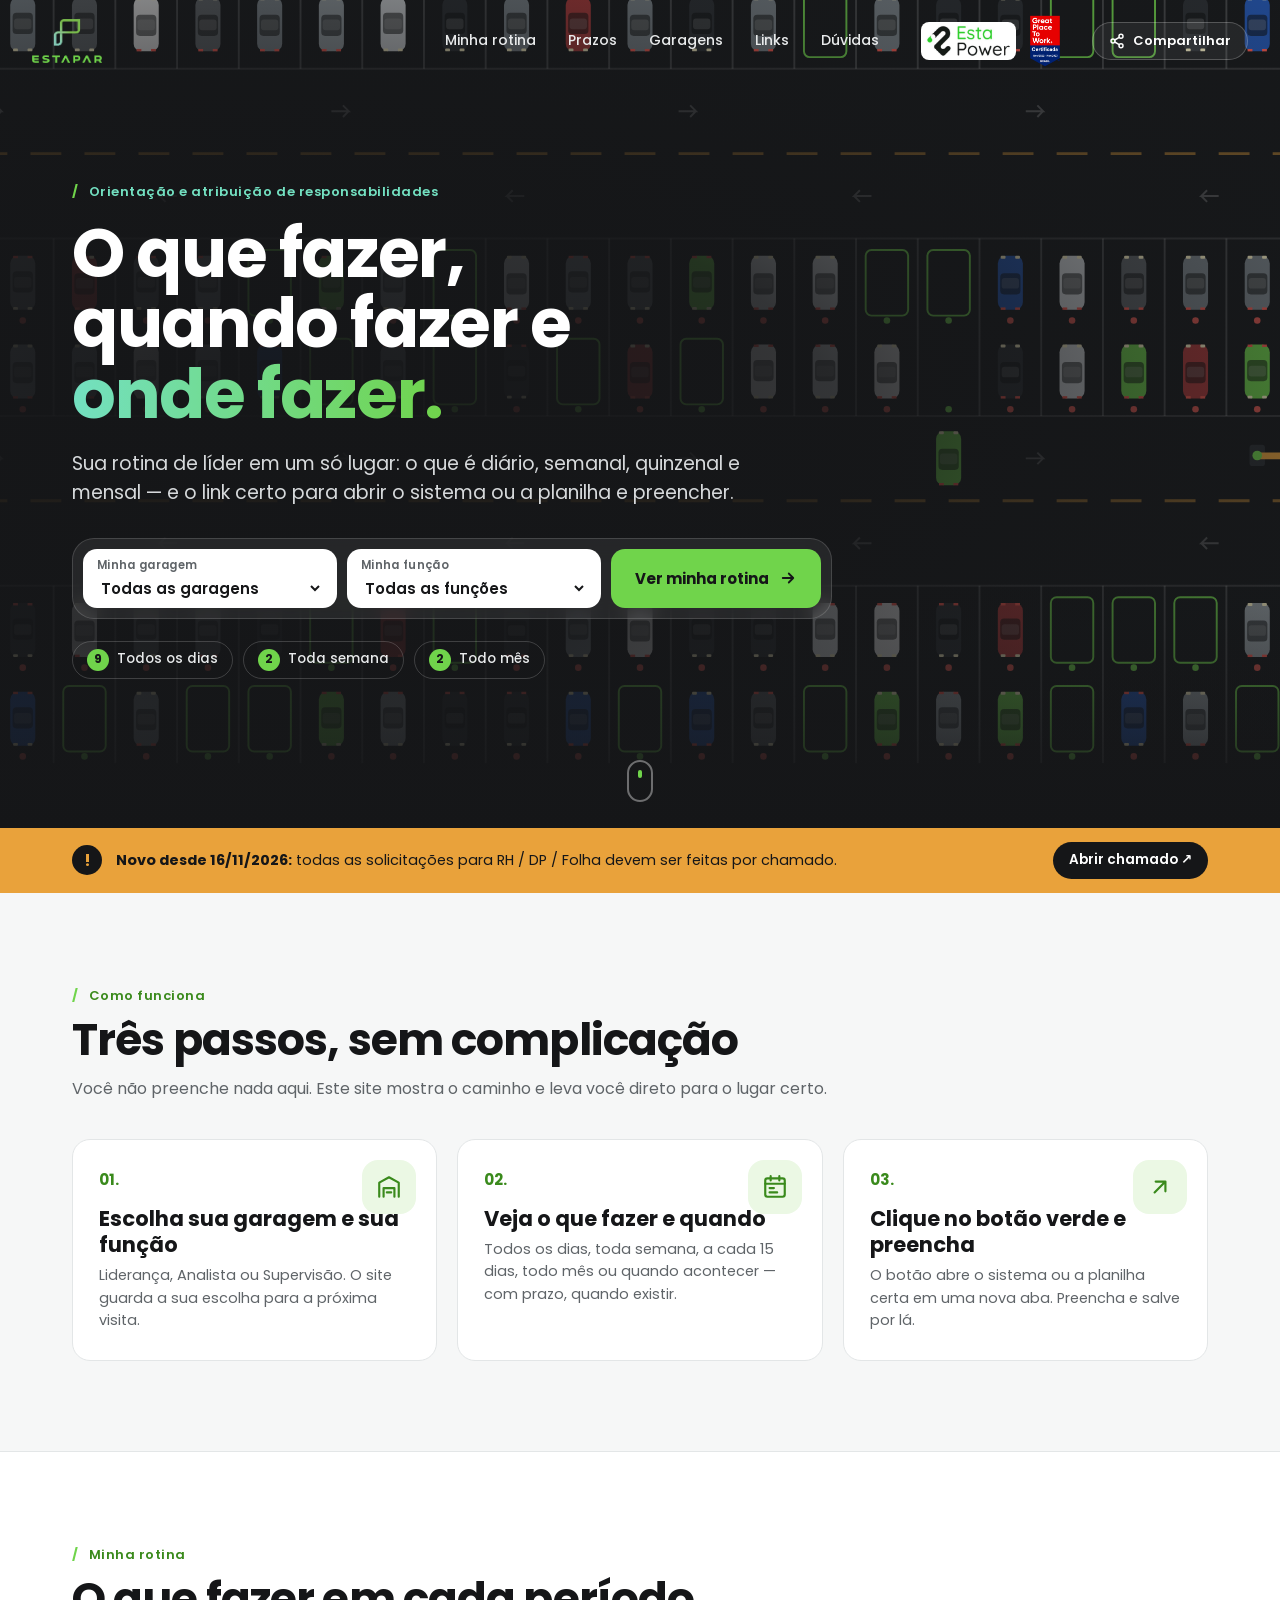
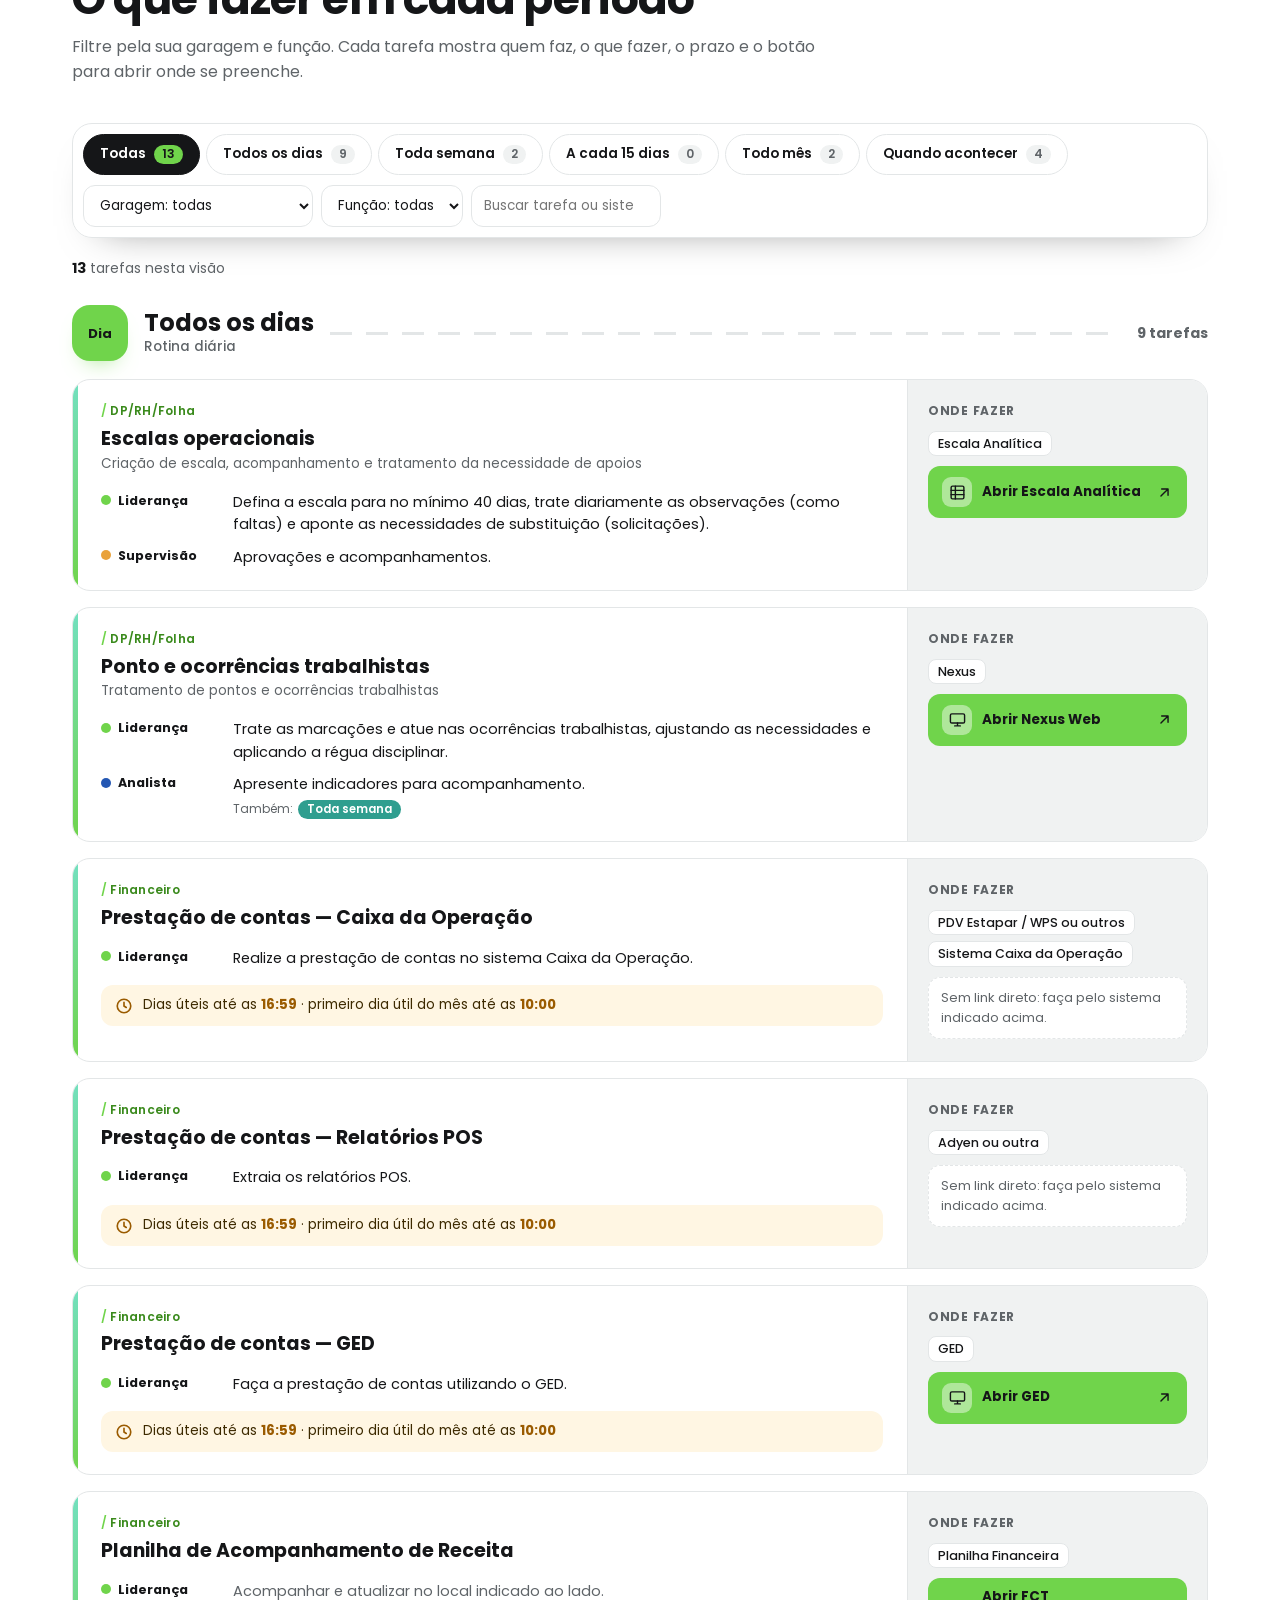
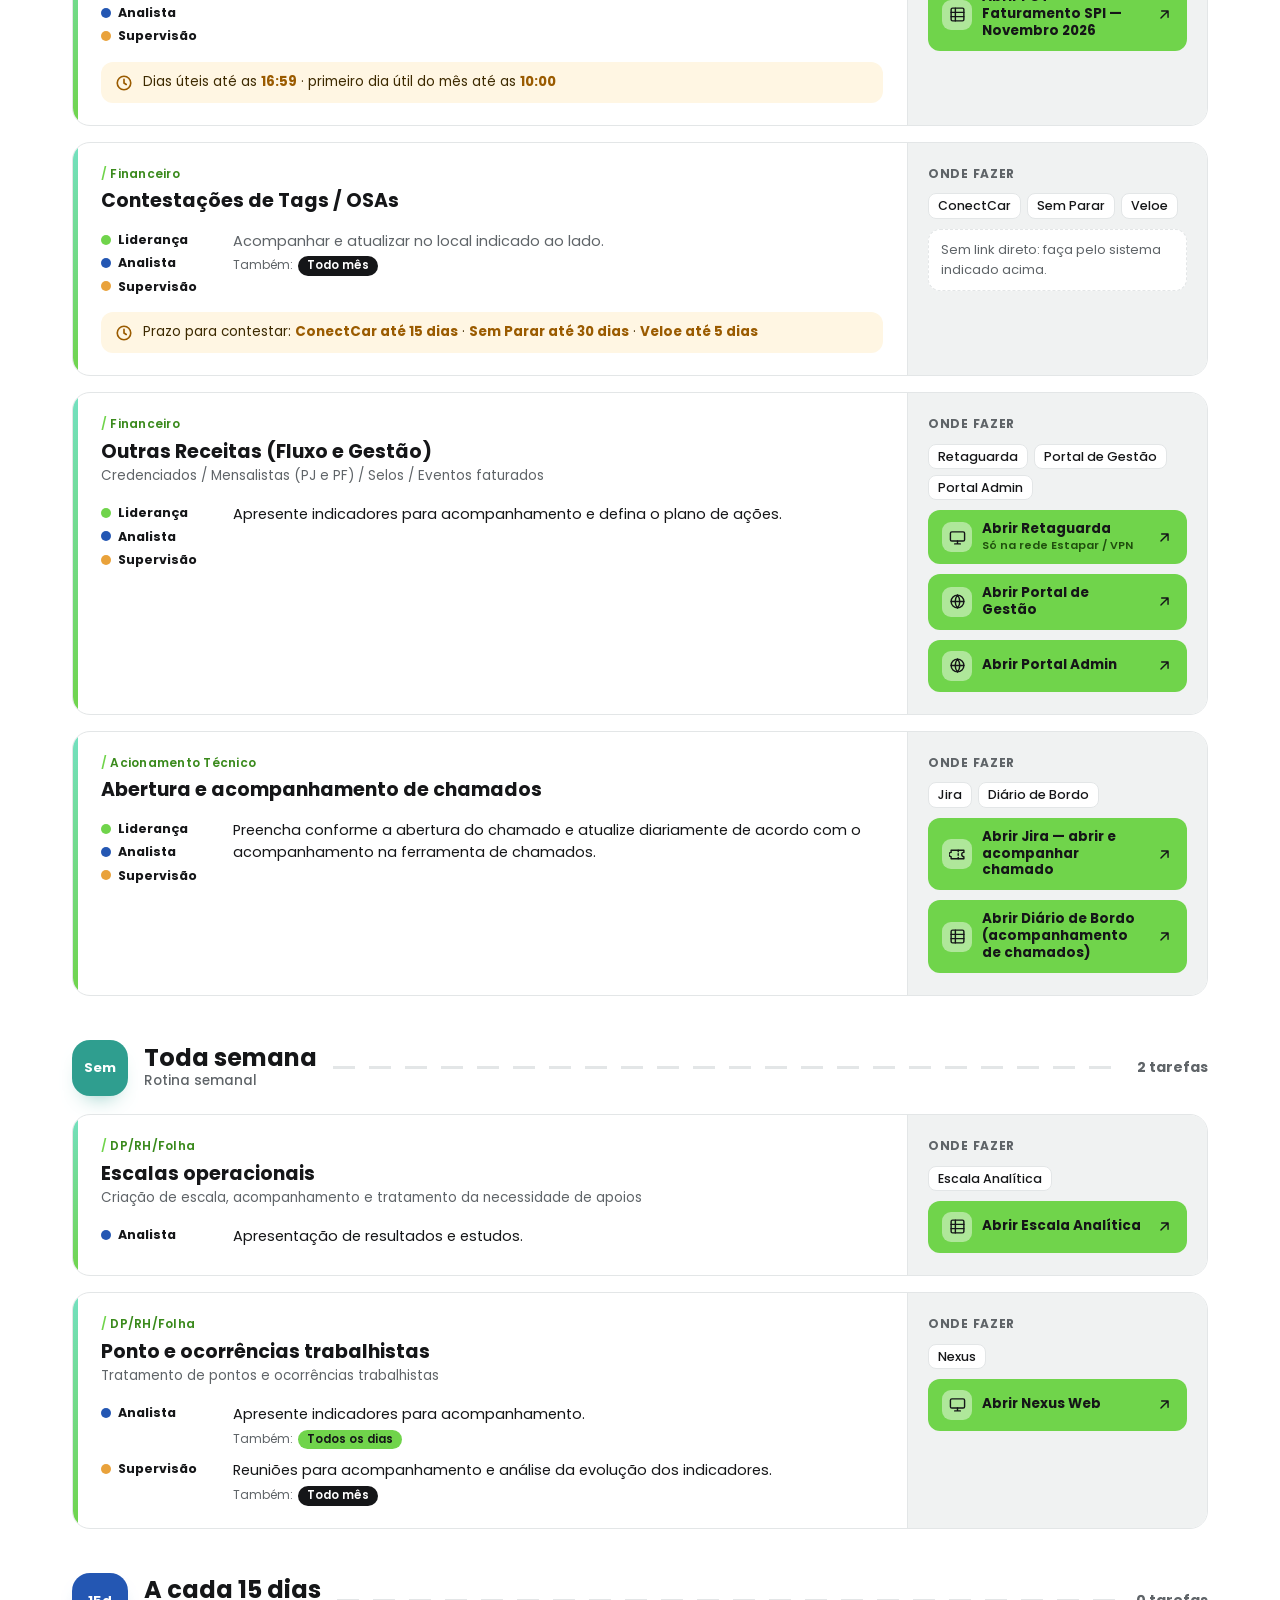
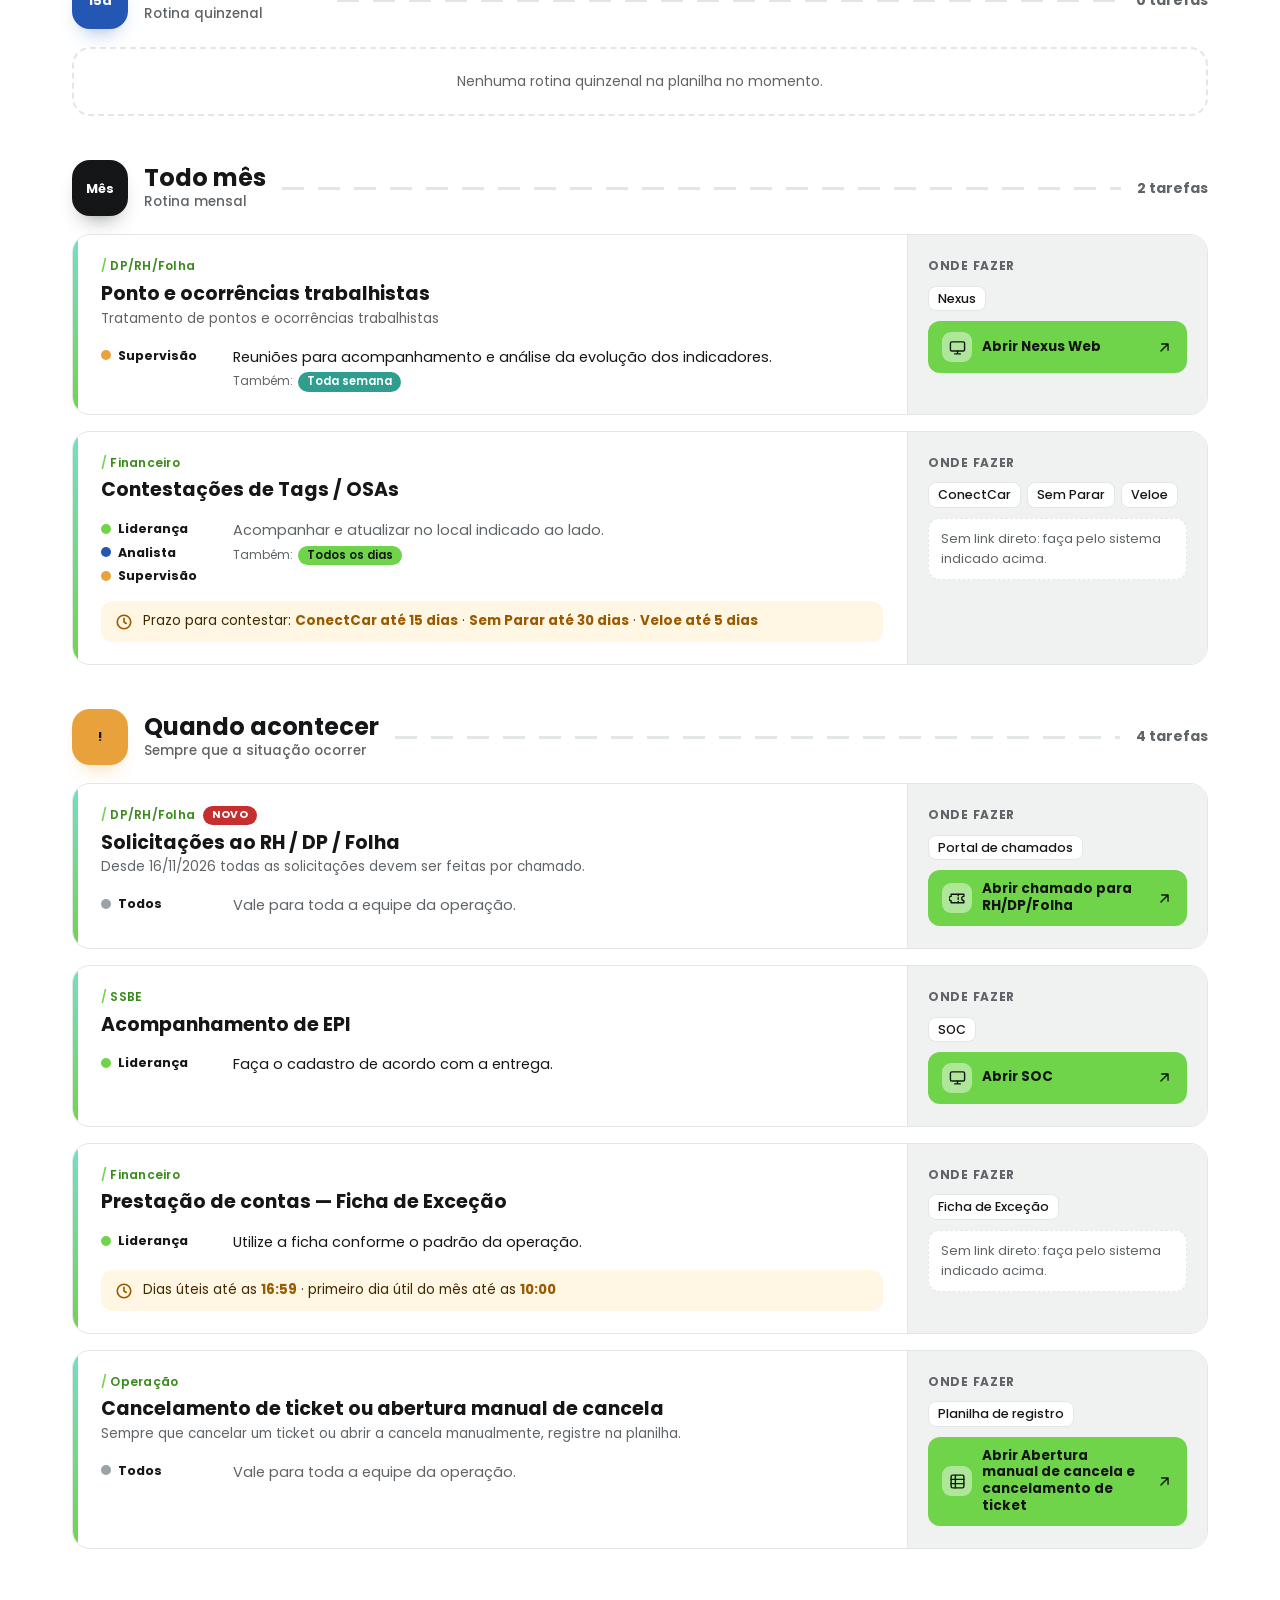
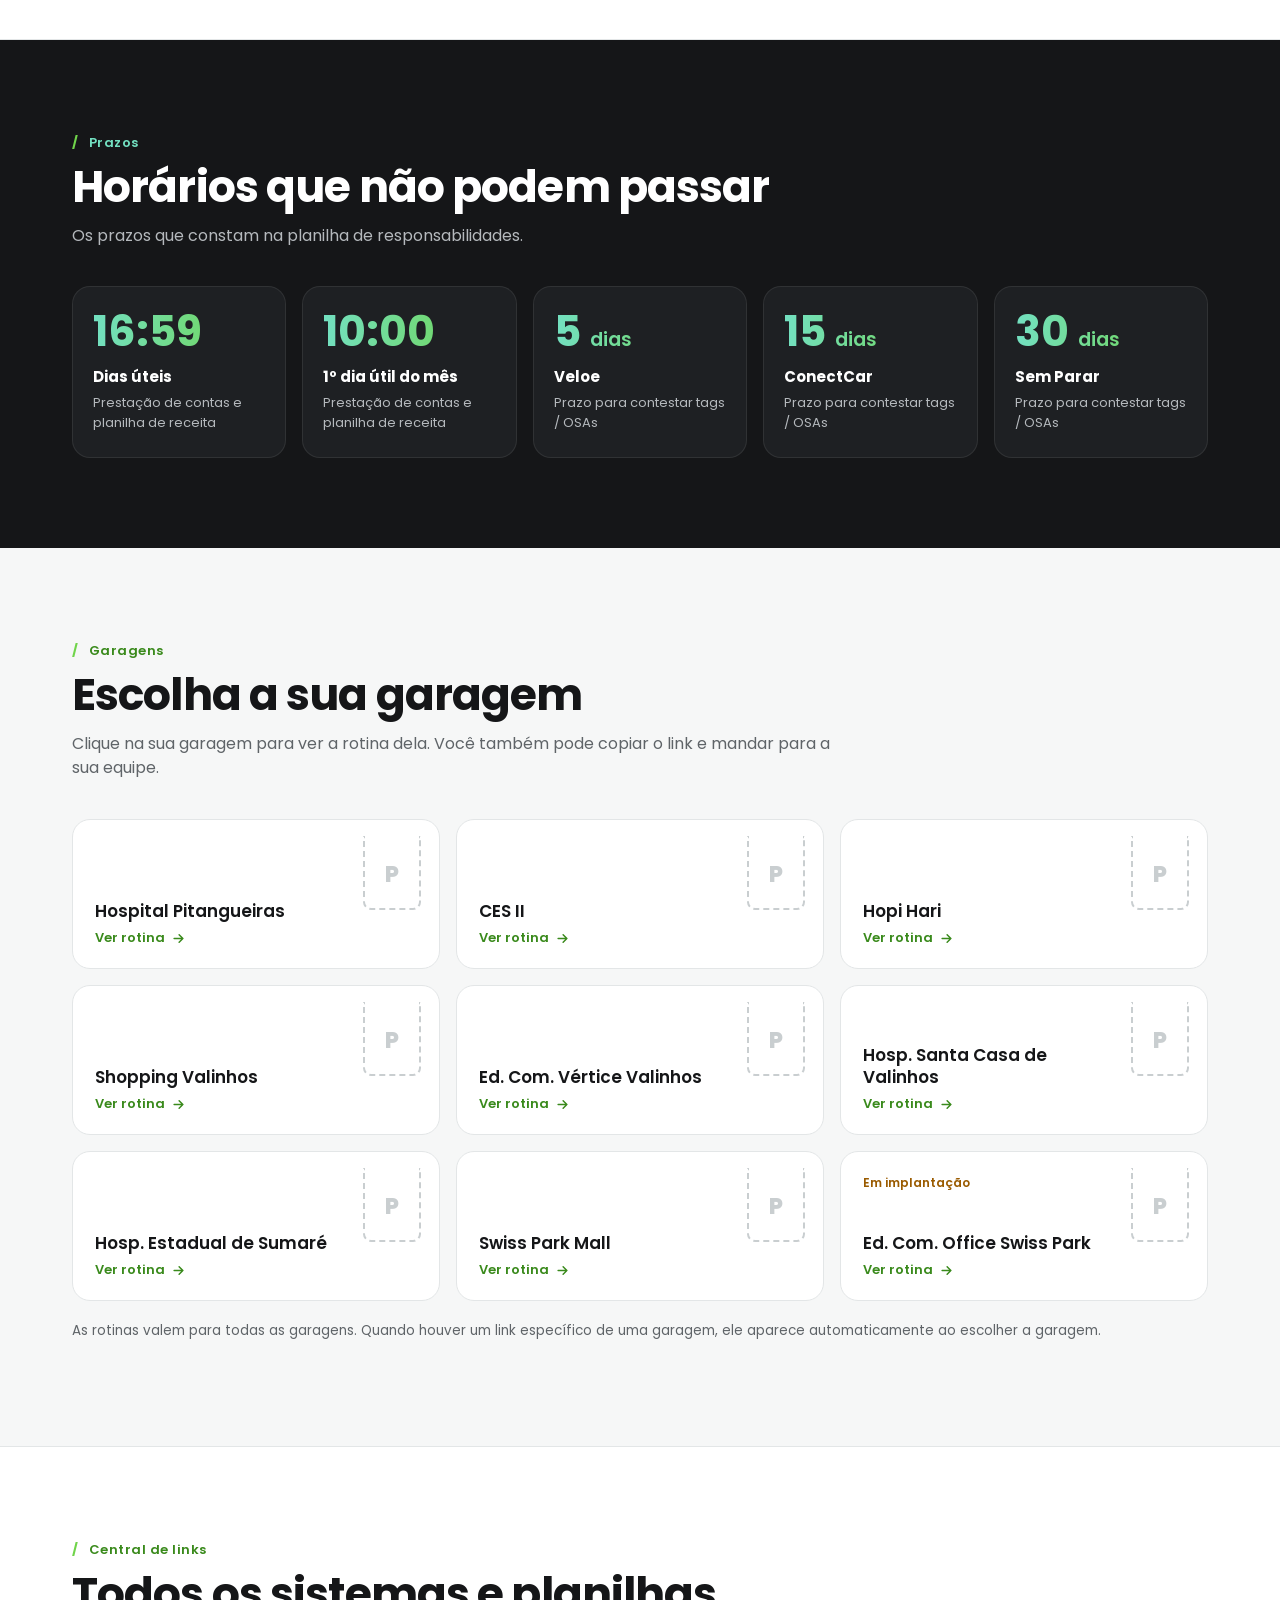
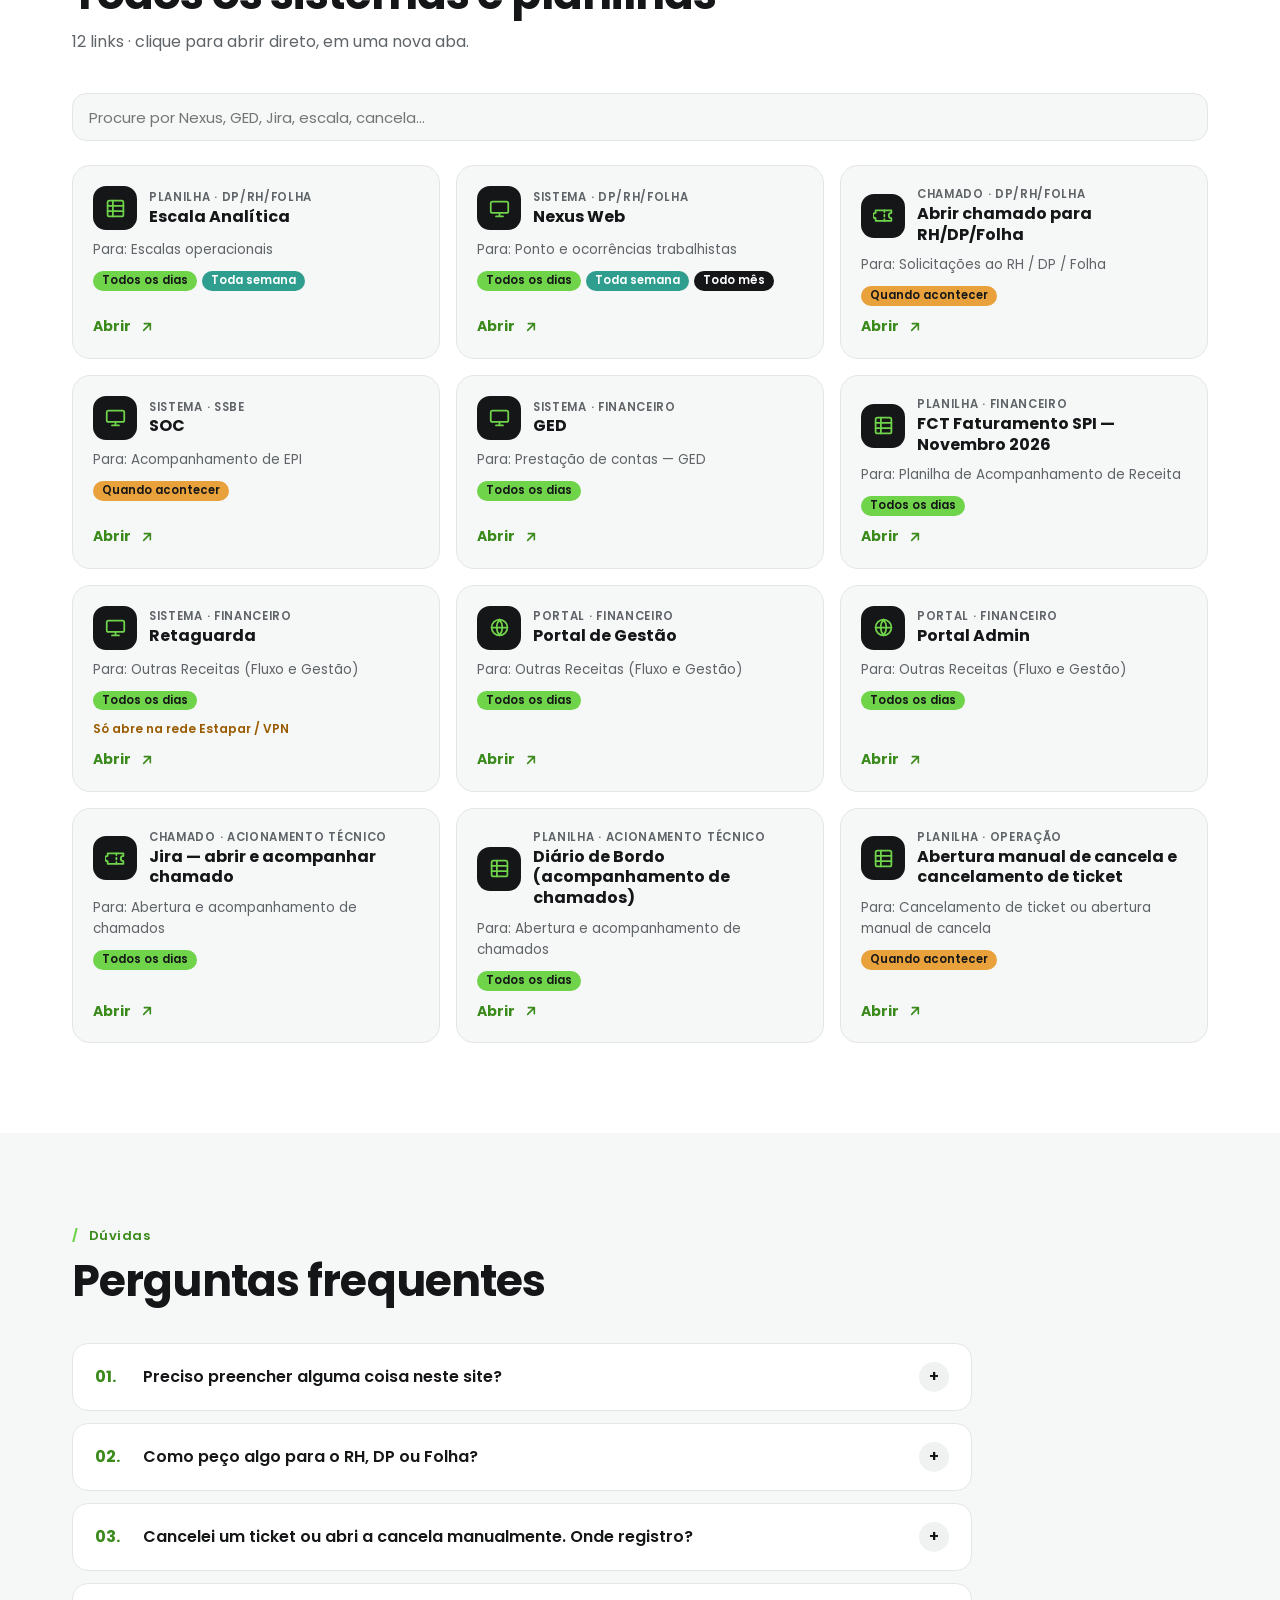
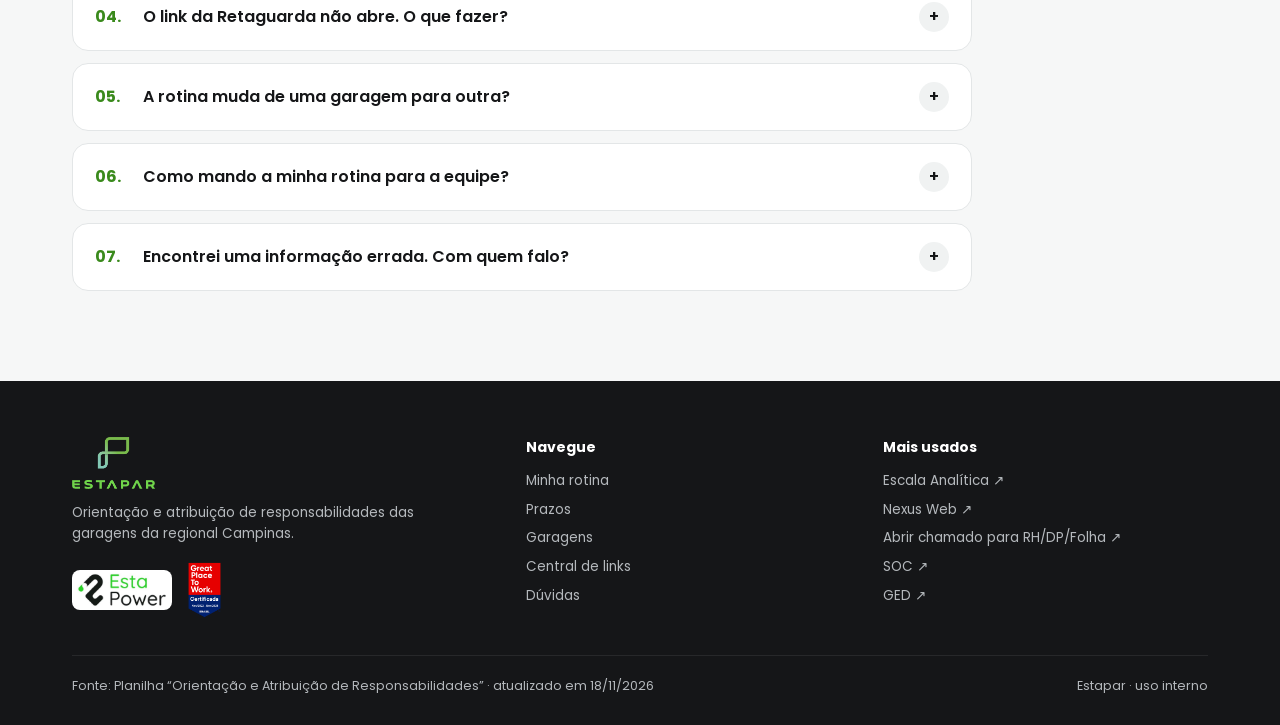
==== index.html @ cb70b8e7 "Site Atribuição de Responsabilidades - Estapar Co-Authored-By: Claude Opus 5.5 <noreply@anthropic.co" ====
<!DOCTYPE html>
<html lang="pt-BR">
<head>
<meta charset="utf-8">
<meta name="viewport" content="width=device-width, initial-scale=1">
<meta name="robots" content="noindex, nofollow">
<title>Atribuição de Responsabilidades | Estapar</title>
<meta name="description" content="O que fazer, quando fazer e onde fazer: rotinas diárias, semanais, quinzenais e mensais dos líderes Estapar, com o link direto para cada sistema e planilha.">
<meta name="theme-color" content="#151618">
<link rel="icon" type="image/png" href="img/estapar.png">
<link rel="preconnect" href="https://fonts.googleapis.com">
<link rel="preconnect" href="https://fonts.gstatic.com" crossorigin>
<link rel="stylesheet" href="https://fonts.googleapis.com/css2?family=Poppins:wght@400;500;600;700;800&display=swap">
<style>
:root{
  --brand:#70D44B; --teal:#73E0C1; --ink:#3A8A1C; --soft:#EBF8E4;
  --dark:#151618; --dark2:#1E2023; --dmute:#B5B9BD;
  --bg:#F6F7F7; --card:#FFFFFF; --fg:#151618; --mute:#5F6468; --line:#E3E6E7; --chip:#F0F2F2;
  --amber:#E9A23B; --warn:#9A5B00; --info:#2457B3; --crit:#C62F2F;
  --f:"Poppins",system-ui,"Segoe UI",Arial,sans-serif;
  --r:18px; --ease:cubic-bezier(.2,.7,.2,1);
}
*{box-sizing:border-box}
[hidden]{display:none!important}
html{scroll-behavior:smooth;scroll-padding-top:150px}
body{margin:0;background:var(--bg);color:var(--fg);font-family:var(--f);font-size:15px;line-height:1.55;overflow-x:hidden;-webkit-font-smoothing:antialiased}
img{max-width:100%}
a{color:inherit;text-decoration:none}
button,input,select{font:inherit;color:inherit}
:focus-visible{outline:3px solid var(--brand);outline-offset:2px;border-radius:6px}
.wrap{max-width:1200px;margin:0 auto;padding:0 32px}

/* ================= CABEÇALHO ================= */
.nav{position:fixed;inset:0 0 auto 0;z-index:50;transition:background .35s,box-shadow .35s,backdrop-filter .35s}
.nav .in{max-width:1280px;margin:0 auto;padding:14px 32px;display:flex;align-items:center;gap:28px}
.nav .logo img{height:44px;width:auto;display:block;transition:height .3s}
.nav.solid{background:#151618ee;backdrop-filter:blur(12px);box-shadow:0 10px 30px -18px #000}
.nav.solid .logo img{height:36px}
.menu{display:flex;gap:4px;margin-left:auto}
.menu a{color:#E8EAEB;font-weight:500;font-size:14px;padding:8px 14px;border-radius:999px;transition:background .2s,color .2s}
.menu a:hover,.menu a.on{background:#ffffff14;color:var(--brand)}
.marcas{display:flex;align-items:center;gap:10px}
.marcas .ep{background:#fff;border-radius:8px;padding:3px 5px;height:38px;display:block}
.marcas .ep img{height:100%;width:auto;display:block}
.marcas .gptw{height:54px;width:auto;display:block}
.bt-share{border:1px solid #ffffff38;background:#ffffff10;color:#fff;border-radius:999px;height:38px;padding:0 16px;cursor:pointer;font-weight:600;font-size:13px;display:inline-flex;align-items:center;gap:8px;transition:.2s}
.bt-share:hover{border-color:var(--brand);background:#70D44B26}
.burger{display:none;border:0;background:#ffffff14;color:#fff;width:42px;height:42px;border-radius:12px;cursor:pointer;margin-left:auto}
/* estrada de progresso: o carrinho anda conforme a rolagem */
.estrada{position:absolute;left:0;right:0;bottom:-6px;height:6px;pointer-events:none;opacity:0;transition:opacity .3s}
.nav.solid .estrada{opacity:1}
.estrada::before{content:"";position:absolute;left:0;right:0;top:2px;height:2px;background:repeating-linear-gradient(90deg,#ffffff30 0 18px,transparent 18px 30px)}
.estrada .feito{position:absolute;left:0;top:1px;height:4px;width:0;background:linear-gradient(90deg,var(--teal),var(--brand));border-radius:0 4px 4px 0}
.estrada .carro{position:absolute;top:-7px;left:0;width:30px;height:18px;transform:translateX(-50%);filter:drop-shadow(0 2px 3px #0008)}

/* ================= CAPA ================= */
.hero{position:relative;min-height:min(92vh,860px);background:var(--dark);color:#fff;overflow:hidden;display:flex;align-items:center;padding:120px 0 90px}
.estac-wrap{position:absolute;inset:-20px;transition:transform .4s ease-out}
.estac{width:100%;height:100%;display:block}
.estac .mov{animation:anda linear infinite}
.estac .mov.volta{animation-name:volta}
@keyframes anda{from{transform:translateX(-160px)}to{transform:translateX(1760px)}}
@keyframes volta{from{transform:translateX(1760px)}to{transform:translateX(-160px)}}
.estac .sens{animation:sens 4s ease-in-out infinite}
@keyframes sens{0%,100%{opacity:.3}50%{opacity:1}}
.estac .faixa{animation:faixa 2.4s linear infinite}
@keyframes faixa{to{stroke-dashoffset:-56}}
.estac .cancela{transform-box:fill-box;transform-origin:0% 50%;animation:cancela 8s ease-in-out infinite}
@keyframes cancela{0%,28%,100%{transform:rotate(0)}38%,66%{transform:rotate(-72deg)}}
.estac .vaga{animation:vaga 6s ease-in-out infinite}
@keyframes vaga{0%,100%{opacity:0}40%,60%{opacity:.9}}
.estac .estaciona{animation:estaciona 14s var(--ease) infinite}
@keyframes estaciona{0%{transform:translate(-200px,0)}35%{transform:translate(0,0)}45%,85%{transform:translate(0,-88px)}95%,100%{transform:translate(0,-88px);opacity:0}}
.hero::after{content:"";position:absolute;inset:0;pointer-events:none;
  background:radial-gradient(ellipse at 20% 50%,#151618f5 0%,#151618d8 40%,#15161870 75%,#15161840 100%),linear-gradient(0deg,#151618 0%,#15161800 30%)}
.hero .wrap{position:relative;z-index:2;width:100%}
.eyebrow{display:inline-flex;align-items:center;gap:10px;font-size:13px;font-weight:600;letter-spacing:.04em;color:var(--teal)}
.eyebrow::before{content:"/";color:var(--brand);font-weight:700}
.hero h1{font-size:clamp(34px,5.6vw,68px);line-height:1.04;font-weight:700;letter-spacing:-.02em;margin:16px 0 18px;max-width:14ch}
.hero h1 .g{background:linear-gradient(90deg,var(--teal),var(--brand));-webkit-background-clip:text;background-clip:text;color:transparent}
.hero .lead{font-size:clamp(15px,1.6vw,19px);color:#D6D9DB;max-width:56ch;margin:0 0 30px}
.anim-in{opacity:0;transform:translateY(24px);animation:sobe .9s var(--ease) forwards}
.d1{animation-delay:.1s}.d2{animation-delay:.25s}.d3{animation-delay:.4s}.d4{animation-delay:.55s}
@keyframes sobe{to{opacity:1;transform:none}}
/* seletor rápido na capa */
.rapido{display:flex;gap:10px;flex-wrap:wrap;align-items:stretch;background:#ffffff12;border:1px solid #ffffff26;backdrop-filter:blur(10px);border-radius:22px;padding:10px;max-width:760px}
.campo{flex:1 1 210px;display:flex;flex-direction:column;gap:2px;background:#fff;color:var(--fg);border-radius:14px;padding:8px 14px}
.campo label{font-size:11.5px;font-weight:600;color:var(--mute);letter-spacing:.03em}
.campo select{border:0;background:none;padding:0;font-weight:600;font-size:15px;cursor:pointer;outline:none;width:100%}
.bt{display:inline-flex;align-items:center;justify-content:center;gap:10px;border:0;cursor:pointer;background:var(--brand);color:var(--dark);font-weight:700;font-size:15px;border-radius:14px;padding:14px 24px;transition:transform .2s var(--ease),background .2s,box-shadow .2s}
.bt:hover{background:#86E063;transform:translateY(-2px);box-shadow:0 14px 26px -14px #70D44B}
.bt svg{width:18px;height:18px;stroke:currentColor;fill:none;stroke-width:2.4;stroke-linecap:round;stroke-linejoin:round;transition:transform .2s}
.bt:hover svg{transform:translateX(3px)}
.atalhos{display:flex;gap:10px;flex-wrap:wrap;margin-top:22px}
.atalhos a{display:inline-flex;align-items:center;gap:8px;font-size:13.5px;font-weight:500;color:#E8EAEB;border:1px solid #ffffff2e;border-radius:999px;padding:7px 14px;transition:.2s}
.atalhos a:hover{border-color:var(--brand);color:var(--brand)}
.atalhos a b{display:grid;place-items:center;min-width:22px;height:22px;padding:0 6px;border-radius:999px;background:var(--brand);color:var(--dark);font-size:12px}
.rolar{position:absolute;left:50%;bottom:26px;z-index:2;transform:translateX(-50%);width:26px;height:42px;border:2px solid #ffffff60;border-radius:14px}
.rolar::after{content:"";position:absolute;left:50%;top:8px;width:4px;height:8px;margin-left:-2px;border-radius:2px;background:var(--brand);animation:rolar 1.8s ease-in-out infinite}
@keyframes rolar{0%{opacity:0;transform:translateY(0)}40%{opacity:1}100%{opacity:0;transform:translateY(14px)}}

/* ================= AVISO ================= */
.aviso-faixa{background:var(--amber);color:var(--dark)}
.aviso-faixa .wrap{display:flex;align-items:center;gap:14px;padding-top:14px;padding-bottom:14px;flex-wrap:wrap}
.aviso-faixa .ic{width:30px;height:30px;border-radius:50%;background:var(--dark);color:var(--amber);display:grid;place-items:center;font-weight:800;flex:none;animation:pulsa 2.2s ease-in-out infinite}
@keyframes pulsa{0%,100%{box-shadow:0 0 0 0 #15161855}50%{box-shadow:0 0 0 8px #15161800}}
.aviso-faixa p{margin:0;flex:1 1 300px;font-size:14.5px}
.aviso-faixa a{background:var(--dark);color:#fff;font-weight:600;font-size:13.5px;border-radius:999px;padding:8px 16px;white-space:nowrap;transition:.2s}
.aviso-faixa a:hover{background:#000;color:var(--brand)}

/* ================= SEÇÕES ================= */
section{padding:90px 0}
.sec-h{margin-bottom:38px;max-width:760px}
.sec-h h2{font-size:clamp(28px,3.6vw,44px);line-height:1.1;letter-spacing:-.02em;margin:10px 0 12px;font-weight:700}
.sec-h p{margin:0;color:var(--mute);font-size:16px}
.eyebrow.esc{color:var(--ink)}
.rv{opacity:0;transform:translateY(28px);transition:opacity .7s var(--ease),transform .7s var(--ease)}
.rv.vis{opacity:1;transform:none}

/* como funciona */
.passos{display:grid;grid-template-columns:repeat(3,minmax(0,1fr));gap:20px;counter-reset:p}
.passo{background:var(--card);border:1px solid var(--line);border-radius:var(--r);padding:28px 26px;position:relative;overflow:hidden;transition:transform .3s var(--ease),box-shadow .3s}
.passo:hover{transform:translateY(-6px);box-shadow:0 24px 40px -28px #0007}
.passo .n{font-size:15px;font-weight:700;color:var(--ink)}
.passo h3{font-size:21px;margin:14px 0 6px;line-height:1.25}
.passo p{margin:0;color:var(--mute);font-size:14.5px}
.passo .ico{position:absolute;right:20px;top:20px;width:54px;height:54px;border-radius:16px;background:var(--soft);display:grid;place-items:center}
.passo .ico svg{width:26px;height:26px;stroke:var(--ink);fill:none;stroke-width:2;stroke-linecap:round;stroke-linejoin:round}

/* ================= MINHA ROTINA ================= */
#rotina{background:var(--card);border-top:1px solid var(--line);border-bottom:1px solid var(--line)}
.filtro{position:sticky;top:64px;z-index:30;background:#ffffffef;backdrop-filter:blur(12px);border:1px solid var(--line);border-radius:20px;padding:10px;display:flex;gap:10px;flex-wrap:wrap;align-items:center;box-shadow:0 18px 40px -30px #0008;margin-bottom:34px}
.pers{display:flex;gap:6px;overflow-x:auto;scrollbar-width:none;flex:1 1 auto;min-width:0}
.pers::-webkit-scrollbar{display:none}
.pers button{flex:none;border:1px solid var(--line);background:var(--card);border-radius:999px;padding:9px 16px;cursor:pointer;font-weight:600;font-size:13.5px;white-space:nowrap;display:inline-flex;align-items:center;gap:8px;transition:.2s}
.pers button i{font-style:normal;font-size:12px;background:var(--chip);border-radius:999px;padding:0 8px;color:var(--mute)}
.pers button:hover{border-color:var(--brand)}
.pers button.on{background:var(--dark);color:#fff;border-color:var(--dark)}
.pers button.on i{background:var(--brand);color:var(--dark)}
.sel{display:flex;gap:8px;flex-wrap:wrap;align-items:center}
.sel select,.sel input{height:42px;border:1px solid var(--line);background:var(--card);border-radius:12px;padding:0 12px;font-size:13.5px;max-width:230px;cursor:pointer}
.sel input{cursor:text;width:190px}
.sel .ativo{border-color:var(--brand);background:var(--soft);font-weight:600}
.limpar{border:0;background:none;color:var(--crit);font-weight:600;cursor:pointer;font-size:13px;padding:6px}
.resumo{display:flex;flex-wrap:wrap;gap:10px;align-items:center;margin:-14px 0 26px;color:var(--mute);font-size:14px}
.resumo b{color:var(--fg)}
.resumo .tag{background:var(--soft);color:var(--ink);font-weight:600;border-radius:999px;padding:3px 12px;font-size:13px}
.resumo .copia{border:1px solid var(--line);background:var(--card);border-radius:999px;padding:4px 12px;font-size:12.5px;font-weight:600;cursor:pointer}
.resumo .copia:hover{border-color:var(--brand);color:var(--ink)}

.faixa-per{margin-top:44px}
.faixa-per:first-child{margin-top:0}
.fp-h{display:flex;align-items:center;gap:16px;margin-bottom:18px}
.fp-h .bolha{width:56px;height:56px;border-radius:18px;display:grid;place-items:center;background:var(--c);color:var(--t);flex:none;font-weight:700;font-size:13px;text-align:center;line-height:1.05;box-shadow:0 12px 24px -16px var(--c)}
.fp-h h3{margin:0;font-size:24px;line-height:1.15}
.fp-h small{display:block;color:var(--mute);font-size:13.5px;font-weight:500}
.fp-h .lane{flex:1;height:3px;min-width:30px;background:repeating-linear-gradient(90deg,var(--line) 0 22px,transparent 22px 36px);background-size:36px 3px;animation:lane 1.6s linear infinite}
@keyframes lane{to{background-position:36px 0}}
.fp-h .q{font-weight:700;color:var(--mute);font-size:14px;white-space:nowrap}
.tarefas{display:grid;gap:16px}
.vaz{border:2px dashed var(--line);border-radius:var(--r);padding:22px;color:var(--mute);font-size:14px;text-align:center}

.tarefa{display:grid;grid-template-columns:minmax(0,1fr) 300px;gap:0;background:var(--card);border:1px solid var(--line);border-radius:var(--r);overflow:hidden;position:relative;transition:border-color .25s,box-shadow .3s,transform .3s var(--ease)}
.tarefa::before{content:"";position:absolute;left:0;top:0;bottom:0;width:5px;background:linear-gradient(180deg,var(--teal),var(--brand))}
.tarefa:hover{border-color:#BFE5AD;box-shadow:0 26px 44px -32px #0009;transform:translateY(-3px)}
.t-corpo{padding:22px 24px 22px 28px;min-width:0}
.t-top{display:flex;gap:8px;align-items:center;flex-wrap:wrap}
.dept{font-size:12px;font-weight:600;color:var(--ink);letter-spacing:.02em}
.dept::before{content:"/ ";color:var(--brand)}
.novo{background:var(--crit);color:#fff;font-size:10.5px;font-weight:700;border-radius:999px;padding:1px 9px;letter-spacing:.05em}
.tarefa h4{margin:6px 0 2px;font-size:19px;line-height:1.3}
.t-sub{margin:0;color:var(--mute);font-size:13.5px}
.quem{display:grid;gap:10px;margin-top:16px}
.papel{display:grid;grid-template-columns:120px minmax(0,1fr);gap:12px;align-items:start}
.papel .rs{display:flex;flex-direction:column;gap:4px}
.resp{display:inline-flex;align-items:center;gap:7px;font-size:12.5px;font-weight:700}
.resp i{width:10px;height:10px;border-radius:50%;background:var(--c);flex:none}
.papel p{margin:0;font-size:14.5px}
.papel .pp{display:flex;gap:5px;flex-wrap:wrap;margin-top:4px}
.pc{font-size:11.5px;font-weight:600;border-radius:999px;padding:1px 9px;background:var(--c);color:var(--t)}
.prazo{display:flex;gap:10px;align-items:flex-start;margin-top:16px;background:#FFF6E3;border-radius:12px;padding:10px 14px;font-size:13.5px;color:#3d2a00}
.prazo b{color:var(--warn)}
.prazo svg{flex:none;width:18px;height:18px;margin-top:2px;stroke:var(--warn);fill:none;stroke-width:2.2;stroke-linecap:round}
.t-onde{background:var(--chip);padding:22px 20px;display:flex;flex-direction:column;gap:10px;border-left:1px solid var(--line)}
.t-onde .tt{font-size:12px;font-weight:700;letter-spacing:.06em;text-transform:uppercase;color:var(--mute)}
.sis{display:flex;gap:6px;flex-wrap:wrap}
.sis span{background:var(--card);border:1px solid var(--line);border-radius:8px;padding:2px 9px;font-size:12.5px;font-weight:500}
.lk{display:flex;align-items:center;gap:10px;background:var(--brand);color:var(--dark);font-weight:700;font-size:13.5px;border-radius:12px;padding:11px 14px;line-height:1.25;transition:transform .2s var(--ease),background .2s,box-shadow .2s}
.lk:hover{background:#86E063;transform:translateY(-2px);box-shadow:0 12px 22px -14px var(--ink)}
.lk .ic{flex:none;width:30px;height:30px;border-radius:9px;background:#ffffff70;display:grid;place-items:center}
.lk .ic svg,.lk .seta{width:17px;height:17px;stroke:currentColor;fill:none;stroke-width:2;stroke-linecap:round;stroke-linejoin:round}
.lk .tx{flex:1;min-width:0}
.lk .seta{flex:none;transition:transform .2s}
.lk:hover .seta{transform:translate(2px,-2px)}
.rede{display:block;font-size:11px;font-weight:600;color:#1f4f0d;margin-top:1px}
.semlink{font-size:13px;color:var(--mute);background:var(--card);border:1px dashed var(--line);border-radius:12px;padding:10px 12px}

/* ================= PRAZOS ================= */
#prazos{background:var(--dark);color:#fff;position:relative;overflow:hidden}
#prazos .sec-h p{color:var(--dmute)}
#prazos .eyebrow{color:var(--teal)}
.prz{display:grid;grid-template-columns:repeat(5,minmax(0,1fr));gap:16px}
.pz{background:var(--dark2);border:1px solid #ffffff14;border-radius:var(--r);padding:24px 20px;transition:transform .3s var(--ease),border-color .3s}
.pz:hover{transform:translateY(-6px);border-color:var(--brand)}
.pz .v{font-size:clamp(30px,3.4vw,42px);font-weight:700;line-height:1;background:linear-gradient(90deg,var(--teal),var(--brand));-webkit-background-clip:text;background-clip:text;color:transparent}
.pz .v small{font-size:.45em;font-weight:600}
.pz h3{font-size:15px;margin:12px 0 4px}
.pz p{margin:0;color:var(--dmute);font-size:13px}

/* ================= GARAGENS ================= */
.gars{display:grid;grid-template-columns:repeat(3,minmax(0,1fr));gap:16px}
.gar{position:relative;background:var(--card);border:1px solid var(--line);border-radius:var(--r);padding:22px 22px 20px;cursor:pointer;text-align:left;overflow:hidden;transition:transform .3s var(--ease),box-shadow .3s,border-color .3s;display:flex;flex-direction:column;gap:6px;min-height:150px}
.gar:hover{transform:translateY(-6px);border-color:var(--brand);box-shadow:0 26px 40px -30px #0009}
.gar.on{border-color:var(--brand);background:var(--soft)}
.gar .vg{position:absolute;right:18px;top:16px;width:58px;height:74px;border:2px dashed #C9CED0;border-top:0;border-radius:0 0 8px 8px}
.gar .vg svg{position:absolute;left:50%;bottom:-120px;width:30px;height:54px;transform:translateX(-50%);transition:bottom .7s var(--ease);opacity:0}
.gar:hover .vg svg,.gar.on .vg svg{opacity:1}
.gar:hover .vg svg,.gar.on .vg svg{bottom:8px}
.gar .vg::after{content:"P";position:absolute;left:50%;top:22px;transform:translateX(-50%);font-weight:800;font-size:22px;color:#C9CED0;transition:opacity .3s}
.gar:hover .vg::after,.gar.on .vg::after{opacity:0}
.gar .nm{font-size:17px;font-weight:600;line-height:1.3;padding-right:70px;margin-top:auto}
.gar .ob{font-size:12px;font-weight:600;color:var(--warn)}
.gar .ac{font-size:13px;color:var(--ink);font-weight:600;display:flex;align-items:center;gap:6px}
.gar .ac svg{width:15px;height:15px;stroke:currentColor;fill:none;stroke-width:2.4;stroke-linecap:round;stroke-linejoin:round;transition:transform .2s}
.gar:hover .ac svg{transform:translateX(4px)}
.nota{margin-top:20px;color:var(--mute);font-size:13.5px}

/* ================= CENTRAL DE LINKS ================= */
#links{background:var(--card);border-top:1px solid var(--line)}
.lk-busca{display:flex;gap:10px;flex-wrap:wrap;margin-bottom:24px}
.lk-busca input{flex:1 1 280px;height:48px;border:1px solid var(--line);border-radius:14px;padding:0 16px;font-size:15px;background:var(--bg)}
.lk-busca input:focus{outline:2px solid var(--brand);border-color:transparent}
.tiles{display:grid;grid-template-columns:repeat(3,minmax(0,1fr));gap:16px}
.tile{display:flex;flex-direction:column;gap:10px;background:var(--bg);border:1px solid var(--line);border-radius:var(--r);padding:20px;transition:transform .3s var(--ease),border-color .3s,box-shadow .3s,background .3s}
.tile:hover{transform:translateY(-5px);border-color:var(--brand);background:#fff;box-shadow:0 22px 36px -28px #0009}
.tile .top{display:flex;align-items:center;gap:12px}
.tile .ic{flex:none;width:44px;height:44px;border-radius:13px;background:var(--dark);display:grid;place-items:center}
.tile .ic svg{width:21px;height:21px;stroke:var(--brand);fill:none;stroke-width:2;stroke-linecap:round;stroke-linejoin:round}
.tile h3{margin:0;font-size:16px;line-height:1.3}
.tile .tp{font-size:11.5px;font-weight:600;color:var(--mute);text-transform:uppercase;letter-spacing:.06em}
.tile .pq{margin:0;font-size:13.5px;color:var(--mute)}
.tile .pps{display:flex;gap:5px;flex-wrap:wrap}
.tile .ir{margin-top:auto;display:inline-flex;align-items:center;gap:8px;font-weight:700;font-size:14px;color:var(--ink)}
.tile .ir svg{width:16px;height:16px;stroke:currentColor;fill:none;stroke-width:2.4;stroke-linecap:round;stroke-linejoin:round;transition:transform .2s}
.tile:hover .ir svg{transform:translate(3px,-3px)}
.tile .rd{font-size:12px;font-weight:600;color:var(--warn)}

/* ================= DÚVIDAS ================= */
.faq{display:grid;gap:12px;max-width:900px}
.faq details{background:var(--card);border:1px solid var(--line);border-radius:16px;padding:0 22px;transition:border-color .25s}
.faq details[open]{border-color:var(--brand)}
.faq summary{list-style:none;cursor:pointer;display:flex;align-items:center;gap:16px;padding:18px 0;font-weight:600;font-size:16px}
.faq summary::-webkit-details-marker{display:none}
.faq summary .n{color:var(--ink);font-weight:700;min-width:32px}
.faq summary .mx{margin-left:auto;width:30px;height:30px;border-radius:50%;background:var(--chip);display:grid;place-items:center;flex:none;transition:transform .3s,background .3s}
.faq details[open] .mx{transform:rotate(45deg);background:var(--brand)}
.faq .rsp{padding:0 0 20px 48px;color:var(--mute);font-size:14.5px}
.faq .rsp a{color:var(--ink);font-weight:600;text-decoration:underline}

/* ================= RODAPÉ ================= */
footer{background:var(--dark);color:var(--dmute);padding:56px 0 30px;font-size:13.5px}
.ft{display:grid;grid-template-columns:1.3fr 1fr 1fr;gap:32px}
.ft img.lg{height:52px;width:auto;display:block;margin-bottom:14px}
.ft h4{color:#fff;font-size:14px;margin:0 0 12px}
.ft ul{list-style:none;margin:0;padding:0;display:grid;gap:8px}
.ft a:hover{color:var(--brand)}
.ft .mc{display:flex;gap:12px;align-items:center;margin-top:16px}
.ft .mc .ep{background:#fff;border-radius:8px;padding:3px 5px;height:40px}
.ft .mc .ep img{height:100%;width:auto;display:block}
.ft .mc .gptw{height:58px;width:auto}
.copy{border-top:1px solid #ffffff14;margin-top:36px;padding-top:20px;display:flex;justify-content:space-between;gap:12px;flex-wrap:wrap;font-size:12.5px}

/* ================= COMPARTILHAR / TOAST ================= */
.share-pop{position:fixed;z-index:80;width:280px;background:#fff;color:var(--fg);border:1px solid var(--line);border-radius:16px;padding:10px;box-shadow:0 30px 60px -20px #000a;animation:sobe .2s ease-out}
.share-pop .h{font-size:12px;font-weight:600;color:var(--mute);padding:4px 8px 8px}
.share-pop button,.share-pop a{display:flex;align-items:center;gap:10px;width:100%;border:0;background:none;text-align:left;padding:10px;border-radius:10px;cursor:pointer;font-size:14px;font-weight:500}
.share-pop button:hover,.share-pop a:hover{background:var(--soft);color:var(--ink)}
.share-pop input{width:100%;margin-top:6px;border:1px solid var(--line);border-radius:8px;padding:7px 9px;font-size:12px;color:var(--mute);background:var(--chip)}
.toast{position:fixed;left:50%;bottom:24px;z-index:90;transform:translate(-50%,20px);opacity:0;background:var(--dark);color:#fff;padding:12px 18px;border-radius:12px;font-size:14px;transition:.25s;pointer-events:none}
.toast.show{opacity:1;transform:translate(-50%,0)}
.toast b{color:var(--brand)}
.topo{position:fixed;right:20px;bottom:20px;z-index:40;width:48px;height:48px;border-radius:50%;border:0;background:var(--brand);color:var(--dark);cursor:pointer;box-shadow:0 14px 28px -12px #3A8A1C;opacity:0;transform:translateY(20px);transition:.3s;pointer-events:none}
.topo.show{opacity:1;transform:none;pointer-events:auto}
.topo svg{width:20px;height:20px;stroke:currentColor;fill:none;stroke-width:2.6;stroke-linecap:round;stroke-linejoin:round}

/* ================= RESPONSIVO ================= */
@media (max-width:1100px){
  .prz{grid-template-columns:repeat(3,minmax(0,1fr))}
  .tiles,.gars{grid-template-columns:repeat(2,minmax(0,1fr))}
  .menu a{padding:8px 10px}
  .marcas .gptw{display:none}
}
@media (max-width:900px){
  .burger{display:grid;place-items:center}
  .menu{display:none;position:absolute;top:100%;left:0;right:0;flex-direction:column;background:#151618f7;backdrop-filter:blur(12px);padding:10px 16px 18px;gap:2px;margin:0}
  .menu.aberto{display:flex}
  .menu a{padding:12px 14px;font-size:15px}
  .nav .marcas{display:none}
  .nav .bt-share span{display:none}
  .nav .bt-share{padding:0 12px}
  .tarefa{grid-template-columns:1fr}
  .t-onde{border-left:0;border-top:1px solid var(--line)}
  .passos{grid-template-columns:1fr}
  .ft{grid-template-columns:1fr 1fr}
  .ft>div:first-child{grid-column:1/-1}
}
@media (max-width:640px){
  .wrap,.nav .in{padding-left:16px;padding-right:16px}
  .nav .in{gap:10px;padding-top:10px;padding-bottom:10px}
  .nav .logo img{height:34px}
  html{scroll-padding-top:200px}
  section{padding:64px 0}
  .hero{padding:100px 0 80px;min-height:0}
  .rapido{border-radius:18px}
  .campo{flex-basis:100%}
  .rapido .bt{width:100%}
  .filtro{top:58px;border-radius:16px;padding:8px}
  .sel{width:100%;display:grid;grid-template-columns:1fr 1fr}
  .sel select,.sel input{max-width:none;width:100%;min-width:0}
  .sel input{grid-column:1/-1}
  .papel{grid-template-columns:1fr;gap:4px}
  .papel .rs{flex-direction:row;flex-wrap:wrap;gap:4px 12px}
  .t-corpo{padding:18px 18px 18px 22px}
  .fp-h h3{font-size:20px}
  .fp-h .bolha{width:48px;height:48px;font-size:12px}
  .prz{grid-template-columns:1fr 1fr}
  .tiles,.gars{grid-template-columns:1fr}
  .ft{grid-template-columns:1fr}
  .faq .rsp{padding-left:0}
}
@media (prefers-reduced-motion:reduce){*,*::before,*::after{animation-duration:.01ms!important;animation-iteration-count:1!important;transition-duration:.01ms!important}.rv,.anim-in{opacity:1;transform:none}}
@media print{.nav,.hero,.filtro,.topo,.aviso-faixa{display:none}.rv{opacity:1;transform:none}.tarefa{break-inside:avoid}}
</style>
</head>
<body>

<!-- ================= CABEÇALHO ================= -->
<header class="nav" id="nav">
  <div class="in">
    <a class="logo" href="#inicio" aria-label="Estapar — início"><img src="img/estapar.png" alt="Estapar" width="330" height="206"></a>
    <nav class="menu" id="menu" aria-label="Menu principal">
      <a href="#rotina">Minha rotina</a>
      <a href="#prazos">Prazos</a>
      <a href="#garagens">Garagens</a>
      <a href="#links">Links</a>
      <a href="#duvidas">Dúvidas</a>
    </nav>
    <div class="marcas">
      <span class="ep"><img src="img/esta-power.jpg" alt="Esta Power"></span>
      <img class="gptw" src="img/gptw.png" alt="Great Place to Work certificada">
    </div>
    <button class="bt-share" id="compartilhar" aria-haspopup="true" aria-expanded="false"><svg width="16" height="16" viewBox="0 0 24 24" fill="none" stroke="currentColor" stroke-width="2.2" stroke-linecap="round" stroke-linejoin="round" aria-hidden="true"><circle cx="18" cy="5" r="3"/><circle cx="6" cy="12" r="3"/><circle cx="18" cy="19" r="3"/><path d="M8.6 13.5l6.8 4M15.4 6.5l-6.8 4"/></svg><span>Compartilhar</span></button>
    <button class="burger" id="burger" aria-label="Abrir menu" aria-expanded="false"><svg width="22" height="22" viewBox="0 0 24 24" fill="none" stroke="currentColor" stroke-width="2.4" stroke-linecap="round"><path d="M4 7h16M4 12h16M4 17h16"/></svg></button>
  </div>
  <div class="estrada" aria-hidden="true"><div class="feito" id="feito"></div>
    <svg class="carro" id="carro" viewBox="0 0 60 36"><rect x="2" y="6" width="56" height="24" rx="8" fill="#70D44B"/><rect x="20" y="9" width="18" height="18" rx="4" fill="#151618" opacity=".55"/><rect x="54" y="9" width="4" height="5" rx="1" fill="#fff6c8"/><rect x="54" y="22" width="4" height="5" rx="1" fill="#fff6c8"/></svg>
  </div>
</header>

<!-- ================= CAPA ================= -->
<section class="hero" id="inicio">
  <div class="estac-wrap" id="estac" aria-hidden="true"></div>
  <div class="wrap">
    <div class="eyebrow anim-in">Orientação e atribuição de responsabilidades</div>
    <h1 class="anim-in d1">O que fazer, quando fazer e <span class="g">onde fazer.</span></h1>
    <p class="lead anim-in d2">Sua rotina de líder em um só lugar: o que é diário, semanal, quinzenal e mensal — e o link certo para abrir o sistema ou a planilha e preencher.</p>
    <form class="rapido anim-in d3" id="rapido">
      <div class="campo"><label for="h-g">Minha garagem</label><select id="h-g"></select></div>
      <div class="campo"><label for="h-r">Minha função</label><select id="h-r"></select></div>
      <button class="bt" type="submit">Ver minha rotina <svg viewBox="0 0 24 24"><path d="M5 12h14M13 6l6 6-6 6"/></svg></button>
    </form>
    <div class="atalhos anim-in d4" id="atalhos"></div>
  </div>
  <div class="rolar" aria-hidden="true"></div>
</section>

<!-- ================= AVISOS ================= -->
<div id="avisos"></div>

<!-- ================= COMO FUNCIONA ================= -->
<section id="como">
  <div class="wrap">
    <div class="sec-h rv"><span class="eyebrow esc">Como funciona</span><h2>Três passos, sem complicação</h2><p>Você não preenche nada aqui. Este site mostra o caminho e leva você direto para o lugar certo.</p></div>
    <div class="passos">
      <div class="passo rv"><div class="ico"><svg viewBox="0 0 24 24"><path d="M3 21V8l9-5 9 5v13"/><path d="M7 21v-8h10v8"/><path d="M10 17h4"/></svg></div><span class="n">01.</span><h3>Escolha sua garagem e sua função</h3><p>Liderança, Analista ou Supervisão. O site guarda a sua escolha para a próxima visita.</p></div>
      <div class="passo rv"><div class="ico"><svg viewBox="0 0 24 24"><rect x="3" y="4" width="18" height="17" rx="2"/><path d="M3 9h18M8 2v4M16 2v4M7 13h4M7 17h7"/></svg></div><span class="n">02.</span><h3>Veja o que fazer e quando</h3><p>Todos os dias, toda semana, a cada 15 dias, todo mês ou quando acontecer — com prazo, quando existir.</p></div>
      <div class="passo rv"><div class="ico"><svg viewBox="0 0 24 24"><path d="M7 17L17 7M8 7h9v9"/></svg></div><span class="n">03.</span><h3>Clique no botão verde e preencha</h3><p>O botão abre o sistema ou a planilha certa em uma nova aba. Preencha e salve por lá.</p></div>
    </div>
  </div>
</section>

<!-- ================= MINHA ROTINA ================= -->
<section id="rotina">
  <div class="wrap">
    <div class="sec-h rv"><span class="eyebrow esc">Minha rotina</span><h2 id="r-tit">O que fazer em cada período</h2><p>Filtre pela sua garagem e função. Cada tarefa mostra quem faz, o que fazer, o prazo e o botão para abrir onde se preenche.</p></div>
    <div class="filtro" id="filtro">
      <div class="pers" id="pers" role="tablist" aria-label="Periodicidade"></div>
      <div class="sel">
        <select id="f-g" aria-label="Garagem"></select>
        <select id="f-r" aria-label="Função"></select>
        <input id="f-q" type="search" placeholder="Buscar tarefa ou sistema…" aria-label="Buscar">
        <button class="limpar" id="limpar" hidden>Limpar</button>
      </div>
    </div>
    <div class="resumo" id="resumo"></div>
    <div id="faixas"></div>
  </div>
</section>

<!-- ================= PRAZOS ================= -->
<section id="prazos">
  <div class="wrap">
    <div class="sec-h rv"><span class="eyebrow">Prazos</span><h2>Horários que não podem passar</h2><p>Os prazos que constam na planilha de responsabilidades.</p></div>
    <div class="prz">
      <div class="pz rv"><div class="v">16:59</div><h3>Dias úteis</h3><p>Prestação de contas e planilha de receita</p></div>
      <div class="pz rv"><div class="v">10:00</div><h3>1º dia útil do mês</h3><p>Prestação de contas e planilha de receita</p></div>
      <div class="pz rv"><div class="v">5 <small>dias</small></div><h3>Veloe</h3><p>Prazo para contestar tags / OSAs</p></div>
      <div class="pz rv"><div class="v">15 <small>dias</small></div><h3>ConectCar</h3><p>Prazo para contestar tags / OSAs</p></div>
      <div class="pz rv"><div class="v">30 <small>dias</small></div><h3>Sem Parar</h3><p>Prazo para contestar tags / OSAs</p></div>
    </div>
  </div>
</section>

<!-- ================= GARAGENS ================= -->
<section id="garagens">
  <div class="wrap">
    <div class="sec-h rv"><span class="eyebrow esc">Garagens</span><h2>Escolha a sua garagem</h2><p>Clique na sua garagem para ver a rotina dela. Você também pode copiar o link e mandar para a sua equipe.</p></div>
    <div class="gars" id="gars"></div>
    <p class="nota rv">As rotinas valem para todas as garagens. Quando houver um link específico de uma garagem, ele aparece automaticamente ao escolher a garagem.</p>
  </div>
</section>

<!-- ================= LINKS ================= -->
<section id="links">
  <div class="wrap">
    <div class="sec-h rv"><span class="eyebrow esc">Central de links</span><h2>Todos os sistemas e planilhas</h2><p id="lk-sub">Clique para abrir direto, em uma nova aba.</p></div>
    <div class="lk-busca rv"><input id="lk-q" type="search" placeholder="Procure por Nexus, GED, Jira, escala, cancela…" aria-label="Buscar link"></div>
    <div class="tiles" id="tiles"></div>
  </div>
</section>

<!-- ================= DÚVIDAS ================= -->
<section id="duvidas">
  <div class="wrap">
    <div class="sec-h rv"><span class="eyebrow esc">Dúvidas</span><h2>Perguntas frequentes</h2></div>
    <div class="faq" id="faq">
      <details class="rv"><summary><span class="n">01.</span>Preciso preencher alguma coisa neste site?<span class="mx">+</span></summary><div class="rsp">Não. Este site só orienta. Você preenche e salva no sistema ou na planilha que abre quando clica no botão verde da tarefa.</div></details>
      <details class="rv"><summary><span class="n">02.</span>Como peço algo para o RH, DP ou Folha?<span class="mx">+</span></summary><div class="rsp">Desde 16/11/2026, todas as solicitações para RH / DP / Folha são feitas por chamado. <a href="https://estaparjsm.atlassian.net/servicedesk/customer/portal/2267" target="_blank" rel="noopener">Abrir chamado ↗</a></div></details>
      <details class="rv"><summary><span class="n">03.</span>Cancelei um ticket ou abri a cancela manualmente. Onde registro?<span class="mx">+</span></summary><div class="rsp">Na planilha de registro de abertura manual de cancela e cancelamento de ticket. <a href="https://docs.google.com/spreadsheets/d/1zHzsCe1V5iOalQpOPDowBXLKXCjtbwOxe8b0RGhw05w/edit?gid=434386130" target="_blank" rel="noopener">Abrir planilha ↗</a></div></details>
      <details class="rv"><summary><span class="n">04.</span>O link da Retaguarda não abre. O que fazer?<span class="mx">+</span></summary><div class="rsp">A Retaguarda é um endereço da rede interna da Estapar: ela só abre em um computador conectado à rede da Estapar (ou pela VPN). Os demais links abrem de qualquer lugar e pedem o seu login de costume.</div></details>
      <details class="rv"><summary><span class="n">05.</span>A rotina muda de uma garagem para outra?<span class="mx">+</span></summary><div class="rsp">Não. As rotinas valem para todas as garagens. Se uma garagem tiver um link próprio, ele aparece no lugar do link geral quando você escolhe a garagem.</div></details>
      <details class="rv"><summary><span class="n">06.</span>Como mando a minha rotina para a equipe?<span class="mx">+</span></summary><div class="rsp">Escolha a garagem e a função e clique em <b>Compartilhar</b> no topo, ou em <b>Copiar link desta visão</b>. Quem abrir o link já cai na mesma garagem e função.</div></details>
      <details class="rv"><summary><span class="n">07.</span>Encontrei uma informação errada. Com quem falo?<span class="mx">+</span></summary><div class="rsp">Fale com a sua supervisão. O conteúdo deste site segue a planilha de Orientação e Atribuição de Responsabilidades e é atualizado pela supervisão.</div></details>
    </div>
  </div>
</section>

<!-- ================= RODAPÉ ================= -->
<footer>
  <div class="wrap">
    <div class="ft">
      <div>
        <img class="lg" src="img/estapar.png" alt="Estapar">
        <p style="margin:0;max-width:40ch">Orientação e atribuição de responsabilidades das garagens da regional Campinas.</p>
        <div class="mc"><span class="ep"><img src="img/esta-power.jpg" alt="Esta Power"></span><img class="gptw" src="img/gptw.png" alt="Great Place to Work certificada"></div>
      </div>
      <div><h4>Navegue</h4><ul><li><a href="#rotina">Minha rotina</a></li><li><a href="#prazos">Prazos</a></li><li><a href="#garagens">Garagens</a></li><li><a href="#links">Central de links</a></li><li><a href="#duvidas">Dúvidas</a></li></ul></div>
      <div><h4>Mais usados</h4><ul id="ft-links"></ul></div>
    </div>
    <div class="copy"><span id="ft-fonte"></span><span>Estapar · uso interno</span></div>
  </div>
</footer>

<button class="topo" id="topo" aria-label="Voltar ao topo"><svg viewBox="0 0 24 24"><path d="M12 19V5M6 11l6-6 6 6"/></svg></button>
<div class="share-pop" id="sharePop" role="menu" hidden>
  <div class="h">Compartilhar esta página</div>
  <button role="menuitem" data-acao="copiar">🔗 Copiar link</button>
  <a role="menuitem" id="sh-wa" target="_blank" rel="noopener">💬 Enviar por WhatsApp</a>
  <a role="menuitem" id="sh-em" target="_blank" rel="noopener">✉️ Enviar por e-mail</a>
  <input id="shareLink" readonly aria-label="Link da página">
</div>
<div class="toast" id="toast" role="status" aria-live="polite"></div>

<script src="dados.js"></script>
<script>
(function () {
'use strict';
var $ = function (id) { return document.getElementById(id); };
var $$ = function (s, r) { return Array.prototype.slice.call((r || document).querySelectorAll(s)); };
function esc(s) { return String(s == null ? '' : s).replace(/[&<>"']/g, function (c) { return {'&':'&amp;','<':'&lt;','>':'&gt;','"':'&quot;',"'":'&#39;'}[c]; }); }
function norm(s) { return String(s || '').normalize('NFD').replace(/[̀-ͯ]/g, '').toLowerCase(); }
var reduce = matchMedia('(prefers-reduced-motion: reduce)').matches;

var RESPS = ['Liderança', 'Analista', 'Supervisão'];
var COR_R = { 'Liderança': '#70D44B', 'Analista': '#2457B3', 'Supervisão': '#E9A23B' };
var PERS = [
  { k: 'Diária',            t: 'Todos os dias',       s: 'Rotina diária',                 b: 'Dia',    c: '#70D44B', tc: '#151618' },
  { k: 'Semanal',           t: 'Toda semana',         s: 'Rotina semanal',                b: 'Sem',    c: '#2F9E8F', tc: '#fff' },
  { k: 'Quinzenal',         t: 'A cada 15 dias',      s: 'Rotina quinzenal',              b: '15d',    c: '#2457B3', tc: '#fff' },
  { k: 'Mensal',            t: 'Todo mês',            s: 'Rotina mensal',                 b: 'Mês',    c: '#151618', tc: '#fff' },
  { k: 'Quando necessário', t: 'Quando acontecer',    s: 'Sempre que a situação ocorrer', b: '!',      c: '#E9A23B', tc: '#151618' }
];
function perDef(k) { return PERS.filter(function (p) { return p.k === k; })[0]; }
var NOMES_GAR = GARAGENS.map(function (g) { return g.nome; });

var ICO = {
  planilha: '<svg viewBox="0 0 24 24"><rect x="3" y="3" width="18" height="18" rx="2"/><path d="M3 9h18M3 15h18M9 3v18"/></svg>',
  sistema:  '<svg viewBox="0 0 24 24"><rect x="2" y="4" width="20" height="13" rx="2"/><path d="M8 21h8M12 17v4"/></svg>',
  chamado:  '<svg viewBox="0 0 24 24"><path d="M3 9a2 2 0 0 0 0 6v3h18v-3a2 2 0 0 1 0-6V6H3z"/><path d="M13 6v12" stroke-dasharray="2 3"/></svg>',
  portal:   '<svg viewBox="0 0 24 24"><circle cx="12" cy="12" r="9"/><path d="M3 12h18M12 3a14 14 0 0 1 0 18M12 3a14 14 0 0 0 0 18"/></svg>'
};
var TIPO = { planilha: 'Planilha', sistema: 'Sistema', chamado: 'Chamado', portal: 'Portal' };
var SETA = '<svg class="seta" viewBox="0 0 24 24"><path d="M7 17L17 7M8 7h9v9"/></svg>';
var RELOGIO = '<svg viewBox="0 0 24 24"><circle cx="12" cy="12" r="9"/><path d="M12 7v5l3 2"/></svg>';

/* ---------- estado (fica no endereço da página, para compartilhar) ---------- */
var F = { g: '', r: '', p: '', q: '' };
var LS = null; try { LS = window.localStorage; } catch (e) {}
function lerUrl() {
  try {
    var q = new URLSearchParams(location.search);
    if (q.get('garagem') && NOMES_GAR.indexOf(q.get('garagem')) >= 0) F.g = q.get('garagem');
    if (q.get('funcao') && RESPS.indexOf(q.get('funcao')) >= 0) F.r = q.get('funcao');
    if (q.get('periodo') && perDef(q.get('periodo'))) F.p = q.get('periodo');
  } catch (e) {}
  if (!F.g && !F.r && LS) {
    try { var g = LS.getItem('est_garagem'), r = LS.getItem('est_funcao');
      if (g && NOMES_GAR.indexOf(g) >= 0) F.g = g; if (r && RESPS.indexOf(r) >= 0) F.r = r; } catch (e) {}
  }
}
function urlVisao(f) {
  f = f || F; var q = new URLSearchParams();
  if (f.g) q.set('garagem', f.g); if (f.r) q.set('funcao', f.r); if (f.p) q.set('periodo', f.p);
  var s = q.toString();
  return location.origin + location.pathname + (s ? '?' + s : '') + (s ? '#rotina' : '');
}
function gravar() {
  try { var u = urlVisao(); history.replaceState(null, '', u.replace(location.origin, '').replace(/#rotina$/, '') + (location.hash || '')); } catch (e) {}
  if (LS) { try { LS.setItem('est_garagem', F.g); LS.setItem('est_funcao', F.r); } catch (e) {} }
}

/* ---------- regras de filtro ---------- */
function persDe(a, resp) {
  if (a.todos || !a.papeis.length) return a.per || [];
  var s = {}; a.papeis.forEach(function (p) { if (!resp || p.r === resp) p.p.forEach(function (x) { s[x] = 1; }); });
  return PERS.map(function (x) { return x.k; }).filter(function (k) { return s[k]; });
}
function textoBusca(a) {
  return norm([a.titulo, a.sub, a.dept, a.grupo, (a.sis || []).join(' '), a.papeis.map(function (p) { return p.r + ' ' + p.o; }).join(' '), a.links.map(function (l) { return l.t; }).join(' ')].join(' '));
}
function atende(a, semPer) {
  if (F.r && !a.todos && !a.papeis.some(function (p) { return p.r === F.r; })) return false;
  if (F.q && textoBusca(a).indexOf(norm(F.q)) < 0) return false;
  if (!semPer && F.p && persDe(a, F.r).indexOf(F.p) < 0) return false;
  return true;
}
function urlDoLink(l) { return (F.g && l.g && l.g[F.g]) ? l.g[F.g] : l.u; }

/* ---------- montagem ---------- */
function opcoes(sel, rot, vals, atual) {
  sel.innerHTML = '<option value="">' + rot + '</option>' + vals.map(function (v) { return '<option' + (v === atual ? ' selected' : '') + '>' + esc(v) + '</option>'; }).join('');
}
function montaAvisos() {
  $('avisos').innerHTML = AVISOS.map(function (a) {
    return '<div class="aviso-faixa"><div class="wrap"><span class="ic">!</span><p>' + a.texto + '</p>' + (a.link ? '<a href="' + esc(a.link.u) + '" target="_blank" rel="noopener">' + esc(a.link.t) + ' ↗</a>' : '') + '</div></div>';
  }).join('');
}
function montaFiltros() {
  opcoes($('f-g'), 'Garagem: todas', NOMES_GAR, F.g);
  opcoes($('f-r'), 'Função: todas', RESPS, F.r);
  opcoes($('h-g'), 'Todas as garagens', NOMES_GAR, F.g);
  opcoes($('h-r'), 'Todas as funções', RESPS, F.r);
  $('f-g').classList.toggle('ativo', !!F.g); $('f-r').classList.toggle('ativo', !!F.r);
  if ($('f-q').value !== F.q) $('f-q').value = F.q;
  $('limpar').hidden = !(F.g || F.r || F.p || F.q);
}
function montaPers() {
  var base = ATIVIDADES.filter(function (a) { return atende(a, true); });
  var h = '<button role="tab" data-p="" class="' + (F.p ? '' : 'on') + '">Todas <i>' + base.length + '</i></button>';
  PERS.forEach(function (p) {
    var n = base.filter(function (a) { return persDe(a, F.r).indexOf(p.k) >= 0; }).length;
    h += '<button role="tab" data-p="' + p.k + '" class="' + (F.p === p.k ? 'on' : '') + '">' + p.t + ' <i>' + n + '</i></button>';
  });
  $('pers').innerHTML = h;
  $$('button', $('pers')).forEach(function (b) { b.onclick = function () { F.p = b.getAttribute('data-p'); atualiza(); }; });
}
function chipPer(k) { var p = perDef(k); return '<span class="pc" style="--c:' + p.c + ';--t:' + p.tc + '">' + esc(p.t) + '</span>'; }
function chipResp(r) { return '<span class="resp" style="--c:' + COR_R[r] + '"><i></i>' + esc(r) + '</span>'; }

/* tarefa dentro de uma faixa de periodicidade */
function tarefa(a, per) {
  var ps = a.papeis.filter(function (p) { return (!F.r || p.r === F.r) && p.p.indexOf(per) >= 0; });
  var grupos = [];
  ps.forEach(function (p) {
    var key = p.p.join('|') + '#' + p.o, g = grupos.filter(function (x) { return x.key === key; })[0];
    if (g) g.rs.push(p.r); else grupos.push({ key: key, rs: [p.r], p: p.p, o: p.o });
  });
  var h = '<article class="tarefa rv"><div class="t-corpo"><div class="t-top"><span class="dept">' + esc(a.dept) + '</span>' + (a.novo ? '<span class="novo">NOVO</span>' : '') + '</div>';
  h += '<h4>' + esc(a.titulo) + '</h4>' + (a.sub ? '<p class="t-sub">' + esc(a.sub) + '</p>' : '');
  h += '<div class="quem">';
  if (a.todos || !a.papeis.length) {
    h += '<div class="papel"><div class="rs"><span class="resp" style="--c:#9AA3A8"><i></i>Todos</span></div><div><p style="color:var(--mute)">Vale para toda a equipe da operação.</p></div></div>';
  } else {
    grupos.forEach(function (g) {
      var outros = g.p.filter(function (x) { return x !== per; });
      h += '<div class="papel"><div class="rs">' + g.rs.map(chipResp).join('') + '</div><div>' +
        (g.o ? '<p>' + esc(g.o) + '</p>' : '<p style="color:var(--mute)">Acompanhar e atualizar no local indicado ao lado.</p>') +
        (outros.length ? '<div class="pp"><span style="font-size:12px;color:var(--mute)">Também:</span>' + outros.map(chipPer).join('') + '</div>' : '') +
        '</div></div>';
    });
  }
  h += '</div>';
  if (a.prazo) h += '<div class="prazo">' + RELOGIO + '<span>' + a.prazo + '</span></div>';
  h += '</div><div class="t-onde"><span class="tt">Onde fazer</span>';
  if (a.sis && a.sis.length) h += '<div class="sis">' + a.sis.map(function (s) { return '<span>' + esc(s) + '</span>'; }).join('') + '</div>';
  if (a.links.length) h += a.links.map(function (l) {
    return '<a class="lk" href="' + esc(urlDoLink(l)) + '" target="_blank" rel="noopener"><span class="ic">' + ICO[l.k] + '</span><span class="tx">' + (/^abrir/i.test(l.t) ? '' : 'Abrir ') + esc(l.t) + (l.rede ? '<span class="rede">Só na rede Estapar / VPN</span>' : '') + '</span>' + SETA + '</a>';
  }).join('');
  else h += '<div class="semlink">Sem link direto: faça pelo sistema indicado acima.</div>';
  return h + '</div></article>';
}
function montaRotina() {
  var lista = ATIVIDADES.filter(function (a) { return atende(a, false); });
  var per = F.p ? PERS.filter(function (p) { return p.k === F.p; }) : PERS;
  var h = '';
  per.forEach(function (p) {
    var itens = lista.filter(function (a) { return persDe(a, F.r).indexOf(p.k) >= 0; });
    if (!itens.length && F.q) return;
    h += '<div class="faixa-per"><div class="fp-h rv"><span class="bolha" style="--c:' + p.c + ';--t:' + p.tc + '">' + p.b + '</span><div><h3>' + p.t + '</h3><small>' + p.s + '</small></div><span class="lane"></span><span class="q">' + itens.length + ' tarefa' + (itens.length === 1 ? '' : 's') + '</span></div><div class="tarefas">';
    h += itens.length ? itens.map(function (a) { return tarefa(a, p.k); }).join('') :
      '<div class="vaz">Nenhuma rotina ' + p.s.replace('Rotina ', '').toLowerCase() + (F.r ? ' para <b>' + esc(F.r) + '</b>' : '') + ' na planilha no momento.</div>';
    h += '</div></div>';
  });
  if (!h) h = '<div class="vaz"><b>Nada encontrado para “' + esc(F.q) + '”.</b><br>Tente outra palavra ou limpe a busca.</div>';
  $('faixas').innerHTML = h;
  var titulo = F.p ? perDef(F.p).t : 'O que fazer em cada período';
  $('r-tit').textContent = titulo;
  var partes = [];
  if (F.g) partes.push('<span class="tag">📍 ' + esc(F.g) + '</span>');
  if (F.r) partes.push('<span class="tag">' + esc(F.r) + '</span>');
  $('resumo').innerHTML = '<span><b>' + lista.length + '</b> tarefa' + (lista.length === 1 ? '' : 's') + ' nesta visão</span>' + partes.join('') +
    ((F.g || F.r || F.p) ? '<button class="copia" id="copiaVisao">🔗 Copiar link desta visão</button>' : '');
  if ($('copiaVisao')) $('copiaVisao').onclick = function () { copiar(urlVisao()); };
  observar();
}
function montaGaragens() {
  var carro = '<svg viewBox="0 0 30 54"><rect x="1" y="1" width="28" height="52" rx="9" fill="#70D44B"/><rect x="5" y="14" width="20" height="16" rx="4" fill="#151618" opacity=".55"/><rect x="4" y="1" width="6" height="4" rx="1" fill="#fff6c8"/><rect x="20" y="1" width="6" height="4" rx="1" fill="#fff6c8"/></svg>';
  $('gars').innerHTML = GARAGENS.map(function (g) {
    return '<button class="gar rv' + (F.g === g.nome ? ' on' : '') + '" data-g="' + esc(g.nome) + '"><span class="vg">' + carro + '</span>' +
      (g.obs ? '<span class="ob">' + esc(g.obs) + '</span>' : '') + '<span class="nm">' + esc(g.nome) + '</span>' +
      '<span class="ac">Ver rotina <svg viewBox="0 0 24 24"><path d="M5 12h14M13 6l6 6-6 6"/></svg></span></button>';
  }).join('');
  $$('.gar', $('gars')).forEach(function (b) {
    b.onclick = function () { F.g = b.getAttribute('data-g'); atualiza(); irPara('rotina'); };
  });
  observar();
}
function montaLinks() {
  var q = norm($('lk-q').value), itens = [];
  ATIVIDADES.forEach(function (a) {
    a.links.forEach(function (l) {
      var txt = norm(l.t + ' ' + a.titulo + ' ' + a.dept + ' ' + (a.sis || []).join(' '));
      if (q && txt.indexOf(q) < 0) return;
      itens.push('<a class="tile rv" href="' + esc(urlDoLink(l)) + '" target="_blank" rel="noopener"><div class="top"><span class="ic">' + ICO[l.k] + '</span><div><div class="tp">' + TIPO[l.k] + ' · ' + esc(a.dept) + '</div><h3>' + esc(l.t) + '</h3></div></div>' +
        '<p class="pq">Para: ' + esc(a.titulo) + '</p><div class="pps">' + persDe(a, '').map(chipPer).join('') + '</div>' +
        (l.rede ? '<span class="rd">Só abre na rede Estapar / VPN</span>' : '') +
        '<span class="ir">Abrir <svg viewBox="0 0 24 24"><path d="M7 17L17 7M8 7h9v9"/></svg></span></a>');
    });
  });
  $('tiles').innerHTML = itens.length ? itens.join('') : '<div class="vaz" style="grid-column:1/-1">Nenhum link encontrado.</div>';
  $('lk-sub').textContent = itens.length + ' link' + (itens.length === 1 ? '' : 's') + ' · clique para abrir direto, em uma nova aba.';
  observar();
}
function montaAtalhos() {
  var h = '';
  ['Diária', 'Semanal', 'Mensal'].forEach(function (k) {
    var n = ATIVIDADES.filter(function (a) { return persDe(a, F.r).indexOf(k) >= 0 && (!F.r || a.todos || a.papeis.some(function (p) { return p.r === F.r; })); }).length;
    h += '<a href="#rotina" data-p="' + k + '"><b>' + n + '</b>' + perDef(k).t + '</a>';
  });
  $('atalhos').innerHTML = h;
  $$('a', $('atalhos')).forEach(function (a) { a.onclick = function (e) { e.preventDefault(); F.p = a.getAttribute('data-p'); atualiza(); irPara('rotina'); }; });
}
function montaRodape() {
  var vistos = {}, li = [];
  ATIVIDADES.forEach(function (a) { a.links.forEach(function (l) { if (li.length < 5 && !vistos[l.t] && !l.rede) { vistos[l.t] = 1; li.push('<li><a href="' + esc(l.u) + '" target="_blank" rel="noopener">' + esc(l.t) + ' ↗</a></li>'); } }); });
  $('ft-links').innerHTML = li.join('');
  $('ft-fonte').textContent = 'Fonte: ' + SITE.fonte + ' · atualizado em ' + SITE.atualizadoEm;
}
function atualiza() { gravar(); montaFiltros(); montaPers(); montaRotina(); montaAtalhos(); $$('.gar').forEach(function (b) { b.classList.toggle('on', b.getAttribute('data-g') === F.g); }); montaLinks(); }
function irPara(id) { var el = $(id); if (el) el.scrollIntoView({ behavior: reduce ? 'auto' : 'smooth' }); }

/* ---------- surgir ao rolar ---------- */
var io = 'IntersectionObserver' in window ? new IntersectionObserver(function (es) {
  es.forEach(function (e) { if (e.isIntersecting) { e.target.classList.add('vis'); io.unobserve(e.target); } });
}, { threshold: .08, rootMargin: '0px 0px -40px 0px' }) : null;
function observar() {
  $$('.rv:not(.vis)').forEach(function (el, i) {
    if (!io) { el.classList.add('vis'); return; }
    if (!el._obs) { el._obs = 1; el.style.transitionDelay = (i % 4) * 70 + 'ms'; io.observe(el); }
  });
  /* conteúdo já visível na tela aparece na hora */
  $$('.rv:not(.vis)').forEach(function (el) { var r = el.getBoundingClientRect(); if (r.top < innerHeight && r.bottom > 0) el.classList.add('vis'); });
}

/* ---------- eventos ---------- */
$('f-g').onchange = function () { F.g = this.value; atualiza(); };
$('f-r').onchange = function () { F.r = this.value; atualiza(); };
$('f-q').oninput = function () { F.q = this.value; montaPers(); montaRotina(); $('limpar').hidden = !(F.g || F.r || F.p || F.q); };
$('limpar').onclick = function () { F.g = F.r = F.p = F.q = ''; atualiza(); };
$('lk-q').oninput = montaLinks;
$('rapido').onsubmit = function (e) { e.preventDefault(); F.g = $('h-g').value; F.r = $('h-r').value; atualiza(); irPara('rotina'); };
$('burger').onclick = function () { var a = $('menu').classList.toggle('aberto'); this.setAttribute('aria-expanded', a); };
$$('#menu a').forEach(function (a) { a.addEventListener('click', function () { $('menu').classList.remove('aberto'); $('burger').setAttribute('aria-expanded', 'false'); }); });
$('topo').onclick = function () { scrollTo({ top: 0, behavior: reduce ? 'auto' : 'smooth' }); };

/* cabeçalho sólido + carrinho na estrada + menu ativo */
var secs = ['rotina', 'prazos', 'garagens', 'links', 'duvidas'];
function aoRolar() {
  var y = scrollY, max = document.documentElement.scrollHeight - innerHeight, pc = max > 0 ? y / max : 0;
  $('nav').classList.toggle('solid', y > 40);
  $('feito').style.width = (pc * 100) + '%';
  $('carro').style.left = (pc * 100) + '%';
  $('topo').classList.toggle('show', y > innerHeight);
  var at = ''; secs.forEach(function (id) { var el = $(id); if (el && el.getBoundingClientRect().top < 200) at = id; });
  $$('#menu a').forEach(function (a) { a.classList.toggle('on', a.getAttribute('href') === '#' + at); });
  if (!$('sharePop').hidden) fecharShare();
}
addEventListener('scroll', aoRolar, { passive: true });

/* ---------- compartilhar ---------- */
function textoPag() {
  var f = []; if (F.g) f.push(F.g); if (F.r) f.push(F.r); if (F.p) f.push(perDef(F.p).t);
  return 'Estapar — o que fazer, quando fazer e onde fazer' + (f.length ? ' (' + f.join(' · ') + ')' : '');
}
function toast(h) { var t = $('toast'); t.innerHTML = h; t.classList.add('show'); clearTimeout(t._h); t._h = setTimeout(function () { t.classList.remove('show'); }, 2600); }
function abrirShare() {
  var pop = $('sharePop'), b = $('compartilhar').getBoundingClientRect(), u = urlVisao(), tx = textoPag();
  $('shareLink').value = u;
  $('sh-wa').href = 'https://wa.me/?text=' + encodeURIComponent(tx + '\n' + u);
  $('sh-em').href = 'mailto:?subject=' + encodeURIComponent(tx) + '&body=' + encodeURIComponent(tx + '\n\n' + u);
  pop.hidden = false;
  var w = pop.offsetWidth; pop.style.top = (b.bottom + 10) + 'px'; pop.style.left = Math.max(8, Math.min(innerWidth - w - 8, b.right - w)) + 'px';
  $('compartilhar').setAttribute('aria-expanded', 'true');
}
function fecharShare() { $('sharePop').hidden = true; $('compartilhar').setAttribute('aria-expanded', 'false'); }
function copiar(t) {
  function via() { var i = $('shareLink'); i.value = t; i.select(); var ok = false; try { ok = document.execCommand('copy'); } catch (e) {} return ok; }
  var ok = function () { toast('<b>✓</b> Link copiado'); fecharShare(); };
  if (navigator.clipboard && navigator.clipboard.writeText) navigator.clipboard.writeText(t).then(ok, function () { via() ? ok() : toast('Selecione o link e copie com Ctrl+C'); });
  else via() ? ok() : toast('Selecione o link e copie com Ctrl+C');
}
$('compartilhar').onclick = function (e) { e.stopPropagation(); $('sharePop').hidden ? abrirShare() : fecharShare(); };
$('sharePop').onclick = function (e) { e.stopPropagation(); if (e.target.closest('[data-acao="copiar"]')) copiar(urlVisao()); else if (e.target.closest('a')) fecharShare(); };
document.addEventListener('click', function () { if (!$('sharePop').hidden) fecharShare(); });
document.addEventListener('keydown', function (e) { if (e.key === 'Escape') fecharShare(); });

/* ---------- estacionamento animado (mesmo do painel de Ocorrências) ---------- */
function estacionamento() {
  var W = 1600, H = 900, cores = ['#5f6468', '#e8e8e8', '#2b2f33', '#7c858b', '#9aa3a8', '#70D44B', '#2457B3', '#b23a3a', '#d9dde0'];
  var rnd = 7; function r() { rnd = (rnd * 9301 + 49297) % 233280; return rnd / 233280; }
  var g = '<svg class="estac" viewBox="0 0 ' + W + ' ' + H + '" preserveAspectRatio="xMidYMid slice"><defs>' +
    '<g id="car"><rect x="-28" y="-13" width="56" height="26" rx="8"/><rect x="-12" y="-10.5" width="22" height="21" rx="4" fill="#0b0c0d" opacity=".55"/><rect x="-6" y="-9" width="11" height="18" rx="3" fill="#fff" opacity=".16"/><rect x="25" y="-10" width="3" height="5" rx="1" fill="#fff6c8"/><rect x="25" y="5" width="3" height="5" rx="1" fill="#fff6c8"/><rect x="-28" y="-10" width="2.5" height="5" fill="#ff5a4f"/><rect x="-28" y="5" width="2.5" height="5" fill="#ff5a4f"/></g>' +
    '<radialGradient id="farol"><stop offset="0" stop-color="#fff6c8" stop-opacity=".5"/><stop offset="1" stop-color="#fff6c8" stop-opacity="0"/></radialGradient></defs><rect width="' + W + '" height="' + H + '" fill="#17191b"/>';
  function fila(y0, y1, cy, sy, rot, livre) {
    for (var x = 0; x <= W + 64; x += 64) {
      g += '<line x1="' + x + '" y1="' + y0 + '" x2="' + x + '" y2="' + y1 + '" stroke="#fff" stroke-opacity=".2" stroke-width="2"/>';
      var cx = x + 32, oc = (livre !== undefined && Math.abs(cx - livre) < 2) ? false : r() < .72;
      if (oc) g += '<use href="#car" fill="' + cores[Math.floor(r() * cores.length)] + '" transform="translate(' + cx + ',' + cy + ') rotate(' + (r() < .5 ? rot : rot + 180) + ')"/>';
      else if (!(livre !== undefined && Math.abs(cx - livre) < 2)) g += '<rect class="vaga" x="' + (cx - 22) + '" y="' + (Math.min(y0, y1) + 12) + '" width="44" height="' + (Math.abs(y1 - y0) - 24) + '" rx="6" fill="none" stroke="#70D44B" stroke-width="2" style="animation-delay:' + (r() * 5).toFixed(1) + 's"/>';
      g += '<circle class="sens" cx="' + cx + '" cy="' + sy + '" r="3.4" fill="' + (oc ? '#e0574f' : '#70D44B') + '" style="animation-delay:' + (r() * 4).toFixed(1) + 's"/>';
    }
  }
  /* 3 corredores de vagas e 2 ruas */
  fila(0, 92, 46, 7, 90);
  fila(268, 360, 314, 353, 90);
  fila(360, 452, 406, 445, 90, 1120);
  fila(628, 720, 674, 713, 90);
  fila(720, 812, 766, 805, 90);
  [92, 268, 452, 628].forEach(function (y) { g += '<line x1="0" y1="' + y + '" x2="' + W + '" y2="' + y + '" stroke="#fff" stroke-opacity=".14" stroke-width="2"/>'; });
  [180, 540].forEach(function (y) { g += '<line class="faixa" x1="0" y1="' + y + '" x2="' + W + '" y2="' + y + '" stroke="#E9A23B" stroke-opacity=".55" stroke-width="3" stroke-dasharray="32 24"/>'; });
  for (var x = 120; x < W; x += 360) [136, 496].forEach(function (yy) {
    g += '<path d="M' + x + ' ' + yy + ' l18 0 l-6 -6 M' + (x + 18) + ' ' + yy + ' l-6 6" stroke="#fff" stroke-opacity=".25" stroke-width="2" fill="none"/><path d="M' + (x + 200) + ' ' + (yy + 88) + ' l-18 0 l6 -6 M' + (x + 182) + ' ' + (yy + 88) + ' l6 6" stroke="#fff" stroke-opacity=".25" stroke-width="2" fill="none"/>';
  });
  [[136, 'anda', 19, 0, '#70D44B'], [136, 'anda', 23, -11, '#e8e8e8'], [224, 'volta', 21, -4, '#9aa3a8'], [224, 'volta', 26, -15, '#2457B3'], [136, 'anda', 31, -22, '#2b2f33'],
   [496, 'anda', 24, -6, '#d9dde0'], [584, 'volta', 20, -9, '#70D44B'], [584, 'volta', 29, -19, '#7c858b']].forEach(function (a) {
    var y = a[0], dir = a[1], d = a[2], dl = a[3], c = a[4], rot = dir === 'anda' ? 0 : 180, fx = dir === 'anda' ? 44 : -44;
    g += '<g class="mov ' + (dir === 'volta' ? 'volta' : '') + '" style="animation-duration:' + d + 's;animation-delay:' + dl + 's"><ellipse cx="' + fx + '" cy="' + y + '" rx="42" ry="16" fill="url(#farol)"/><use href="#car" fill="' + c + '" transform="translate(0,' + y + ') rotate(' + rot + ')"/></g>';
  });
  /* carro verde que entra e estaciona na vaga livre */
  g += '<g class="estaciona"><use href="#car" fill="#70D44B" transform="translate(1120,496) rotate(-90)"/></g>';
  g += '<g transform="translate(1440,540)"><rect x="-8" y="-58" width="16" height="22" rx="3" fill="#2b2f33"/><rect class="cancela" x="0" y="-50" width="120" height="7" rx="3.5" fill="#E9A23B"/><circle cx="0" cy="-47" r="5" fill="#70D44B"/></g>';
  $('estac').innerHTML = g + '</svg>';
}
if (!reduce) document.querySelector('.hero').addEventListener('mousemove', function (e) {
  $('estac').style.transform = 'translate(' + ((e.clientX / innerWidth - .5) * -18) + 'px,' + ((e.clientY / innerHeight - .5) * -10) + 'px)';
});

/* ---------- início ---------- */
estacionamento(); montaAvisos(); lerUrl(); montaGaragens(); montaRodape(); atualiza(); aoRolar(); observar();
if (location.search && location.hash === '#rotina') setTimeout(function () { irPara('rotina'); }, 300);
})();
</script>
</body>
</html>
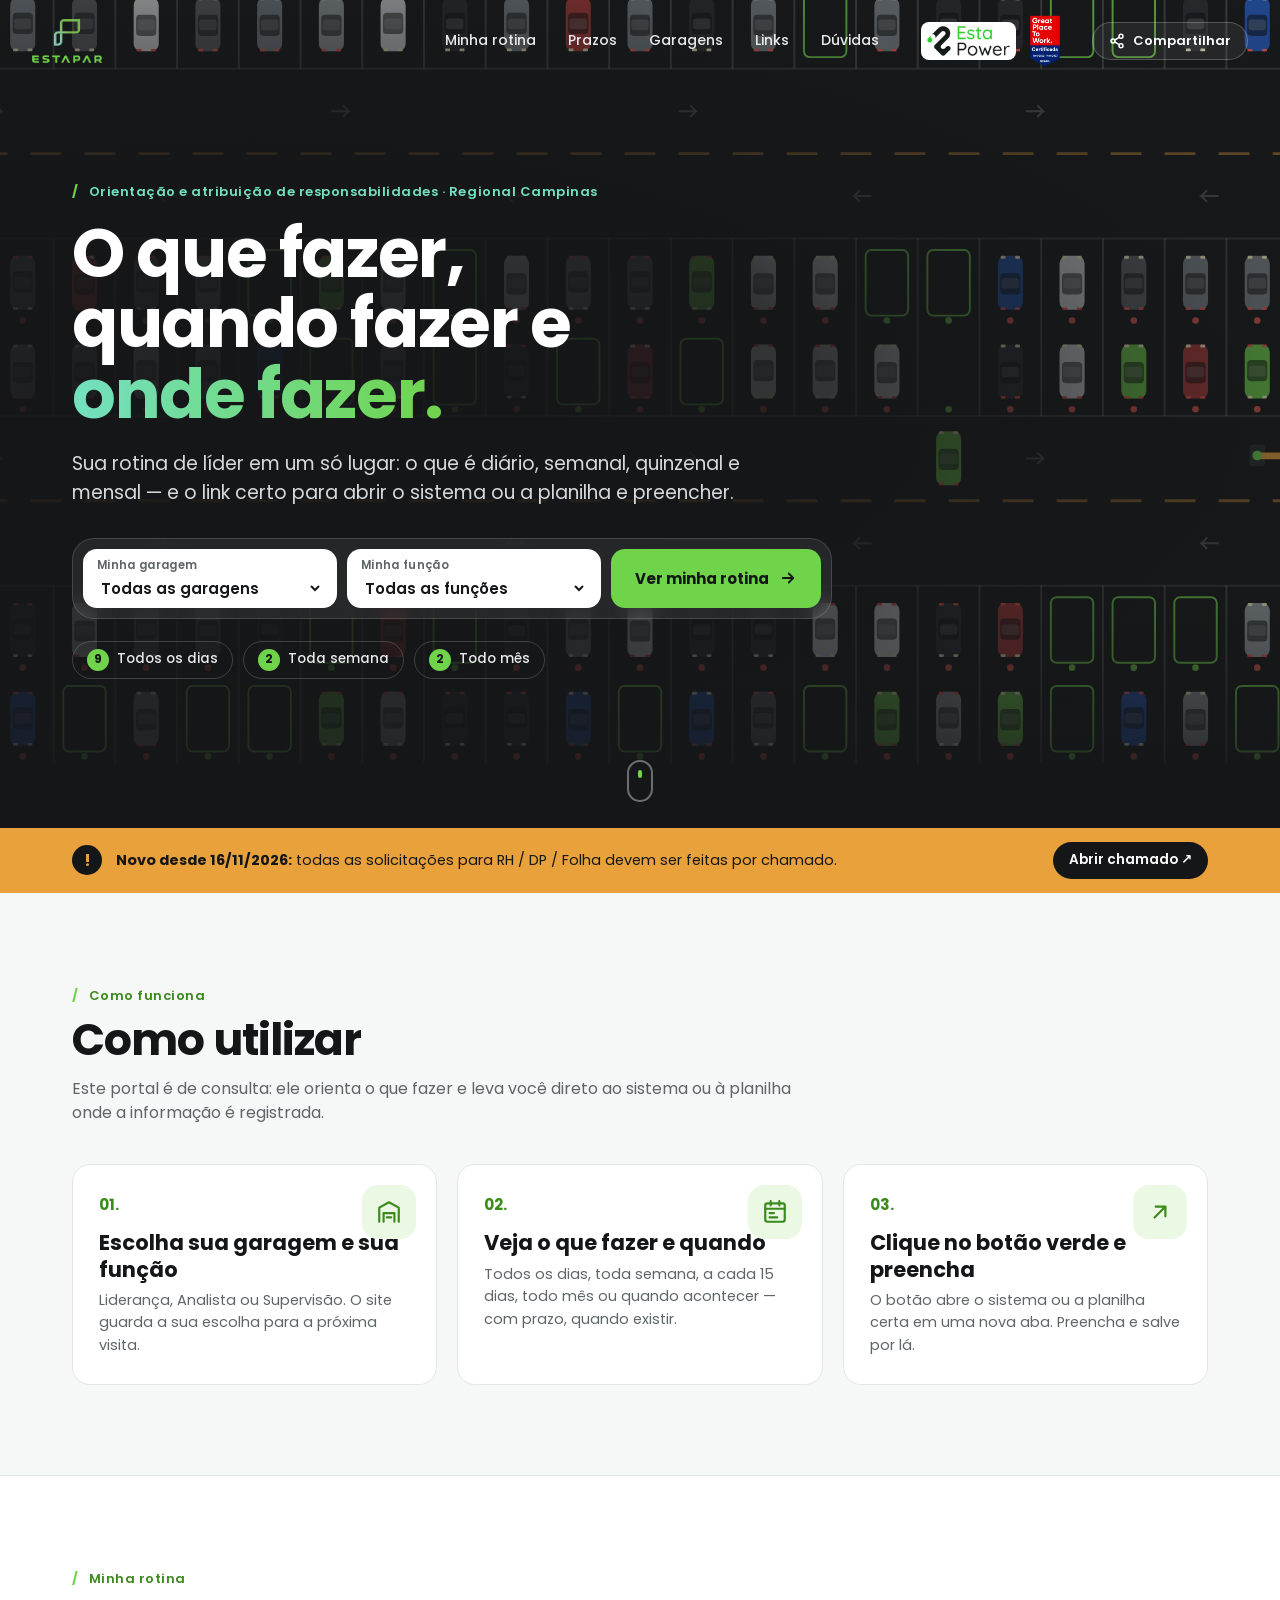
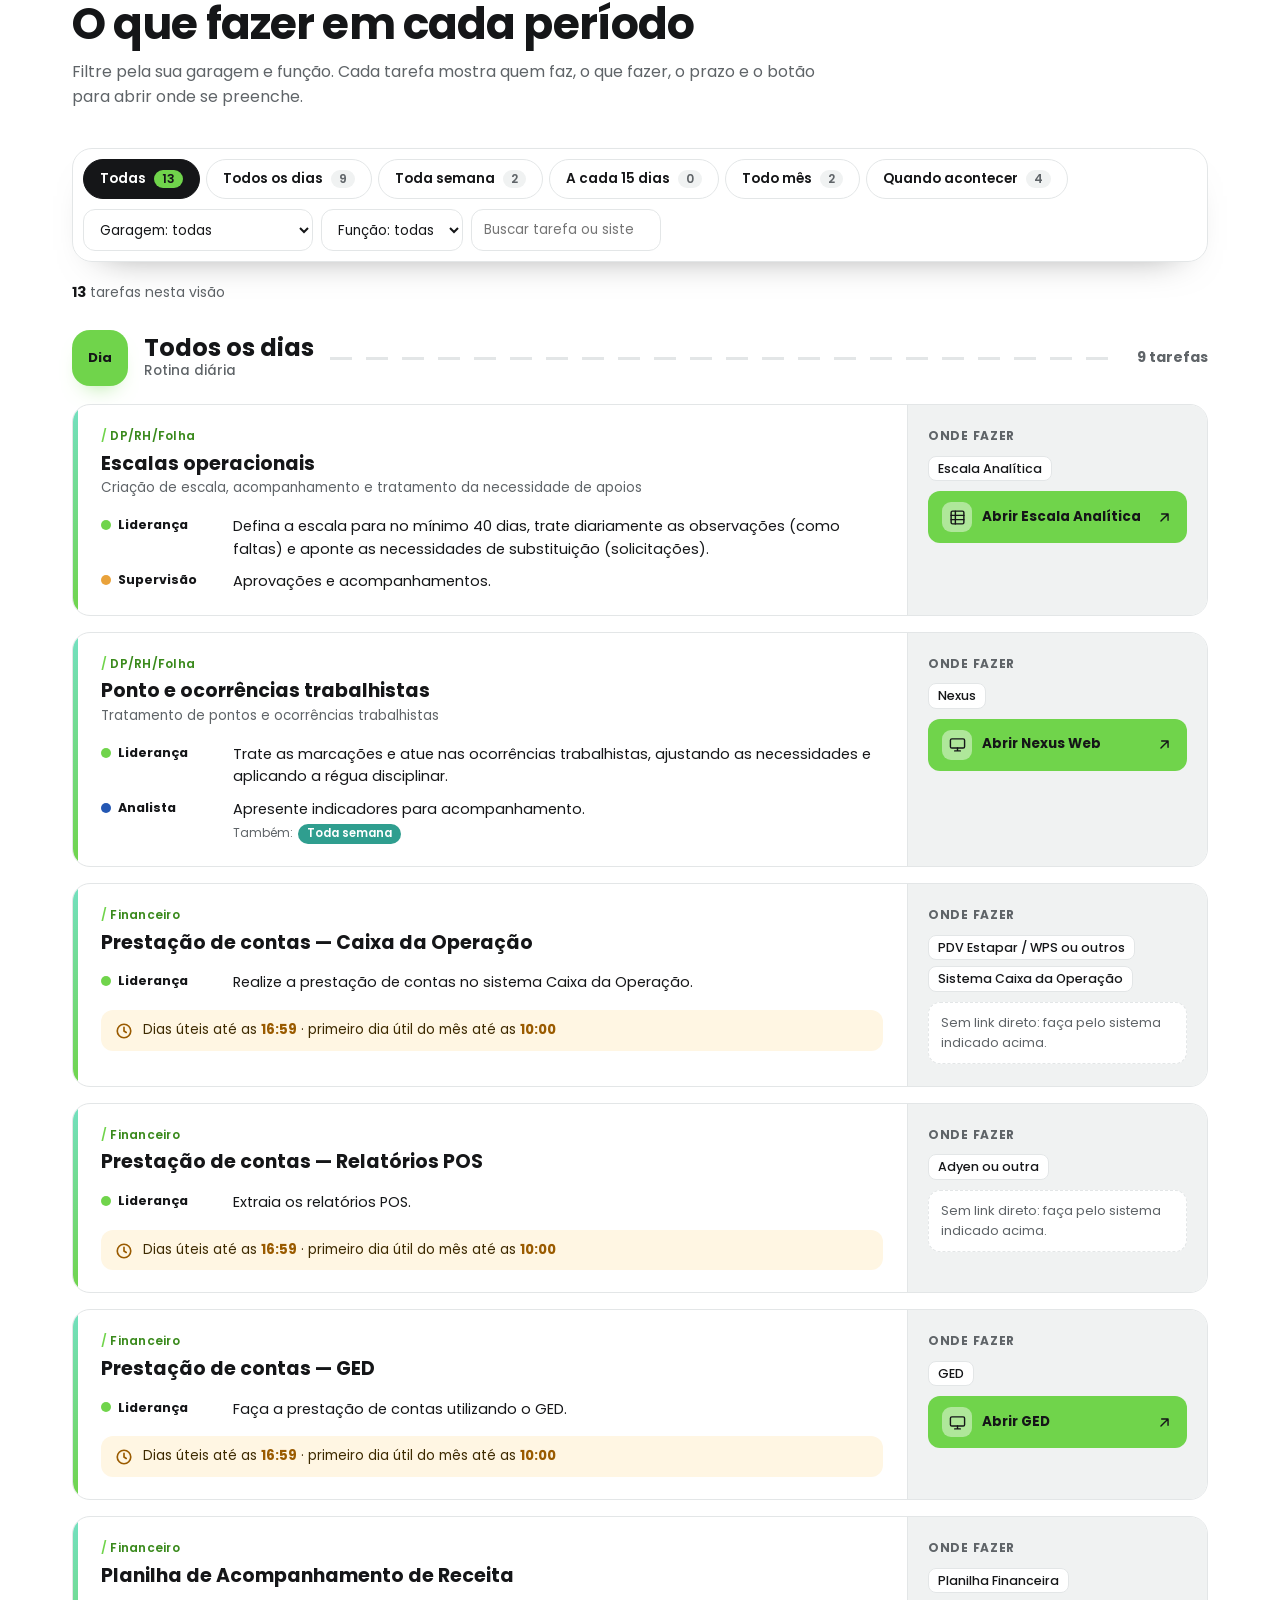
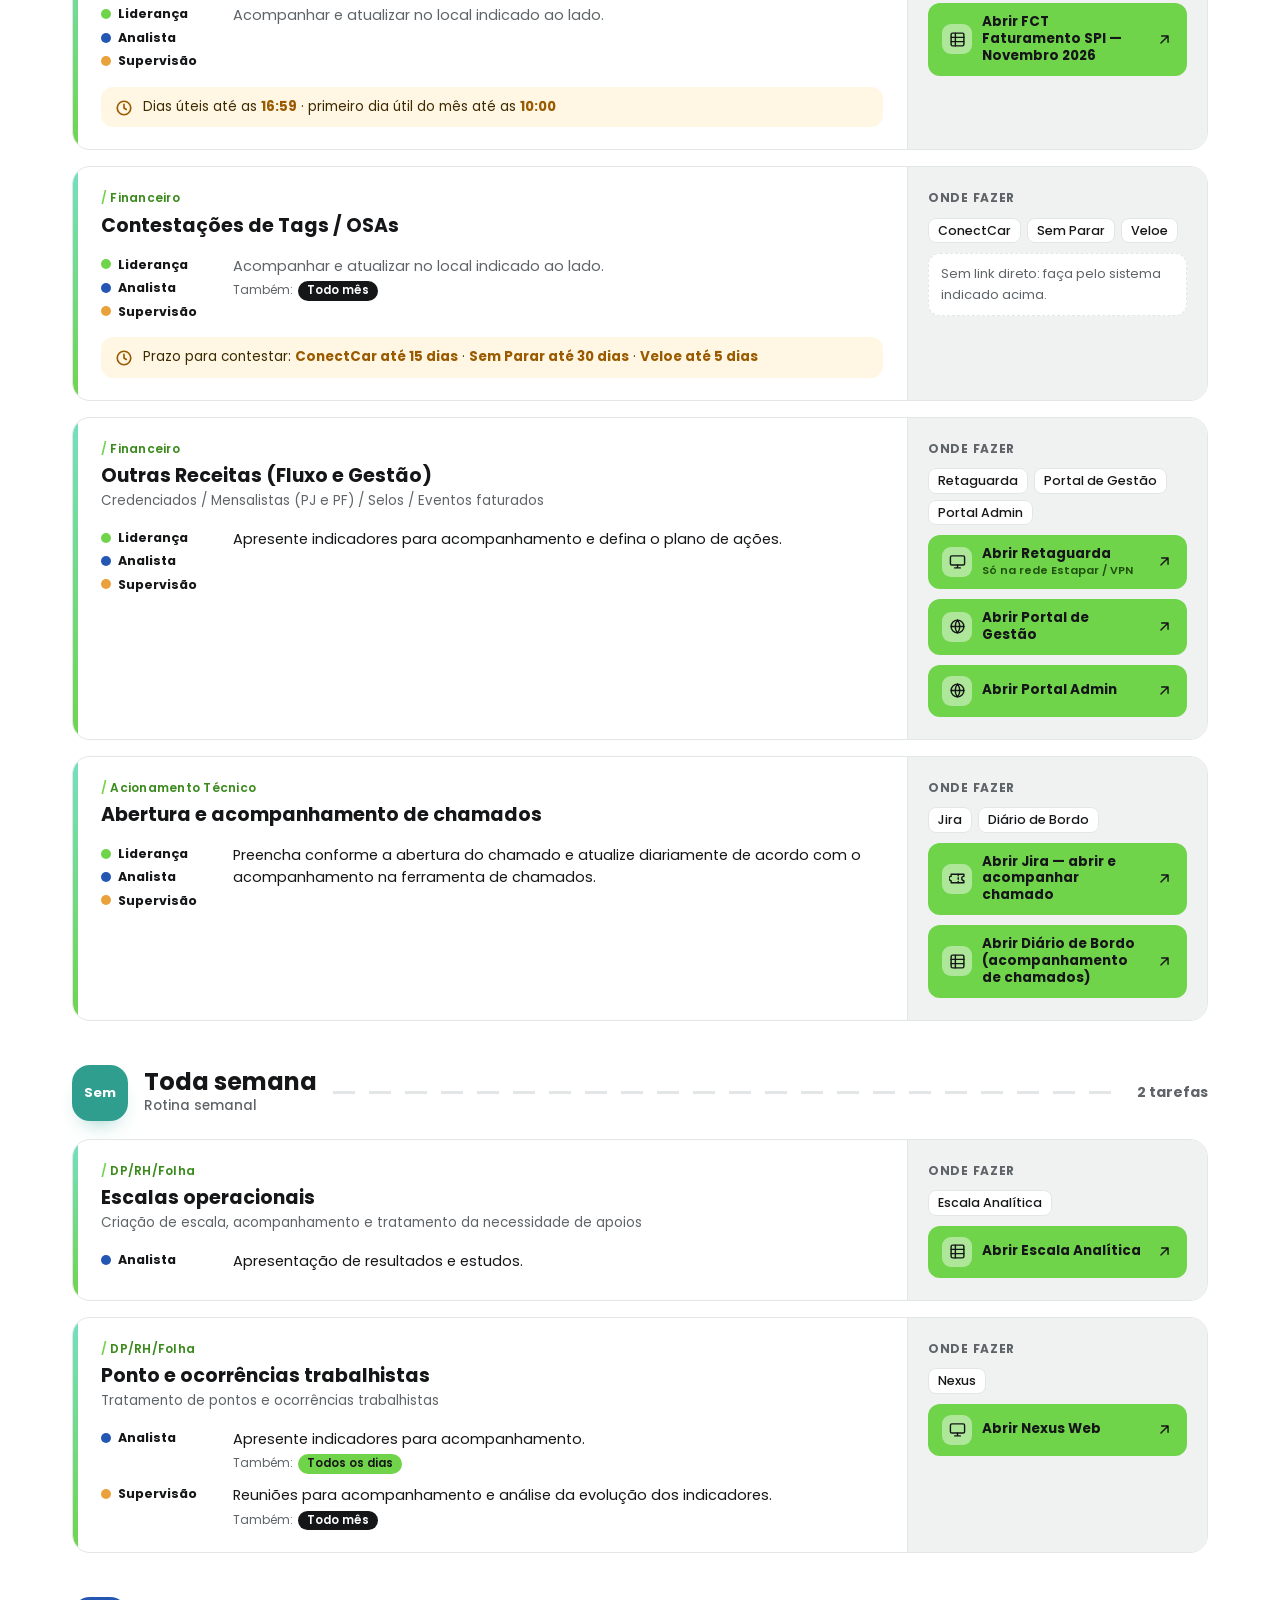
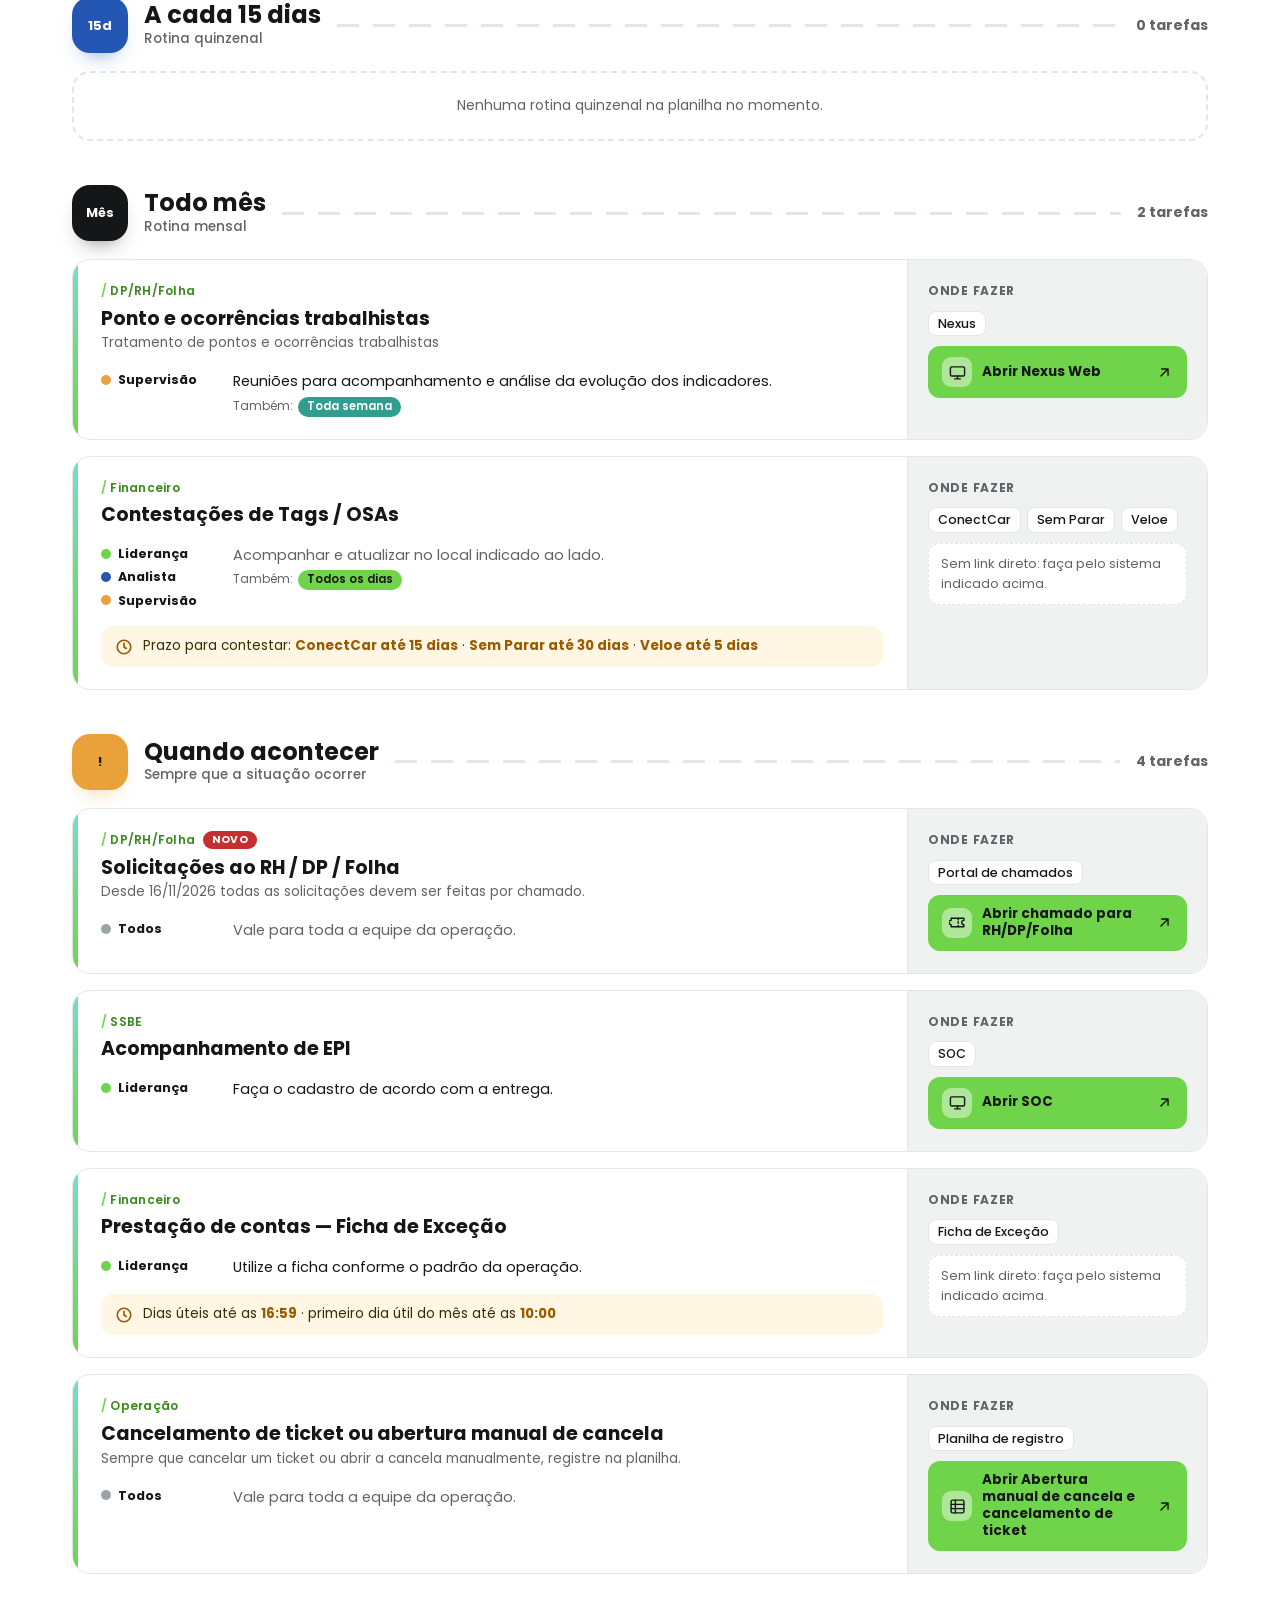
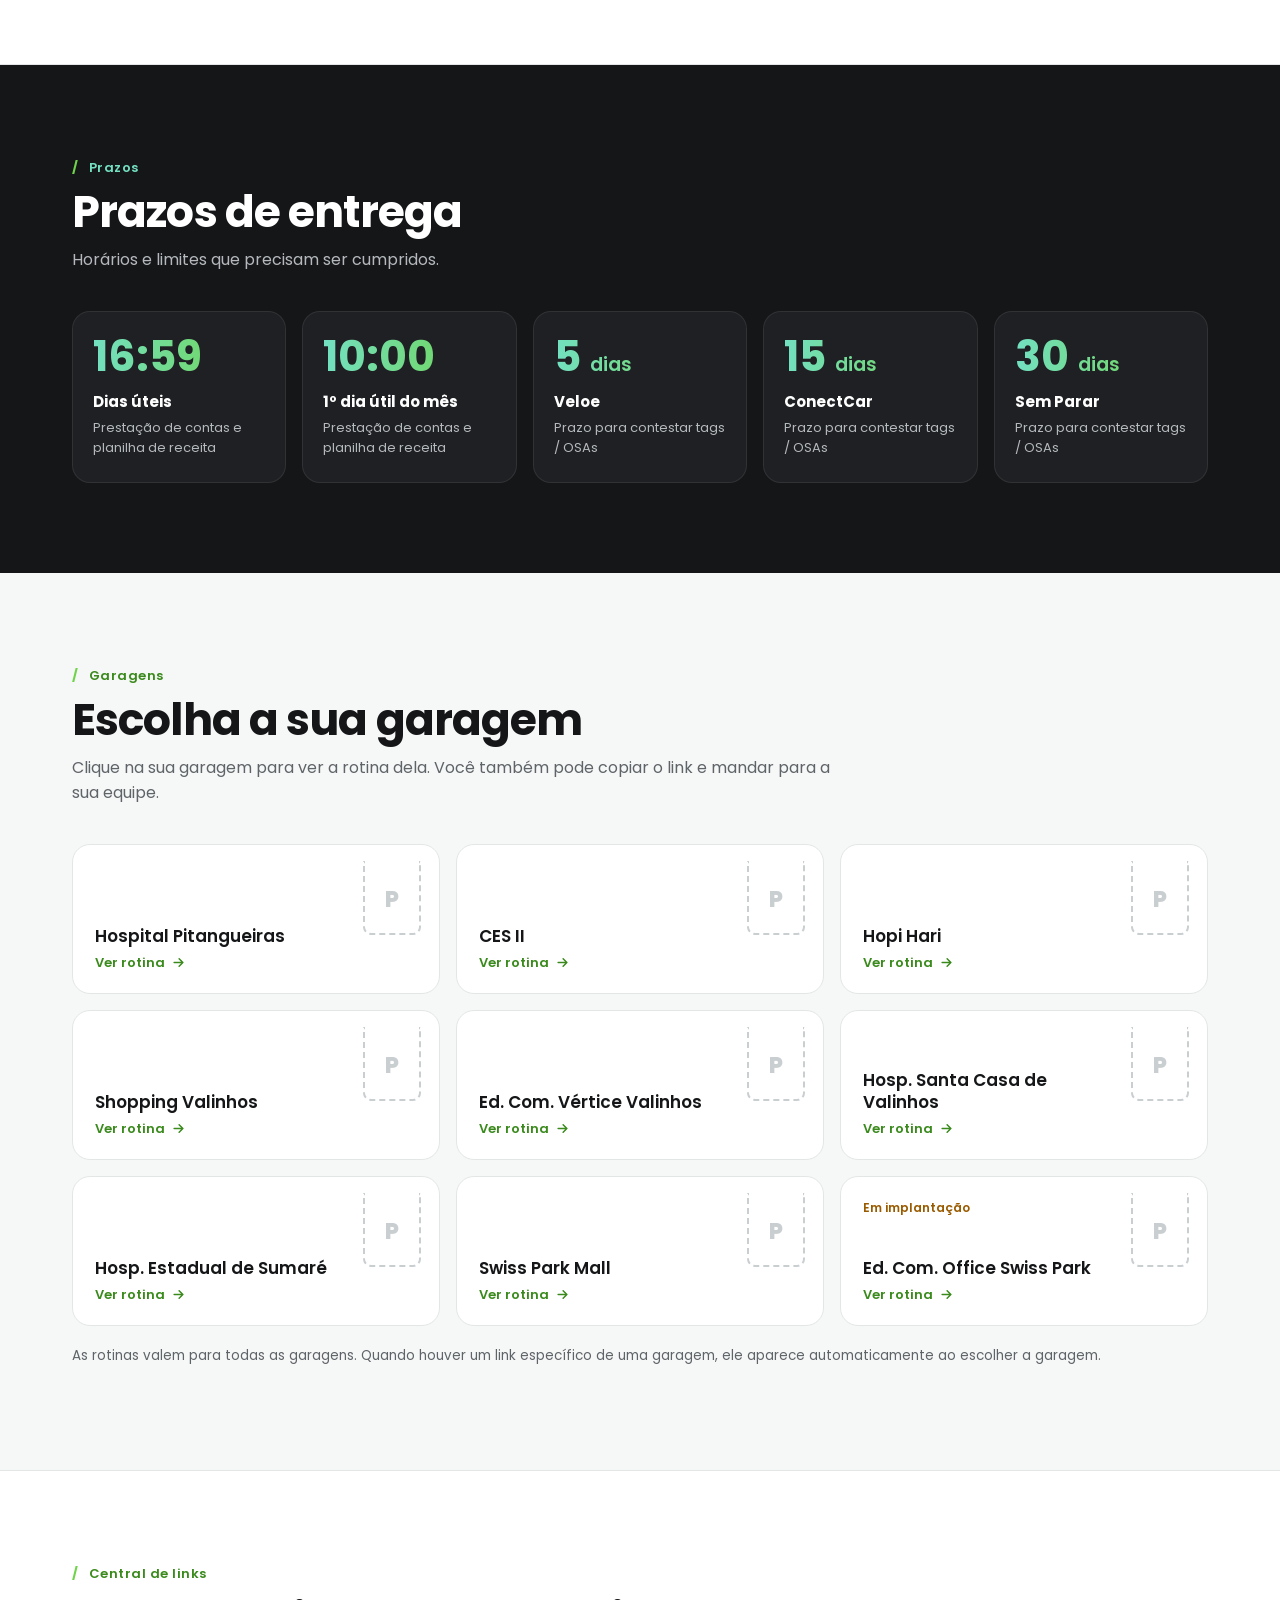
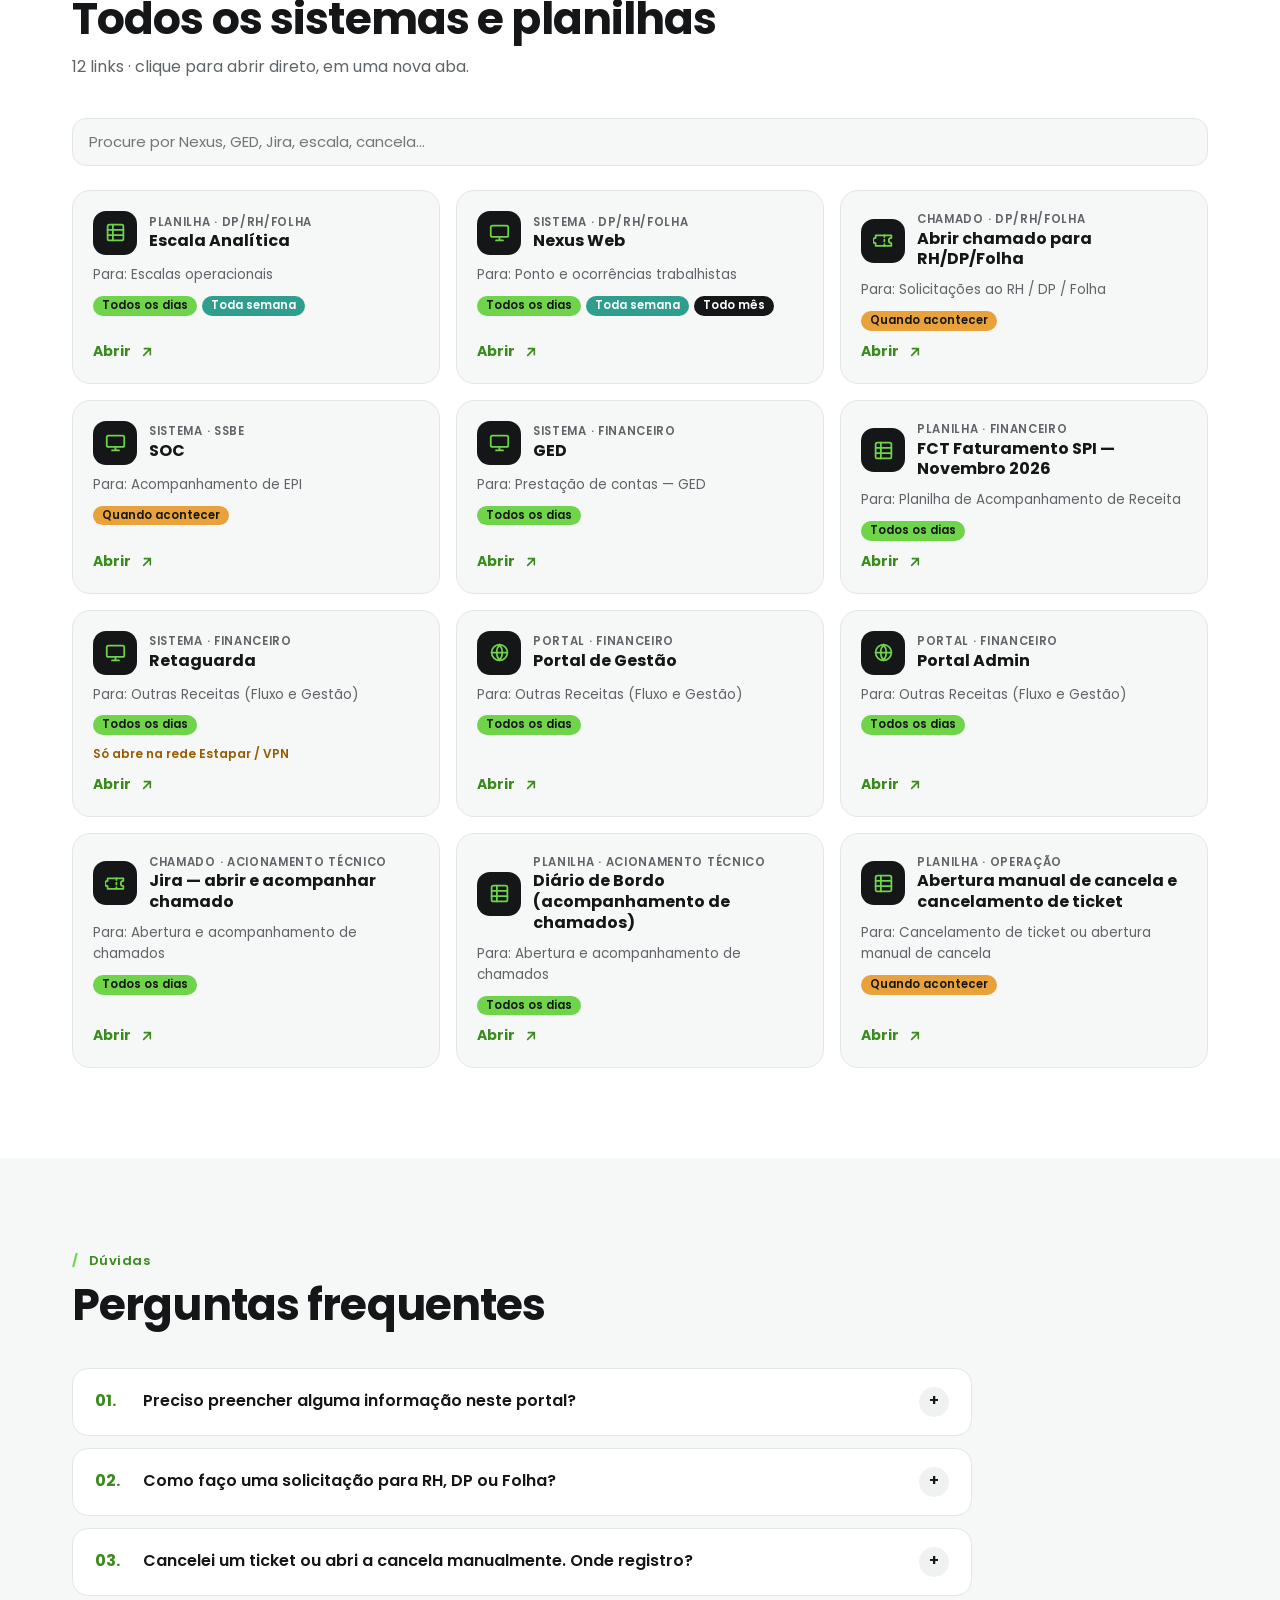
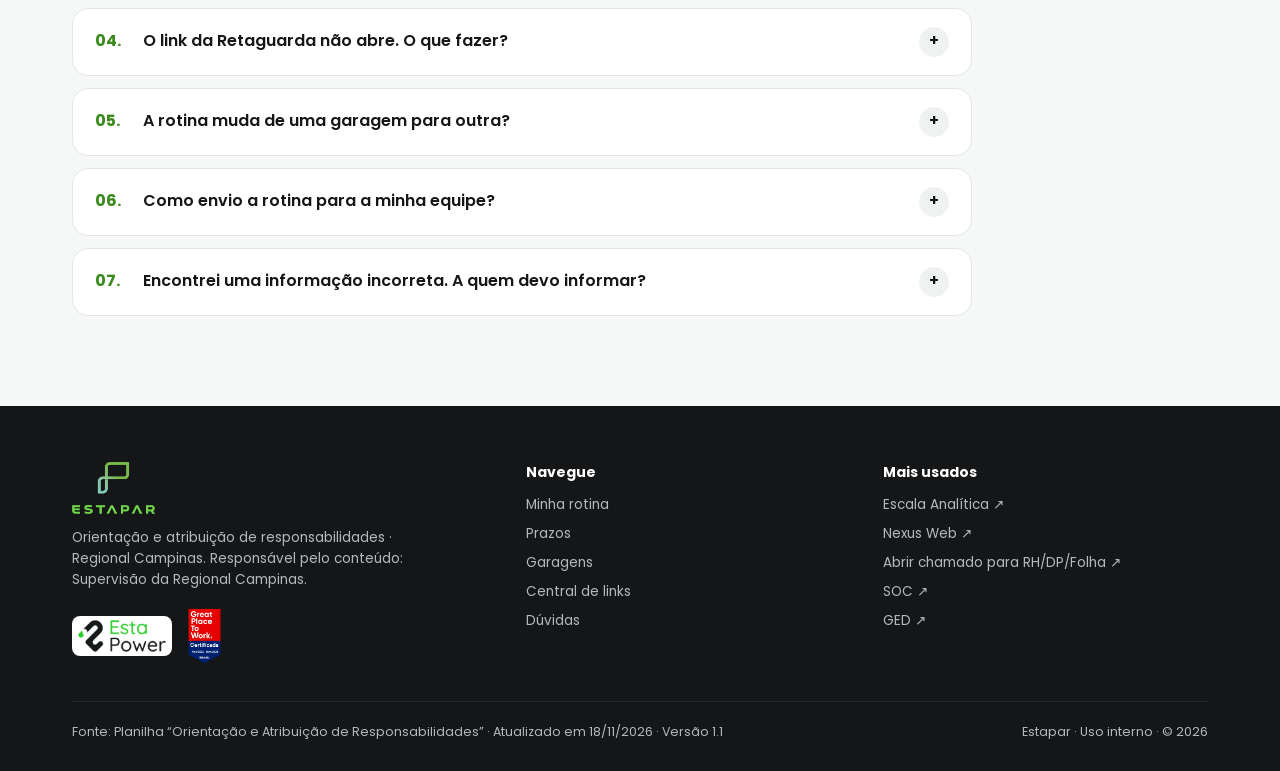
==== commit 064b22b6: "Padrão corporativo: estrutura em assets, conteúdo configurável, README e página 404 - CSS e JS separ" ====
--- a/index.html
+++ b/index.html
@@ -7,337 +7,18 @@
 <title>Atribuição de Responsabilidades | Estapar</title>
 <meta name="description" content="O que fazer, quando fazer e onde fazer: rotinas diárias, semanais, quinzenais e mensais dos líderes Estapar, com o link direto para cada sistema e planilha.">
 <meta name="theme-color" content="#151618">
-<link rel="icon" type="image/png" href="img/estapar.png">
+<link rel="icon" type="image/png" href="assets/img/estapar.png">
 <link rel="preconnect" href="https://fonts.googleapis.com">
 <link rel="preconnect" href="https://fonts.gstatic.com" crossorigin>
 <link rel="stylesheet" href="https://fonts.googleapis.com/css2?family=Poppins:wght@400;500;600;700;800&display=swap">
-<style>
-:root{
-  --brand:#70D44B; --teal:#73E0C1; --ink:#3A8A1C; --soft:#EBF8E4;
-  --dark:#151618; --dark2:#1E2023; --dmute:#B5B9BD;
-  --bg:#F6F7F7; --card:#FFFFFF; --fg:#151618; --mute:#5F6468; --line:#E3E6E7; --chip:#F0F2F2;
-  --amber:#E9A23B; --warn:#9A5B00; --info:#2457B3; --crit:#C62F2F;
-  --f:"Poppins",system-ui,"Segoe UI",Arial,sans-serif;
-  --r:18px; --ease:cubic-bezier(.2,.7,.2,1);
-}
-*{box-sizing:border-box}
-[hidden]{display:none!important}
-html{scroll-behavior:smooth;scroll-padding-top:150px}
-body{margin:0;background:var(--bg);color:var(--fg);font-family:var(--f);font-size:15px;line-height:1.55;overflow-x:hidden;-webkit-font-smoothing:antialiased}
-img{max-width:100%}
-a{color:inherit;text-decoration:none}
-button,input,select{font:inherit;color:inherit}
-:focus-visible{outline:3px solid var(--brand);outline-offset:2px;border-radius:6px}
-.wrap{max-width:1200px;margin:0 auto;padding:0 32px}
-
-/* ================= CABEÇALHO ================= */
-.nav{position:fixed;inset:0 0 auto 0;z-index:50;transition:background .35s,box-shadow .35s,backdrop-filter .35s}
-.nav .in{max-width:1280px;margin:0 auto;padding:14px 32px;display:flex;align-items:center;gap:28px}
-.nav .logo img{height:44px;width:auto;display:block;transition:height .3s}
-.nav.solid{background:#151618ee;backdrop-filter:blur(12px);box-shadow:0 10px 30px -18px #000}
-.nav.solid .logo img{height:36px}
-.menu{display:flex;gap:4px;margin-left:auto}
-.menu a{color:#E8EAEB;font-weight:500;font-size:14px;padding:8px 14px;border-radius:999px;transition:background .2s,color .2s}
-.menu a:hover,.menu a.on{background:#ffffff14;color:var(--brand)}
-.marcas{display:flex;align-items:center;gap:10px}
-.marcas .ep{background:#fff;border-radius:8px;padding:3px 5px;height:38px;display:block}
-.marcas .ep img{height:100%;width:auto;display:block}
-.marcas .gptw{height:54px;width:auto;display:block}
-.bt-share{border:1px solid #ffffff38;background:#ffffff10;color:#fff;border-radius:999px;height:38px;padding:0 16px;cursor:pointer;font-weight:600;font-size:13px;display:inline-flex;align-items:center;gap:8px;transition:.2s}
-.bt-share:hover{border-color:var(--brand);background:#70D44B26}
-.burger{display:none;border:0;background:#ffffff14;color:#fff;width:42px;height:42px;border-radius:12px;cursor:pointer;margin-left:auto}
-/* estrada de progresso: o carrinho anda conforme a rolagem */
-.estrada{position:absolute;left:0;right:0;bottom:-6px;height:6px;pointer-events:none;opacity:0;transition:opacity .3s}
-.nav.solid .estrada{opacity:1}
-.estrada::before{content:"";position:absolute;left:0;right:0;top:2px;height:2px;background:repeating-linear-gradient(90deg,#ffffff30 0 18px,transparent 18px 30px)}
-.estrada .feito{position:absolute;left:0;top:1px;height:4px;width:0;background:linear-gradient(90deg,var(--teal),var(--brand));border-radius:0 4px 4px 0}
-.estrada .carro{position:absolute;top:-7px;left:0;width:30px;height:18px;transform:translateX(-50%);filter:drop-shadow(0 2px 3px #0008)}
-
-/* ================= CAPA ================= */
-.hero{position:relative;min-height:min(92vh,860px);background:var(--dark);color:#fff;overflow:hidden;display:flex;align-items:center;padding:120px 0 90px}
-.estac-wrap{position:absolute;inset:-20px;transition:transform .4s ease-out}
-.estac{width:100%;height:100%;display:block}
-.estac .mov{animation:anda linear infinite}
-.estac .mov.volta{animation-name:volta}
-@keyframes anda{from{transform:translateX(-160px)}to{transform:translateX(1760px)}}
-@keyframes volta{from{transform:translateX(1760px)}to{transform:translateX(-160px)}}
-.estac .sens{animation:sens 4s ease-in-out infinite}
-@keyframes sens{0%,100%{opacity:.3}50%{opacity:1}}
-.estac .faixa{animation:faixa 2.4s linear infinite}
-@keyframes faixa{to{stroke-dashoffset:-56}}
-.estac .cancela{transform-box:fill-box;transform-origin:0% 50%;animation:cancela 8s ease-in-out infinite}
-@keyframes cancela{0%,28%,100%{transform:rotate(0)}38%,66%{transform:rotate(-72deg)}}
-.estac .vaga{animation:vaga 6s ease-in-out infinite}
-@keyframes vaga{0%,100%{opacity:0}40%,60%{opacity:.9}}
-.estac .estaciona{animation:estaciona 14s var(--ease) infinite}
-@keyframes estaciona{0%{transform:translate(-200px,0)}35%{transform:translate(0,0)}45%,85%{transform:translate(0,-88px)}95%,100%{transform:translate(0,-88px);opacity:0}}
-.hero::after{content:"";position:absolute;inset:0;pointer-events:none;
-  background:radial-gradient(ellipse at 20% 50%,#151618f5 0%,#151618d8 40%,#15161870 75%,#15161840 100%),linear-gradient(0deg,#151618 0%,#15161800 30%)}
-.hero .wrap{position:relative;z-index:2;width:100%}
-.eyebrow{display:inline-flex;align-items:center;gap:10px;font-size:13px;font-weight:600;letter-spacing:.04em;color:var(--teal)}
-.eyebrow::before{content:"/";color:var(--brand);font-weight:700}
-.hero h1{font-size:clamp(34px,5.6vw,68px);line-height:1.04;font-weight:700;letter-spacing:-.02em;margin:16px 0 18px;max-width:14ch}
-.hero h1 .g{background:linear-gradient(90deg,var(--teal),var(--brand));-webkit-background-clip:text;background-clip:text;color:transparent}
-.hero .lead{font-size:clamp(15px,1.6vw,19px);color:#D6D9DB;max-width:56ch;margin:0 0 30px}
-.anim-in{opacity:0;transform:translateY(24px);animation:sobe .9s var(--ease) forwards}
-.d1{animation-delay:.1s}.d2{animation-delay:.25s}.d3{animation-delay:.4s}.d4{animation-delay:.55s}
-@keyframes sobe{to{opacity:1;transform:none}}
-/* seletor rápido na capa */
-.rapido{display:flex;gap:10px;flex-wrap:wrap;align-items:stretch;background:#ffffff12;border:1px solid #ffffff26;backdrop-filter:blur(10px);border-radius:22px;padding:10px;max-width:760px}
-.campo{flex:1 1 210px;display:flex;flex-direction:column;gap:2px;background:#fff;color:var(--fg);border-radius:14px;padding:8px 14px}
-.campo label{font-size:11.5px;font-weight:600;color:var(--mute);letter-spacing:.03em}
-.campo select{border:0;background:none;padding:0;font-weight:600;font-size:15px;cursor:pointer;outline:none;width:100%}
-.bt{display:inline-flex;align-items:center;justify-content:center;gap:10px;border:0;cursor:pointer;background:var(--brand);color:var(--dark);font-weight:700;font-size:15px;border-radius:14px;padding:14px 24px;transition:transform .2s var(--ease),background .2s,box-shadow .2s}
-.bt:hover{background:#86E063;transform:translateY(-2px);box-shadow:0 14px 26px -14px #70D44B}
-.bt svg{width:18px;height:18px;stroke:currentColor;fill:none;stroke-width:2.4;stroke-linecap:round;stroke-linejoin:round;transition:transform .2s}
-.bt:hover svg{transform:translateX(3px)}
-.atalhos{display:flex;gap:10px;flex-wrap:wrap;margin-top:22px}
-.atalhos a{display:inline-flex;align-items:center;gap:8px;font-size:13.5px;font-weight:500;color:#E8EAEB;border:1px solid #ffffff2e;border-radius:999px;padding:7px 14px;transition:.2s}
-.atalhos a:hover{border-color:var(--brand);color:var(--brand)}
-.atalhos a b{display:grid;place-items:center;min-width:22px;height:22px;padding:0 6px;border-radius:999px;background:var(--brand);color:var(--dark);font-size:12px}
-.rolar{position:absolute;left:50%;bottom:26px;z-index:2;transform:translateX(-50%);width:26px;height:42px;border:2px solid #ffffff60;border-radius:14px}
-.rolar::after{content:"";position:absolute;left:50%;top:8px;width:4px;height:8px;margin-left:-2px;border-radius:2px;background:var(--brand);animation:rolar 1.8s ease-in-out infinite}
-@keyframes rolar{0%{opacity:0;transform:translateY(0)}40%{opacity:1}100%{opacity:0;transform:translateY(14px)}}
-
-/* ================= AVISO ================= */
-.aviso-faixa{background:var(--amber);color:var(--dark)}
-.aviso-faixa .wrap{display:flex;align-items:center;gap:14px;padding-top:14px;padding-bottom:14px;flex-wrap:wrap}
-.aviso-faixa .ic{width:30px;height:30px;border-radius:50%;background:var(--dark);color:var(--amber);display:grid;place-items:center;font-weight:800;flex:none;animation:pulsa 2.2s ease-in-out infinite}
-@keyframes pulsa{0%,100%{box-shadow:0 0 0 0 #15161855}50%{box-shadow:0 0 0 8px #15161800}}
-.aviso-faixa p{margin:0;flex:1 1 300px;font-size:14.5px}
-.aviso-faixa a{background:var(--dark);color:#fff;font-weight:600;font-size:13.5px;border-radius:999px;padding:8px 16px;white-space:nowrap;transition:.2s}
-.aviso-faixa a:hover{background:#000;color:var(--brand)}
-
-/* ================= SEÇÕES ================= */
-section{padding:90px 0}
-.sec-h{margin-bottom:38px;max-width:760px}
-.sec-h h2{font-size:clamp(28px,3.6vw,44px);line-height:1.1;letter-spacing:-.02em;margin:10px 0 12px;font-weight:700}
-.sec-h p{margin:0;color:var(--mute);font-size:16px}
-.eyebrow.esc{color:var(--ink)}
-.rv{opacity:0;transform:translateY(28px);transition:opacity .7s var(--ease),transform .7s var(--ease)}
-.rv.vis{opacity:1;transform:none}
-
-/* como funciona */
-.passos{display:grid;grid-template-columns:repeat(3,minmax(0,1fr));gap:20px;counter-reset:p}
-.passo{background:var(--card);border:1px solid var(--line);border-radius:var(--r);padding:28px 26px;position:relative;overflow:hidden;transition:transform .3s var(--ease),box-shadow .3s}
-.passo:hover{transform:translateY(-6px);box-shadow:0 24px 40px -28px #0007}
-.passo .n{font-size:15px;font-weight:700;color:var(--ink)}
-.passo h3{font-size:21px;margin:14px 0 6px;line-height:1.25}
-.passo p{margin:0;color:var(--mute);font-size:14.5px}
-.passo .ico{position:absolute;right:20px;top:20px;width:54px;height:54px;border-radius:16px;background:var(--soft);display:grid;place-items:center}
-.passo .ico svg{width:26px;height:26px;stroke:var(--ink);fill:none;stroke-width:2;stroke-linecap:round;stroke-linejoin:round}
-
-/* ================= MINHA ROTINA ================= */
-#rotina{background:var(--card);border-top:1px solid var(--line);border-bottom:1px solid var(--line)}
-.filtro{position:sticky;top:64px;z-index:30;background:#ffffffef;backdrop-filter:blur(12px);border:1px solid var(--line);border-radius:20px;padding:10px;display:flex;gap:10px;flex-wrap:wrap;align-items:center;box-shadow:0 18px 40px -30px #0008;margin-bottom:34px}
-.pers{display:flex;gap:6px;overflow-x:auto;scrollbar-width:none;flex:1 1 auto;min-width:0}
-.pers::-webkit-scrollbar{display:none}
-.pers button{flex:none;border:1px solid var(--line);background:var(--card);border-radius:999px;padding:9px 16px;cursor:pointer;font-weight:600;font-size:13.5px;white-space:nowrap;display:inline-flex;align-items:center;gap:8px;transition:.2s}
-.pers button i{font-style:normal;font-size:12px;background:var(--chip);border-radius:999px;padding:0 8px;color:var(--mute)}
-.pers button:hover{border-color:var(--brand)}
-.pers button.on{background:var(--dark);color:#fff;border-color:var(--dark)}
-.pers button.on i{background:var(--brand);color:var(--dark)}
-.sel{display:flex;gap:8px;flex-wrap:wrap;align-items:center}
-.sel select,.sel input{height:42px;border:1px solid var(--line);background:var(--card);border-radius:12px;padding:0 12px;font-size:13.5px;max-width:230px;cursor:pointer}
-.sel input{cursor:text;width:190px}
-.sel .ativo{border-color:var(--brand);background:var(--soft);font-weight:600}
-.limpar{border:0;background:none;color:var(--crit);font-weight:600;cursor:pointer;font-size:13px;padding:6px}
-.resumo{display:flex;flex-wrap:wrap;gap:10px;align-items:center;margin:-14px 0 26px;color:var(--mute);font-size:14px}
-.resumo b{color:var(--fg)}
-.resumo .tag{background:var(--soft);color:var(--ink);font-weight:600;border-radius:999px;padding:3px 12px;font-size:13px}
-.resumo .copia{border:1px solid var(--line);background:var(--card);border-radius:999px;padding:4px 12px;font-size:12.5px;font-weight:600;cursor:pointer}
-.resumo .copia:hover{border-color:var(--brand);color:var(--ink)}
-
-.faixa-per{margin-top:44px}
-.faixa-per:first-child{margin-top:0}
-.fp-h{display:flex;align-items:center;gap:16px;margin-bottom:18px}
-.fp-h .bolha{width:56px;height:56px;border-radius:18px;display:grid;place-items:center;background:var(--c);color:var(--t);flex:none;font-weight:700;font-size:13px;text-align:center;line-height:1.05;box-shadow:0 12px 24px -16px var(--c)}
-.fp-h h3{margin:0;font-size:24px;line-height:1.15}
-.fp-h small{display:block;color:var(--mute);font-size:13.5px;font-weight:500}
-.fp-h .lane{flex:1;height:3px;min-width:30px;background:repeating-linear-gradient(90deg,var(--line) 0 22px,transparent 22px 36px);background-size:36px 3px;animation:lane 1.6s linear infinite}
-@keyframes lane{to{background-position:36px 0}}
-.fp-h .q{font-weight:700;color:var(--mute);font-size:14px;white-space:nowrap}
-.tarefas{display:grid;gap:16px}
-.vaz{border:2px dashed var(--line);border-radius:var(--r);padding:22px;color:var(--mute);font-size:14px;text-align:center}
-
-.tarefa{display:grid;grid-template-columns:minmax(0,1fr) 300px;gap:0;background:var(--card);border:1px solid var(--line);border-radius:var(--r);overflow:hidden;position:relative;transition:border-color .25s,box-shadow .3s,transform .3s var(--ease)}
-.tarefa::before{content:"";position:absolute;left:0;top:0;bottom:0;width:5px;background:linear-gradient(180deg,var(--teal),var(--brand))}
-.tarefa:hover{border-color:#BFE5AD;box-shadow:0 26px 44px -32px #0009;transform:translateY(-3px)}
-.t-corpo{padding:22px 24px 22px 28px;min-width:0}
-.t-top{display:flex;gap:8px;align-items:center;flex-wrap:wrap}
-.dept{font-size:12px;font-weight:600;color:var(--ink);letter-spacing:.02em}
-.dept::before{content:"/ ";color:var(--brand)}
-.novo{background:var(--crit);color:#fff;font-size:10.5px;font-weight:700;border-radius:999px;padding:1px 9px;letter-spacing:.05em}
-.tarefa h4{margin:6px 0 2px;font-size:19px;line-height:1.3}
-.t-sub{margin:0;color:var(--mute);font-size:13.5px}
-.quem{display:grid;gap:10px;margin-top:16px}
-.papel{display:grid;grid-template-columns:120px minmax(0,1fr);gap:12px;align-items:start}
-.papel .rs{display:flex;flex-direction:column;gap:4px}
-.resp{display:inline-flex;align-items:center;gap:7px;font-size:12.5px;font-weight:700}
-.resp i{width:10px;height:10px;border-radius:50%;background:var(--c);flex:none}
-.papel p{margin:0;font-size:14.5px}
-.papel .pp{display:flex;gap:5px;flex-wrap:wrap;margin-top:4px}
-.pc{font-size:11.5px;font-weight:600;border-radius:999px;padding:1px 9px;background:var(--c);color:var(--t)}
-.prazo{display:flex;gap:10px;align-items:flex-start;margin-top:16px;background:#FFF6E3;border-radius:12px;padding:10px 14px;font-size:13.5px;color:#3d2a00}
-.prazo b{color:var(--warn)}
-.prazo svg{flex:none;width:18px;height:18px;margin-top:2px;stroke:var(--warn);fill:none;stroke-width:2.2;stroke-linecap:round}
-.t-onde{background:var(--chip);padding:22px 20px;display:flex;flex-direction:column;gap:10px;border-left:1px solid var(--line)}
-.t-onde .tt{font-size:12px;font-weight:700;letter-spacing:.06em;text-transform:uppercase;color:var(--mute)}
-.sis{display:flex;gap:6px;flex-wrap:wrap}
-.sis span{background:var(--card);border:1px solid var(--line);border-radius:8px;padding:2px 9px;font-size:12.5px;font-weight:500}
-.lk{display:flex;align-items:center;gap:10px;background:var(--brand);color:var(--dark);font-weight:700;font-size:13.5px;border-radius:12px;padding:11px 14px;line-height:1.25;transition:transform .2s var(--ease),background .2s,box-shadow .2s}
-.lk:hover{background:#86E063;transform:translateY(-2px);box-shadow:0 12px 22px -14px var(--ink)}
-.lk .ic{flex:none;width:30px;height:30px;border-radius:9px;background:#ffffff70;display:grid;place-items:center}
-.lk .ic svg,.lk .seta{width:17px;height:17px;stroke:currentColor;fill:none;stroke-width:2;stroke-linecap:round;stroke-linejoin:round}
-.lk .tx{flex:1;min-width:0}
-.lk .seta{flex:none;transition:transform .2s}
-.lk:hover .seta{transform:translate(2px,-2px)}
-.rede{display:block;font-size:11px;font-weight:600;color:#1f4f0d;margin-top:1px}
-.semlink{font-size:13px;color:var(--mute);background:var(--card);border:1px dashed var(--line);border-radius:12px;padding:10px 12px}
-
-/* ================= PRAZOS ================= */
-#prazos{background:var(--dark);color:#fff;position:relative;overflow:hidden}
-#prazos .sec-h p{color:var(--dmute)}
-#prazos .eyebrow{color:var(--teal)}
-.prz{display:grid;grid-template-columns:repeat(5,minmax(0,1fr));gap:16px}
-.pz{background:var(--dark2);border:1px solid #ffffff14;border-radius:var(--r);padding:24px 20px;transition:transform .3s var(--ease),border-color .3s}
-.pz:hover{transform:translateY(-6px);border-color:var(--brand)}
-.pz .v{font-size:clamp(30px,3.4vw,42px);font-weight:700;line-height:1;background:linear-gradient(90deg,var(--teal),var(--brand));-webkit-background-clip:text;background-clip:text;color:transparent}
-.pz .v small{font-size:.45em;font-weight:600}
-.pz h3{font-size:15px;margin:12px 0 4px}
-.pz p{margin:0;color:var(--dmute);font-size:13px}
-
-/* ================= GARAGENS ================= */
-.gars{display:grid;grid-template-columns:repeat(3,minmax(0,1fr));gap:16px}
-.gar{position:relative;background:var(--card);border:1px solid var(--line);border-radius:var(--r);padding:22px 22px 20px;cursor:pointer;text-align:left;overflow:hidden;transition:transform .3s var(--ease),box-shadow .3s,border-color .3s;display:flex;flex-direction:column;gap:6px;min-height:150px}
-.gar:hover{transform:translateY(-6px);border-color:var(--brand);box-shadow:0 26px 40px -30px #0009}
-.gar.on{border-color:var(--brand);background:var(--soft)}
-.gar .vg{position:absolute;right:18px;top:16px;width:58px;height:74px;border:2px dashed #C9CED0;border-top:0;border-radius:0 0 8px 8px}
-.gar .vg svg{position:absolute;left:50%;bottom:-120px;width:30px;height:54px;transform:translateX(-50%);transition:bottom .7s var(--ease);opacity:0}
-.gar:hover .vg svg,.gar.on .vg svg{opacity:1}
-.gar:hover .vg svg,.gar.on .vg svg{bottom:8px}
-.gar .vg::after{content:"P";position:absolute;left:50%;top:22px;transform:translateX(-50%);font-weight:800;font-size:22px;color:#C9CED0;transition:opacity .3s}
-.gar:hover .vg::after,.gar.on .vg::after{opacity:0}
-.gar .nm{font-size:17px;font-weight:600;line-height:1.3;padding-right:70px;margin-top:auto}
-.gar .ob{font-size:12px;font-weight:600;color:var(--warn)}
-.gar .ac{font-size:13px;color:var(--ink);font-weight:600;display:flex;align-items:center;gap:6px}
-.gar .ac svg{width:15px;height:15px;stroke:currentColor;fill:none;stroke-width:2.4;stroke-linecap:round;stroke-linejoin:round;transition:transform .2s}
-.gar:hover .ac svg{transform:translateX(4px)}
-.nota{margin-top:20px;color:var(--mute);font-size:13.5px}
-
-/* ================= CENTRAL DE LINKS ================= */
-#links{background:var(--card);border-top:1px solid var(--line)}
-.lk-busca{display:flex;gap:10px;flex-wrap:wrap;margin-bottom:24px}
-.lk-busca input{flex:1 1 280px;height:48px;border:1px solid var(--line);border-radius:14px;padding:0 16px;font-size:15px;background:var(--bg)}
-.lk-busca input:focus{outline:2px solid var(--brand);border-color:transparent}
-.tiles{display:grid;grid-template-columns:repeat(3,minmax(0,1fr));gap:16px}
-.tile{display:flex;flex-direction:column;gap:10px;background:var(--bg);border:1px solid var(--line);border-radius:var(--r);padding:20px;transition:transform .3s var(--ease),border-color .3s,box-shadow .3s,background .3s}
-.tile:hover{transform:translateY(-5px);border-color:var(--brand);background:#fff;box-shadow:0 22px 36px -28px #0009}
-.tile .top{display:flex;align-items:center;gap:12px}
-.tile .ic{flex:none;width:44px;height:44px;border-radius:13px;background:var(--dark);display:grid;place-items:center}
-.tile .ic svg{width:21px;height:21px;stroke:var(--brand);fill:none;stroke-width:2;stroke-linecap:round;stroke-linejoin:round}
-.tile h3{margin:0;font-size:16px;line-height:1.3}
-.tile .tp{font-size:11.5px;font-weight:600;color:var(--mute);text-transform:uppercase;letter-spacing:.06em}
-.tile .pq{margin:0;font-size:13.5px;color:var(--mute)}
-.tile .pps{display:flex;gap:5px;flex-wrap:wrap}
-.tile .ir{margin-top:auto;display:inline-flex;align-items:center;gap:8px;font-weight:700;font-size:14px;color:var(--ink)}
-.tile .ir svg{width:16px;height:16px;stroke:currentColor;fill:none;stroke-width:2.4;stroke-linecap:round;stroke-linejoin:round;transition:transform .2s}
-.tile:hover .ir svg{transform:translate(3px,-3px)}
-.tile .rd{font-size:12px;font-weight:600;color:var(--warn)}
-
-/* ================= DÚVIDAS ================= */
-.faq{display:grid;gap:12px;max-width:900px}
-.faq details{background:var(--card);border:1px solid var(--line);border-radius:16px;padding:0 22px;transition:border-color .25s}
-.faq details[open]{border-color:var(--brand)}
-.faq summary{list-style:none;cursor:pointer;display:flex;align-items:center;gap:16px;padding:18px 0;font-weight:600;font-size:16px}
-.faq summary::-webkit-details-marker{display:none}
-.faq summary .n{color:var(--ink);font-weight:700;min-width:32px}
-.faq summary .mx{margin-left:auto;width:30px;height:30px;border-radius:50%;background:var(--chip);display:grid;place-items:center;flex:none;transition:transform .3s,background .3s}
-.faq details[open] .mx{transform:rotate(45deg);background:var(--brand)}
-.faq .rsp{padding:0 0 20px 48px;color:var(--mute);font-size:14.5px}
-.faq .rsp a{color:var(--ink);font-weight:600;text-decoration:underline}
-
-/* ================= RODAPÉ ================= */
-footer{background:var(--dark);color:var(--dmute);padding:56px 0 30px;font-size:13.5px}
-.ft{display:grid;grid-template-columns:1.3fr 1fr 1fr;gap:32px}
-.ft img.lg{height:52px;width:auto;display:block;margin-bottom:14px}
-.ft h4{color:#fff;font-size:14px;margin:0 0 12px}
-.ft ul{list-style:none;margin:0;padding:0;display:grid;gap:8px}
-.ft a:hover{color:var(--brand)}
-.ft .mc{display:flex;gap:12px;align-items:center;margin-top:16px}
-.ft .mc .ep{background:#fff;border-radius:8px;padding:3px 5px;height:40px}
-.ft .mc .ep img{height:100%;width:auto;display:block}
-.ft .mc .gptw{height:58px;width:auto}
-.copy{border-top:1px solid #ffffff14;margin-top:36px;padding-top:20px;display:flex;justify-content:space-between;gap:12px;flex-wrap:wrap;font-size:12.5px}
-
-/* ================= COMPARTILHAR / TOAST ================= */
-.share-pop{position:fixed;z-index:80;width:280px;background:#fff;color:var(--fg);border:1px solid var(--line);border-radius:16px;padding:10px;box-shadow:0 30px 60px -20px #000a;animation:sobe .2s ease-out}
-.share-pop .h{font-size:12px;font-weight:600;color:var(--mute);padding:4px 8px 8px}
-.share-pop button,.share-pop a{display:flex;align-items:center;gap:10px;width:100%;border:0;background:none;text-align:left;padding:10px;border-radius:10px;cursor:pointer;font-size:14px;font-weight:500}
-.share-pop button:hover,.share-pop a:hover{background:var(--soft);color:var(--ink)}
-.share-pop input{width:100%;margin-top:6px;border:1px solid var(--line);border-radius:8px;padding:7px 9px;font-size:12px;color:var(--mute);background:var(--chip)}
-.toast{position:fixed;left:50%;bottom:24px;z-index:90;transform:translate(-50%,20px);opacity:0;background:var(--dark);color:#fff;padding:12px 18px;border-radius:12px;font-size:14px;transition:.25s;pointer-events:none}
-.toast.show{opacity:1;transform:translate(-50%,0)}
-.toast b{color:var(--brand)}
-.topo{position:fixed;right:20px;bottom:20px;z-index:40;width:48px;height:48px;border-radius:50%;border:0;background:var(--brand);color:var(--dark);cursor:pointer;box-shadow:0 14px 28px -12px #3A8A1C;opacity:0;transform:translateY(20px);transition:.3s;pointer-events:none}
-.topo.show{opacity:1;transform:none;pointer-events:auto}
-.topo svg{width:20px;height:20px;stroke:currentColor;fill:none;stroke-width:2.6;stroke-linecap:round;stroke-linejoin:round}
-
-/* ================= RESPONSIVO ================= */
-@media (max-width:1100px){
-  .prz{grid-template-columns:repeat(3,minmax(0,1fr))}
-  .tiles,.gars{grid-template-columns:repeat(2,minmax(0,1fr))}
-  .menu a{padding:8px 10px}
-  .marcas .gptw{display:none}
-}
-@media (max-width:900px){
-  .burger{display:grid;place-items:center}
-  .menu{display:none;position:absolute;top:100%;left:0;right:0;flex-direction:column;background:#151618f7;backdrop-filter:blur(12px);padding:10px 16px 18px;gap:2px;margin:0}
-  .menu.aberto{display:flex}
-  .menu a{padding:12px 14px;font-size:15px}
-  .nav .marcas{display:none}
-  .nav .bt-share span{display:none}
-  .nav .bt-share{padding:0 12px}
-  .tarefa{grid-template-columns:1fr}
-  .t-onde{border-left:0;border-top:1px solid var(--line)}
-  .passos{grid-template-columns:1fr}
-  .ft{grid-template-columns:1fr 1fr}
-  .ft>div:first-child{grid-column:1/-1}
-}
-@media (max-width:640px){
-  .wrap,.nav .in{padding-left:16px;padding-right:16px}
-  .nav .in{gap:10px;padding-top:10px;padding-bottom:10px}
-  .nav .logo img{height:34px}
-  html{scroll-padding-top:200px}
-  section{padding:64px 0}
-  .hero{padding:100px 0 80px;min-height:0}
-  .rapido{border-radius:18px}
-  .campo{flex-basis:100%}
-  .rapido .bt{width:100%}
-  .filtro{top:58px;border-radius:16px;padding:8px}
-  .sel{width:100%;display:grid;grid-template-columns:1fr 1fr}
-  .sel select,.sel input{max-width:none;width:100%;min-width:0}
-  .sel input{grid-column:1/-1}
-  .papel{grid-template-columns:1fr;gap:4px}
-  .papel .rs{flex-direction:row;flex-wrap:wrap;gap:4px 12px}
-  .t-corpo{padding:18px 18px 18px 22px}
-  .fp-h h3{font-size:20px}
-  .fp-h .bolha{width:48px;height:48px;font-size:12px}
-  .prz{grid-template-columns:1fr 1fr}
-  .tiles,.gars{grid-template-columns:1fr}
-  .ft{grid-template-columns:1fr}
-  .faq .rsp{padding-left:0}
-}
-@media (prefers-reduced-motion:reduce){*,*::before,*::after{animation-duration:.01ms!important;animation-iteration-count:1!important;transition-duration:.01ms!important}.rv,.anim-in{opacity:1;transform:none}}
-@media print{.nav,.hero,.filtro,.topo,.aviso-faixa{display:none}.rv{opacity:1;transform:none}.tarefa{break-inside:avoid}}
-</style>
+<link rel="stylesheet" href="assets/css/site.css">
 </head>
 <body>
 
 <!-- ================= CABEÇALHO ================= -->
 <header class="nav" id="nav">
   <div class="in">
-    <a class="logo" href="#inicio" aria-label="Estapar — início"><img src="img/estapar.png" alt="Estapar" width="330" height="206"></a>
+    <a class="logo" href="#inicio" aria-label="Estapar — início"><img src="assets/img/estapar.png" alt="Estapar" width="330" height="206"></a>
     <nav class="menu" id="menu" aria-label="Menu principal">
       <a href="#rotina">Minha rotina</a>
       <a href="#prazos">Prazos</a>
@@ -346,8 +27,8 @@
       <a href="#duvidas">Dúvidas</a>
     </nav>
     <div class="marcas">
-      <span class="ep"><img src="img/esta-power.jpg" alt="Esta Power"></span>
-      <img class="gptw" src="img/gptw.png" alt="Great Place to Work certificada">
+      <span class="ep"><img src="assets/img/esta-power.jpg" alt="Esta Power"></span>
+      <img class="gptw" src="assets/img/gptw.png" alt="Great Place to Work certificada">
     </div>
     <button class="bt-share" id="compartilhar" aria-haspopup="true" aria-expanded="false"><svg width="16" height="16" viewBox="0 0 24 24" fill="none" stroke="currentColor" stroke-width="2.2" stroke-linecap="round" stroke-linejoin="round" aria-hidden="true"><circle cx="18" cy="5" r="3"/><circle cx="6" cy="12" r="3"/><circle cx="18" cy="19" r="3"/><path d="M8.6 13.5l6.8 4M15.4 6.5l-6.8 4"/></svg><span>Compartilhar</span></button>
     <button class="burger" id="burger" aria-label="Abrir menu" aria-expanded="false"><svg width="22" height="22" viewBox="0 0 24 24" fill="none" stroke="currentColor" stroke-width="2.4" stroke-linecap="round"><path d="M4 7h16M4 12h16M4 17h16"/></svg></button>
@@ -361,7 +42,7 @@
 <section class="hero" id="inicio">
   <div class="estac-wrap" id="estac" aria-hidden="true"></div>
   <div class="wrap">
-    <div class="eyebrow anim-in">Orientação e atribuição de responsabilidades</div>
+    <div class="eyebrow anim-in" id="h-area">Orientação e atribuição de responsabilidades</div>
     <h1 class="anim-in d1">O que fazer, quando fazer e <span class="g">onde fazer.</span></h1>
     <p class="lead anim-in d2">Sua rotina de líder em um só lugar: o que é diário, semanal, quinzenal e mensal — e o link certo para abrir o sistema ou a planilha e preencher.</p>
     <form class="rapido anim-in d3" id="rapido">
@@ -380,7 +61,7 @@
 <!-- ================= COMO FUNCIONA ================= -->
 <section id="como">
   <div class="wrap">
-    <div class="sec-h rv"><span class="eyebrow esc">Como funciona</span><h2>Três passos, sem complicação</h2><p>Você não preenche nada aqui. Este site mostra o caminho e leva você direto para o lugar certo.</p></div>
+    <div class="sec-h rv"><span class="eyebrow esc">Como funciona</span><h2>Como utilizar</h2><p>Este portal é de consulta: ele orienta o que fazer e leva você direto ao sistema ou à planilha onde a informação é registrada.</p></div>
     <div class="passos">
       <div class="passo rv"><div class="ico"><svg viewBox="0 0 24 24"><path d="M3 21V8l9-5 9 5v13"/><path d="M7 21v-8h10v8"/><path d="M10 17h4"/></svg></div><span class="n">01.</span><h3>Escolha sua garagem e sua função</h3><p>Liderança, Analista ou Supervisão. O site guarda a sua escolha para a próxima visita.</p></div>
       <div class="passo rv"><div class="ico"><svg viewBox="0 0 24 24"><rect x="3" y="4" width="18" height="17" rx="2"/><path d="M3 9h18M8 2v4M16 2v4M7 13h4M7 17h7"/></svg></div><span class="n">02.</span><h3>Veja o que fazer e quando</h3><p>Todos os dias, toda semana, a cada 15 dias, todo mês ou quando acontecer — com prazo, quando existir.</p></div>
@@ -410,14 +91,8 @@
 <!-- ================= PRAZOS ================= -->
 <section id="prazos">
   <div class="wrap">
-    <div class="sec-h rv"><span class="eyebrow">Prazos</span><h2>Horários que não podem passar</h2><p>Os prazos que constam na planilha de responsabilidades.</p></div>
-    <div class="prz">
-      <div class="pz rv"><div class="v">16:59</div><h3>Dias úteis</h3><p>Prestação de contas e planilha de receita</p></div>
-      <div class="pz rv"><div class="v">10:00</div><h3>1º dia útil do mês</h3><p>Prestação de contas e planilha de receita</p></div>
-      <div class="pz rv"><div class="v">5 <small>dias</small></div><h3>Veloe</h3><p>Prazo para contestar tags / OSAs</p></div>
-      <div class="pz rv"><div class="v">15 <small>dias</small></div><h3>ConectCar</h3><p>Prazo para contestar tags / OSAs</p></div>
-      <div class="pz rv"><div class="v">30 <small>dias</small></div><h3>Sem Parar</h3><p>Prazo para contestar tags / OSAs</p></div>
-    </div>
+    <div class="sec-h rv"><span class="eyebrow">Prazos</span><h2>Prazos de entrega</h2><p>Horários e limites que precisam ser cumpridos.</p></div>
+    <div class="prz" id="prz"></div>
   </div>
 </section>
 
@@ -443,16 +118,8 @@
 <section id="duvidas">
   <div class="wrap">
     <div class="sec-h rv"><span class="eyebrow esc">Dúvidas</span><h2>Perguntas frequentes</h2></div>
-    <div class="faq" id="faq">
-      <details class="rv"><summary><span class="n">01.</span>Preciso preencher alguma coisa neste site?<span class="mx">+</span></summary><div class="rsp">Não. Este site só orienta. Você preenche e salva no sistema ou na planilha que abre quando clica no botão verde da tarefa.</div></details>
-      <details class="rv"><summary><span class="n">02.</span>Como peço algo para o RH, DP ou Folha?<span class="mx">+</span></summary><div class="rsp">Desde 16/11/2026, todas as solicitações para RH / DP / Folha são feitas por chamado. <a href="https://estaparjsm.atlassian.net/servicedesk/customer/portal/2267" target="_blank" rel="noopener">Abrir chamado ↗</a></div></details>
-      <details class="rv"><summary><span class="n">03.</span>Cancelei um ticket ou abri a cancela manualmente. Onde registro?<span class="mx">+</span></summary><div class="rsp">Na planilha de registro de abertura manual de cancela e cancelamento de ticket. <a href="https://docs.google.com/spreadsheets/d/1zHzsCe1V5iOalQpOPDowBXLKXCjtbwOxe8b0RGhw05w/edit?gid=434386130" target="_blank" rel="noopener">Abrir planilha ↗</a></div></details>
-      <details class="rv"><summary><span class="n">04.</span>O link da Retaguarda não abre. O que fazer?<span class="mx">+</span></summary><div class="rsp">A Retaguarda é um endereço da rede interna da Estapar: ela só abre em um computador conectado à rede da Estapar (ou pela VPN). Os demais links abrem de qualquer lugar e pedem o seu login de costume.</div></details>
-      <details class="rv"><summary><span class="n">05.</span>A rotina muda de uma garagem para outra?<span class="mx">+</span></summary><div class="rsp">Não. As rotinas valem para todas as garagens. Se uma garagem tiver um link próprio, ele aparece no lugar do link geral quando você escolhe a garagem.</div></details>
-      <details class="rv"><summary><span class="n">06.</span>Como mando a minha rotina para a equipe?<span class="mx">+</span></summary><div class="rsp">Escolha a garagem e a função e clique em <b>Compartilhar</b> no topo, ou em <b>Copiar link desta visão</b>. Quem abrir o link já cai na mesma garagem e função.</div></details>
-      <details class="rv"><summary><span class="n">07.</span>Encontrei uma informação errada. Com quem falo?<span class="mx">+</span></summary><div class="rsp">Fale com a sua supervisão. O conteúdo deste site segue a planilha de Orientação e Atribuição de Responsabilidades e é atualizado pela supervisão.</div></details>
+    <div class="faq" id="faq"></div>
     </div>
-  </div>
 </section>
 
 <!-- ================= RODAPÉ ================= -->
@@ -460,345 +127,29 @@
   <div class="wrap">
     <div class="ft">
       <div>
-        <img class="lg" src="img/estapar.png" alt="Estapar">
-        <p style="margin:0;max-width:40ch">Orientação e atribuição de responsabilidades das garagens da regional Campinas.</p>
-        <div class="mc"><span class="ep"><img src="img/esta-power.jpg" alt="Esta Power"></span><img class="gptw" src="img/gptw.png" alt="Great Place to Work certificada"></div>
+        <img class="lg" src="assets/img/estapar.png" alt="Estapar">
+        <p style="margin:0;max-width:40ch" id="ft-area"></p>
+        <div class="mc"><span class="ep"><img src="assets/img/esta-power.jpg" alt="Esta Power"></span><img class="gptw" src="assets/img/gptw.png" alt="Great Place to Work certificada"></div>
       </div>
       <div><h4>Navegue</h4><ul><li><a href="#rotina">Minha rotina</a></li><li><a href="#prazos">Prazos</a></li><li><a href="#garagens">Garagens</a></li><li><a href="#links">Central de links</a></li><li><a href="#duvidas">Dúvidas</a></li></ul></div>
       <div><h4>Mais usados</h4><ul id="ft-links"></ul></div>
     </div>
-    <div class="copy"><span id="ft-fonte"></span><span>Estapar · uso interno</span></div>
+    <div class="copy"><span id="ft-fonte"></span><span id="ft-uso">Estapar · uso interno</span></div>
   </div>
 </footer>
 
 <button class="topo" id="topo" aria-label="Voltar ao topo"><svg viewBox="0 0 24 24"><path d="M12 19V5M6 11l6-6 6 6"/></svg></button>
 <div class="share-pop" id="sharePop" role="menu" hidden>
   <div class="h">Compartilhar esta página</div>
-  <button role="menuitem" data-acao="copiar">🔗 Copiar link</button>
-  <a role="menuitem" id="sh-wa" target="_blank" rel="noopener">💬 Enviar por WhatsApp</a>
-  <a role="menuitem" id="sh-em" target="_blank" rel="noopener">✉️ Enviar por e-mail</a>
+  <button role="menuitem" data-acao="copiar"><svg width="18" height="18" viewBox="0 0 24 24" fill="none" stroke="currentColor" stroke-width="2" stroke-linecap="round" stroke-linejoin="round" aria-hidden="true"><path d="M10 13a5 5 0 0 0 7.5.5l3-3a5 5 0 0 0-7-7l-1.7 1.7"/><path d="M14 11a5 5 0 0 0-7.5-.5l-3 3a5 5 0 0 0 7 7l1.7-1.7"/></svg>Copiar link</button>
+  <a role="menuitem" id="sh-wa" target="_blank" rel="noopener"><svg width="18" height="18" viewBox="0 0 24 24" fill="none" stroke="currentColor" stroke-width="2" stroke-linecap="round" stroke-linejoin="round" aria-hidden="true"><path d="M21 12a9 9 0 0 1-13.3 7.9L3 21l1.2-4.5A9 9 0 1 1 21 12z"/></svg>Enviar por WhatsApp</a>
+  <a role="menuitem" id="sh-em" target="_blank" rel="noopener"><svg width="18" height="18" viewBox="0 0 24 24" fill="none" stroke="currentColor" stroke-width="2" stroke-linecap="round" stroke-linejoin="round" aria-hidden="true"><rect x="3" y="5" width="18" height="14" rx="2"/><path d="M3 7l9 6 9-6"/></svg>Enviar por e-mail</a>
   <input id="shareLink" readonly aria-label="Link da página">
 </div>
 <div class="toast" id="toast" role="status" aria-live="polite"></div>
 
+<noscript><p style="padding:24px;text-align:center">Ative o JavaScript do navegador para ver as rotinas.</p></noscript>
 <script src="dados.js"></script>
-<script>
-(function () {
-'use strict';
-var $ = function (id) { return document.getElementById(id); };
-var $$ = function (s, r) { return Array.prototype.slice.call((r || document).querySelectorAll(s)); };
-function esc(s) { return String(s == null ? '' : s).replace(/[&<>"']/g, function (c) { return {'&':'&amp;','<':'&lt;','>':'&gt;','"':'&quot;',"'":'&#39;'}[c]; }); }
-function norm(s) { return String(s || '').normalize('NFD').replace(/[̀-ͯ]/g, '').toLowerCase(); }
-var reduce = matchMedia('(prefers-reduced-motion: reduce)').matches;
-
-var RESPS = ['Liderança', 'Analista', 'Supervisão'];
-var COR_R = { 'Liderança': '#70D44B', 'Analista': '#2457B3', 'Supervisão': '#E9A23B' };
-var PERS = [
-  { k: 'Diária',            t: 'Todos os dias',       s: 'Rotina diária',                 b: 'Dia',    c: '#70D44B', tc: '#151618' },
-  { k: 'Semanal',           t: 'Toda semana',         s: 'Rotina semanal',                b: 'Sem',    c: '#2F9E8F', tc: '#fff' },
-  { k: 'Quinzenal',         t: 'A cada 15 dias',      s: 'Rotina quinzenal',              b: '15d',    c: '#2457B3', tc: '#fff' },
-  { k: 'Mensal',            t: 'Todo mês',            s: 'Rotina mensal',                 b: 'Mês',    c: '#151618', tc: '#fff' },
-  { k: 'Quando necessário', t: 'Quando acontecer',    s: 'Sempre que a situação ocorrer', b: '!',      c: '#E9A23B', tc: '#151618' }
-];
-function perDef(k) { return PERS.filter(function (p) { return p.k === k; })[0]; }
-var NOMES_GAR = GARAGENS.map(function (g) { return g.nome; });
-
-var ICO = {
-  planilha: '<svg viewBox="0 0 24 24"><rect x="3" y="3" width="18" height="18" rx="2"/><path d="M3 9h18M3 15h18M9 3v18"/></svg>',
-  sistema:  '<svg viewBox="0 0 24 24"><rect x="2" y="4" width="20" height="13" rx="2"/><path d="M8 21h8M12 17v4"/></svg>',
-  chamado:  '<svg viewBox="0 0 24 24"><path d="M3 9a2 2 0 0 0 0 6v3h18v-3a2 2 0 0 1 0-6V6H3z"/><path d="M13 6v12" stroke-dasharray="2 3"/></svg>',
-  portal:   '<svg viewBox="0 0 24 24"><circle cx="12" cy="12" r="9"/><path d="M3 12h18M12 3a14 14 0 0 1 0 18M12 3a14 14 0 0 0 0 18"/></svg>'
-};
-var TIPO = { planilha: 'Planilha', sistema: 'Sistema', chamado: 'Chamado', portal: 'Portal' };
-var SETA = '<svg class="seta" viewBox="0 0 24 24"><path d="M7 17L17 7M8 7h9v9"/></svg>';
-var RELOGIO = '<svg viewBox="0 0 24 24"><circle cx="12" cy="12" r="9"/><path d="M12 7v5l3 2"/></svg>';
-
-/* ---------- estado (fica no endereço da página, para compartilhar) ---------- */
-var F = { g: '', r: '', p: '', q: '' };
-var LS = null; try { LS = window.localStorage; } catch (e) {}
-function lerUrl() {
-  try {
-    var q = new URLSearchParams(location.search);
-    if (q.get('garagem') && NOMES_GAR.indexOf(q.get('garagem')) >= 0) F.g = q.get('garagem');
-    if (q.get('funcao') && RESPS.indexOf(q.get('funcao')) >= 0) F.r = q.get('funcao');
-    if (q.get('periodo') && perDef(q.get('periodo'))) F.p = q.get('periodo');
-  } catch (e) {}
-  if (!F.g && !F.r && LS) {
-    try { var g = LS.getItem('est_garagem'), r = LS.getItem('est_funcao');
-      if (g && NOMES_GAR.indexOf(g) >= 0) F.g = g; if (r && RESPS.indexOf(r) >= 0) F.r = r; } catch (e) {}
-  }
-}
-function urlVisao(f) {
-  f = f || F; var q = new URLSearchParams();
-  if (f.g) q.set('garagem', f.g); if (f.r) q.set('funcao', f.r); if (f.p) q.set('periodo', f.p);
-  var s = q.toString();
-  return location.origin + location.pathname + (s ? '?' + s : '') + (s ? '#rotina' : '');
-}
-function gravar() {
-  try { var u = urlVisao(); history.replaceState(null, '', u.replace(location.origin, '').replace(/#rotina$/, '') + (location.hash || '')); } catch (e) {}
-  if (LS) { try { LS.setItem('est_garagem', F.g); LS.setItem('est_funcao', F.r); } catch (e) {} }
-}
-
-/* ---------- regras de filtro ---------- */
-function persDe(a, resp) {
-  if (a.todos || !a.papeis.length) return a.per || [];
-  var s = {}; a.papeis.forEach(function (p) { if (!resp || p.r === resp) p.p.forEach(function (x) { s[x] = 1; }); });
-  return PERS.map(function (x) { return x.k; }).filter(function (k) { return s[k]; });
-}
-function textoBusca(a) {
-  return norm([a.titulo, a.sub, a.dept, a.grupo, (a.sis || []).join(' '), a.papeis.map(function (p) { return p.r + ' ' + p.o; }).join(' '), a.links.map(function (l) { return l.t; }).join(' ')].join(' '));
-}
-function atende(a, semPer) {
-  if (F.r && !a.todos && !a.papeis.some(function (p) { return p.r === F.r; })) return false;
-  if (F.q && textoBusca(a).indexOf(norm(F.q)) < 0) return false;
-  if (!semPer && F.p && persDe(a, F.r).indexOf(F.p) < 0) return false;
-  return true;
-}
-function urlDoLink(l) { return (F.g && l.g && l.g[F.g]) ? l.g[F.g] : l.u; }
-
-/* ---------- montagem ---------- */
-function opcoes(sel, rot, vals, atual) {
-  sel.innerHTML = '<option value="">' + rot + '</option>' + vals.map(function (v) { return '<option' + (v === atual ? ' selected' : '') + '>' + esc(v) + '</option>'; }).join('');
-}
-function montaAvisos() {
-  $('avisos').innerHTML = AVISOS.map(function (a) {
-    return '<div class="aviso-faixa"><div class="wrap"><span class="ic">!</span><p>' + a.texto + '</p>' + (a.link ? '<a href="' + esc(a.link.u) + '" target="_blank" rel="noopener">' + esc(a.link.t) + ' ↗</a>' : '') + '</div></div>';
-  }).join('');
-}
-function montaFiltros() {
-  opcoes($('f-g'), 'Garagem: todas', NOMES_GAR, F.g);
-  opcoes($('f-r'), 'Função: todas', RESPS, F.r);
-  opcoes($('h-g'), 'Todas as garagens', NOMES_GAR, F.g);
-  opcoes($('h-r'), 'Todas as funções', RESPS, F.r);
-  $('f-g').classList.toggle('ativo', !!F.g); $('f-r').classList.toggle('ativo', !!F.r);
-  if ($('f-q').value !== F.q) $('f-q').value = F.q;
-  $('limpar').hidden = !(F.g || F.r || F.p || F.q);
-}
-function montaPers() {
-  var base = ATIVIDADES.filter(function (a) { return atende(a, true); });
-  var h = '<button role="tab" data-p="" class="' + (F.p ? '' : 'on') + '">Todas <i>' + base.length + '</i></button>';
-  PERS.forEach(function (p) {
-    var n = base.filter(function (a) { return persDe(a, F.r).indexOf(p.k) >= 0; }).length;
-    h += '<button role="tab" data-p="' + p.k + '" class="' + (F.p === p.k ? 'on' : '') + '">' + p.t + ' <i>' + n + '</i></button>';
-  });
-  $('pers').innerHTML = h;
-  $$('button', $('pers')).forEach(function (b) { b.onclick = function () { F.p = b.getAttribute('data-p'); atualiza(); }; });
-}
-function chipPer(k) { var p = perDef(k); return '<span class="pc" style="--c:' + p.c + ';--t:' + p.tc + '">' + esc(p.t) + '</span>'; }
-function chipResp(r) { return '<span class="resp" style="--c:' + COR_R[r] + '"><i></i>' + esc(r) + '</span>'; }
-
-/* tarefa dentro de uma faixa de periodicidade */
-function tarefa(a, per) {
-  var ps = a.papeis.filter(function (p) { return (!F.r || p.r === F.r) && p.p.indexOf(per) >= 0; });
-  var grupos = [];
-  ps.forEach(function (p) {
-    var key = p.p.join('|') + '#' + p.o, g = grupos.filter(function (x) { return x.key === key; })[0];
-    if (g) g.rs.push(p.r); else grupos.push({ key: key, rs: [p.r], p: p.p, o: p.o });
-  });
-  var h = '<article class="tarefa rv"><div class="t-corpo"><div class="t-top"><span class="dept">' + esc(a.dept) + '</span>' + (a.novo ? '<span class="novo">NOVO</span>' : '') + '</div>';
-  h += '<h4>' + esc(a.titulo) + '</h4>' + (a.sub ? '<p class="t-sub">' + esc(a.sub) + '</p>' : '');
-  h += '<div class="quem">';
-  if (a.todos || !a.papeis.length) {
-    h += '<div class="papel"><div class="rs"><span class="resp" style="--c:#9AA3A8"><i></i>Todos</span></div><div><p style="color:var(--mute)">Vale para toda a equipe da operação.</p></div></div>';
-  } else {
-    grupos.forEach(function (g) {
-      var outros = g.p.filter(function (x) { return x !== per; });
-      h += '<div class="papel"><div class="rs">' + g.rs.map(chipResp).join('') + '</div><div>' +
-        (g.o ? '<p>' + esc(g.o) + '</p>' : '<p style="color:var(--mute)">Acompanhar e atualizar no local indicado ao lado.</p>') +
-        (outros.length ? '<div class="pp"><span style="font-size:12px;color:var(--mute)">Também:</span>' + outros.map(chipPer).join('') + '</div>' : '') +
-        '</div></div>';
-    });
-  }
-  h += '</div>';
-  if (a.prazo) h += '<div class="prazo">' + RELOGIO + '<span>' + a.prazo + '</span></div>';
-  h += '</div><div class="t-onde"><span class="tt">Onde fazer</span>';
-  if (a.sis && a.sis.length) h += '<div class="sis">' + a.sis.map(function (s) { return '<span>' + esc(s) + '</span>'; }).join('') + '</div>';
-  if (a.links.length) h += a.links.map(function (l) {
-    return '<a class="lk" href="' + esc(urlDoLink(l)) + '" target="_blank" rel="noopener"><span class="ic">' + ICO[l.k] + '</span><span class="tx">' + (/^abrir/i.test(l.t) ? '' : 'Abrir ') + esc(l.t) + (l.rede ? '<span class="rede">Só na rede Estapar / VPN</span>' : '') + '</span>' + SETA + '</a>';
-  }).join('');
-  else h += '<div class="semlink">Sem link direto: faça pelo sistema indicado acima.</div>';
-  return h + '</div></article>';
-}
-function montaRotina() {
-  var lista = ATIVIDADES.filter(function (a) { return atende(a, false); });
-  var per = F.p ? PERS.filter(function (p) { return p.k === F.p; }) : PERS;
-  var h = '';
-  per.forEach(function (p) {
-    var itens = lista.filter(function (a) { return persDe(a, F.r).indexOf(p.k) >= 0; });
-    if (!itens.length && F.q) return;
-    h += '<div class="faixa-per"><div class="fp-h rv"><span class="bolha" style="--c:' + p.c + ';--t:' + p.tc + '">' + p.b + '</span><div><h3>' + p.t + '</h3><small>' + p.s + '</small></div><span class="lane"></span><span class="q">' + itens.length + ' tarefa' + (itens.length === 1 ? '' : 's') + '</span></div><div class="tarefas">';
-    h += itens.length ? itens.map(function (a) { return tarefa(a, p.k); }).join('') :
-      '<div class="vaz">Nenhuma rotina ' + p.s.replace('Rotina ', '').toLowerCase() + (F.r ? ' para <b>' + esc(F.r) + '</b>' : '') + ' na planilha no momento.</div>';
-    h += '</div></div>';
-  });
-  if (!h) h = '<div class="vaz"><b>Nada encontrado para “' + esc(F.q) + '”.</b><br>Tente outra palavra ou limpe a busca.</div>';
-  $('faixas').innerHTML = h;
-  var titulo = F.p ? perDef(F.p).t : 'O que fazer em cada período';
-  $('r-tit').textContent = titulo;
-  var partes = [];
-  if (F.g) partes.push('<span class="tag">📍 ' + esc(F.g) + '</span>');
-  if (F.r) partes.push('<span class="tag">' + esc(F.r) + '</span>');
-  $('resumo').innerHTML = '<span><b>' + lista.length + '</b> tarefa' + (lista.length === 1 ? '' : 's') + ' nesta visão</span>' + partes.join('') +
-    ((F.g || F.r || F.p) ? '<button class="copia" id="copiaVisao">🔗 Copiar link desta visão</button>' : '');
-  if ($('copiaVisao')) $('copiaVisao').onclick = function () { copiar(urlVisao()); };
-  observar();
-}
-function montaGaragens() {
-  var carro = '<svg viewBox="0 0 30 54"><rect x="1" y="1" width="28" height="52" rx="9" fill="#70D44B"/><rect x="5" y="14" width="20" height="16" rx="4" fill="#151618" opacity=".55"/><rect x="4" y="1" width="6" height="4" rx="1" fill="#fff6c8"/><rect x="20" y="1" width="6" height="4" rx="1" fill="#fff6c8"/></svg>';
-  $('gars').innerHTML = GARAGENS.map(function (g) {
-    return '<button class="gar rv' + (F.g === g.nome ? ' on' : '') + '" data-g="' + esc(g.nome) + '"><span class="vg">' + carro + '</span>' +
-      (g.obs ? '<span class="ob">' + esc(g.obs) + '</span>' : '') + '<span class="nm">' + esc(g.nome) + '</span>' +
-      '<span class="ac">Ver rotina <svg viewBox="0 0 24 24"><path d="M5 12h14M13 6l6 6-6 6"/></svg></span></button>';
-  }).join('');
-  $$('.gar', $('gars')).forEach(function (b) {
-    b.onclick = function () { F.g = b.getAttribute('data-g'); atualiza(); irPara('rotina'); };
-  });
-  observar();
-}
-function montaLinks() {
-  var q = norm($('lk-q').value), itens = [];
-  ATIVIDADES.forEach(function (a) {
-    a.links.forEach(function (l) {
-      var txt = norm(l.t + ' ' + a.titulo + ' ' + a.dept + ' ' + (a.sis || []).join(' '));
-      if (q && txt.indexOf(q) < 0) return;
-      itens.push('<a class="tile rv" href="' + esc(urlDoLink(l)) + '" target="_blank" rel="noopener"><div class="top"><span class="ic">' + ICO[l.k] + '</span><div><div class="tp">' + TIPO[l.k] + ' · ' + esc(a.dept) + '</div><h3>' + esc(l.t) + '</h3></div></div>' +
-        '<p class="pq">Para: ' + esc(a.titulo) + '</p><div class="pps">' + persDe(a, '').map(chipPer).join('') + '</div>' +
-        (l.rede ? '<span class="rd">Só abre na rede Estapar / VPN</span>' : '') +
-        '<span class="ir">Abrir <svg viewBox="0 0 24 24"><path d="M7 17L17 7M8 7h9v9"/></svg></span></a>');
-    });
-  });
-  $('tiles').innerHTML = itens.length ? itens.join('') : '<div class="vaz" style="grid-column:1/-1">Nenhum link encontrado.</div>';
-  $('lk-sub').textContent = itens.length + ' link' + (itens.length === 1 ? '' : 's') + ' · clique para abrir direto, em uma nova aba.';
-  observar();
-}
-function montaAtalhos() {
-  var h = '';
-  ['Diária', 'Semanal', 'Mensal'].forEach(function (k) {
-    var n = ATIVIDADES.filter(function (a) { return persDe(a, F.r).indexOf(k) >= 0 && (!F.r || a.todos || a.papeis.some(function (p) { return p.r === F.r; })); }).length;
-    h += '<a href="#rotina" data-p="' + k + '"><b>' + n + '</b>' + perDef(k).t + '</a>';
-  });
-  $('atalhos').innerHTML = h;
-  $$('a', $('atalhos')).forEach(function (a) { a.onclick = function (e) { e.preventDefault(); F.p = a.getAttribute('data-p'); atualiza(); irPara('rotina'); }; });
-}
-function montaRodape() {
-  var vistos = {}, li = [];
-  ATIVIDADES.forEach(function (a) { a.links.forEach(function (l) { if (li.length < 5 && !vistos[l.t] && !l.rede) { vistos[l.t] = 1; li.push('<li><a href="' + esc(l.u) + '" target="_blank" rel="noopener">' + esc(l.t) + ' ↗</a></li>'); } }); });
-  $('ft-links').innerHTML = li.join('');
-  $('ft-fonte').textContent = 'Fonte: ' + SITE.fonte + ' · atualizado em ' + SITE.atualizadoEm;
-}
-function atualiza() { gravar(); montaFiltros(); montaPers(); montaRotina(); montaAtalhos(); $$('.gar').forEach(function (b) { b.classList.toggle('on', b.getAttribute('data-g') === F.g); }); montaLinks(); }
-function irPara(id) { var el = $(id); if (el) el.scrollIntoView({ behavior: reduce ? 'auto' : 'smooth' }); }
-
-/* ---------- surgir ao rolar ---------- */
-var io = 'IntersectionObserver' in window ? new IntersectionObserver(function (es) {
-  es.forEach(function (e) { if (e.isIntersecting) { e.target.classList.add('vis'); io.unobserve(e.target); } });
-}, { threshold: .08, rootMargin: '0px 0px -40px 0px' }) : null;
-function observar() {
-  $$('.rv:not(.vis)').forEach(function (el, i) {
-    if (!io) { el.classList.add('vis'); return; }
-    if (!el._obs) { el._obs = 1; el.style.transitionDelay = (i % 4) * 70 + 'ms'; io.observe(el); }
-  });
-  /* conteúdo já visível na tela aparece na hora */
-  $$('.rv:not(.vis)').forEach(function (el) { var r = el.getBoundingClientRect(); if (r.top < innerHeight && r.bottom > 0) el.classList.add('vis'); });
-}
-
-/* ---------- eventos ---------- */
-$('f-g').onchange = function () { F.g = this.value; atualiza(); };
-$('f-r').onchange = function () { F.r = this.value; atualiza(); };
-$('f-q').oninput = function () { F.q = this.value; montaPers(); montaRotina(); $('limpar').hidden = !(F.g || F.r || F.p || F.q); };
-$('limpar').onclick = function () { F.g = F.r = F.p = F.q = ''; atualiza(); };
-$('lk-q').oninput = montaLinks;
-$('rapido').onsubmit = function (e) { e.preventDefault(); F.g = $('h-g').value; F.r = $('h-r').value; atualiza(); irPara('rotina'); };
-$('burger').onclick = function () { var a = $('menu').classList.toggle('aberto'); this.setAttribute('aria-expanded', a); };
-$$('#menu a').forEach(function (a) { a.addEventListener('click', function () { $('menu').classList.remove('aberto'); $('burger').setAttribute('aria-expanded', 'false'); }); });
-$('topo').onclick = function () { scrollTo({ top: 0, behavior: reduce ? 'auto' : 'smooth' }); };
-
-/* cabeçalho sólido + carrinho na estrada + menu ativo */
-var secs = ['rotina', 'prazos', 'garagens', 'links', 'duvidas'];
-function aoRolar() {
-  var y = scrollY, max = document.documentElement.scrollHeight - innerHeight, pc = max > 0 ? y / max : 0;
-  $('nav').classList.toggle('solid', y > 40);
-  $('feito').style.width = (pc * 100) + '%';
-  $('carro').style.left = (pc * 100) + '%';
-  $('topo').classList.toggle('show', y > innerHeight);
-  var at = ''; secs.forEach(function (id) { var el = $(id); if (el && el.getBoundingClientRect().top < 200) at = id; });
-  $$('#menu a').forEach(function (a) { a.classList.toggle('on', a.getAttribute('href') === '#' + at); });
-  if (!$('sharePop').hidden) fecharShare();
-}
-addEventListener('scroll', aoRolar, { passive: true });
-
-/* ---------- compartilhar ---------- */
-function textoPag() {
-  var f = []; if (F.g) f.push(F.g); if (F.r) f.push(F.r); if (F.p) f.push(perDef(F.p).t);
-  return 'Estapar — o que fazer, quando fazer e onde fazer' + (f.length ? ' (' + f.join(' · ') + ')' : '');
-}
-function toast(h) { var t = $('toast'); t.innerHTML = h; t.classList.add('show'); clearTimeout(t._h); t._h = setTimeout(function () { t.classList.remove('show'); }, 2600); }
-function abrirShare() {
-  var pop = $('sharePop'), b = $('compartilhar').getBoundingClientRect(), u = urlVisao(), tx = textoPag();
-  $('shareLink').value = u;
-  $('sh-wa').href = 'https://wa.me/?text=' + encodeURIComponent(tx + '\n' + u);
-  $('sh-em').href = 'mailto:?subject=' + encodeURIComponent(tx) + '&body=' + encodeURIComponent(tx + '\n\n' + u);
-  pop.hidden = false;
-  var w = pop.offsetWidth; pop.style.top = (b.bottom + 10) + 'px'; pop.style.left = Math.max(8, Math.min(innerWidth - w - 8, b.right - w)) + 'px';
-  $('compartilhar').setAttribute('aria-expanded', 'true');
-}
-function fecharShare() { $('sharePop').hidden = true; $('compartilhar').setAttribute('aria-expanded', 'false'); }
-function copiar(t) {
-  function via() { var i = $('shareLink'); i.value = t; i.select(); var ok = false; try { ok = document.execCommand('copy'); } catch (e) {} return ok; }
-  var ok = function () { toast('<b>✓</b> Link copiado'); fecharShare(); };
-  if (navigator.clipboard && navigator.clipboard.writeText) navigator.clipboard.writeText(t).then(ok, function () { via() ? ok() : toast('Selecione o link e copie com Ctrl+C'); });
-  else via() ? ok() : toast('Selecione o link e copie com Ctrl+C');
-}
-$('compartilhar').onclick = function (e) { e.stopPropagation(); $('sharePop').hidden ? abrirShare() : fecharShare(); };
-$('sharePop').onclick = function (e) { e.stopPropagation(); if (e.target.closest('[data-acao="copiar"]')) copiar(urlVisao()); else if (e.target.closest('a')) fecharShare(); };
-document.addEventListener('click', function () { if (!$('sharePop').hidden) fecharShare(); });
-document.addEventListener('keydown', function (e) { if (e.key === 'Escape') fecharShare(); });
-
-/* ---------- estacionamento animado (mesmo do painel de Ocorrências) ---------- */
-function estacionamento() {
-  var W = 1600, H = 900, cores = ['#5f6468', '#e8e8e8', '#2b2f33', '#7c858b', '#9aa3a8', '#70D44B', '#2457B3', '#b23a3a', '#d9dde0'];
-  var rnd = 7; function r() { rnd = (rnd * 9301 + 49297) % 233280; return rnd / 233280; }
-  var g = '<svg class="estac" viewBox="0 0 ' + W + ' ' + H + '" preserveAspectRatio="xMidYMid slice"><defs>' +
-    '<g id="car"><rect x="-28" y="-13" width="56" height="26" rx="8"/><rect x="-12" y="-10.5" width="22" height="21" rx="4" fill="#0b0c0d" opacity=".55"/><rect x="-6" y="-9" width="11" height="18" rx="3" fill="#fff" opacity=".16"/><rect x="25" y="-10" width="3" height="5" rx="1" fill="#fff6c8"/><rect x="25" y="5" width="3" height="5" rx="1" fill="#fff6c8"/><rect x="-28" y="-10" width="2.5" height="5" fill="#ff5a4f"/><rect x="-28" y="5" width="2.5" height="5" fill="#ff5a4f"/></g>' +
-    '<radialGradient id="farol"><stop offset="0" stop-color="#fff6c8" stop-opacity=".5"/><stop offset="1" stop-color="#fff6c8" stop-opacity="0"/></radialGradient></defs><rect width="' + W + '" height="' + H + '" fill="#17191b"/>';
-  function fila(y0, y1, cy, sy, rot, livre) {
-    for (var x = 0; x <= W + 64; x += 64) {
-      g += '<line x1="' + x + '" y1="' + y0 + '" x2="' + x + '" y2="' + y1 + '" stroke="#fff" stroke-opacity=".2" stroke-width="2"/>';
-      var cx = x + 32, oc = (livre !== undefined && Math.abs(cx - livre) < 2) ? false : r() < .72;
-      if (oc) g += '<use href="#car" fill="' + cores[Math.floor(r() * cores.length)] + '" transform="translate(' + cx + ',' + cy + ') rotate(' + (r() < .5 ? rot : rot + 180) + ')"/>';
-      else if (!(livre !== undefined && Math.abs(cx - livre) < 2)) g += '<rect class="vaga" x="' + (cx - 22) + '" y="' + (Math.min(y0, y1) + 12) + '" width="44" height="' + (Math.abs(y1 - y0) - 24) + '" rx="6" fill="none" stroke="#70D44B" stroke-width="2" style="animation-delay:' + (r() * 5).toFixed(1) + 's"/>';
-      g += '<circle class="sens" cx="' + cx + '" cy="' + sy + '" r="3.4" fill="' + (oc ? '#e0574f' : '#70D44B') + '" style="animation-delay:' + (r() * 4).toFixed(1) + 's"/>';
-    }
-  }
-  /* 3 corredores de vagas e 2 ruas */
-  fila(0, 92, 46, 7, 90);
-  fila(268, 360, 314, 353, 90);
-  fila(360, 452, 406, 445, 90, 1120);
-  fila(628, 720, 674, 713, 90);
-  fila(720, 812, 766, 805, 90);
-  [92, 268, 452, 628].forEach(function (y) { g += '<line x1="0" y1="' + y + '" x2="' + W + '" y2="' + y + '" stroke="#fff" stroke-opacity=".14" stroke-width="2"/>'; });
-  [180, 540].forEach(function (y) { g += '<line class="faixa" x1="0" y1="' + y + '" x2="' + W + '" y2="' + y + '" stroke="#E9A23B" stroke-opacity=".55" stroke-width="3" stroke-dasharray="32 24"/>'; });
-  for (var x = 120; x < W; x += 360) [136, 496].forEach(function (yy) {
-    g += '<path d="M' + x + ' ' + yy + ' l18 0 l-6 -6 M' + (x + 18) + ' ' + yy + ' l-6 6" stroke="#fff" stroke-opacity=".25" stroke-width="2" fill="none"/><path d="M' + (x + 200) + ' ' + (yy + 88) + ' l-18 0 l6 -6 M' + (x + 182) + ' ' + (yy + 88) + ' l6 6" stroke="#fff" stroke-opacity=".25" stroke-width="2" fill="none"/>';
-  });
-  [[136, 'anda', 19, 0, '#70D44B'], [136, 'anda', 23, -11, '#e8e8e8'], [224, 'volta', 21, -4, '#9aa3a8'], [224, 'volta', 26, -15, '#2457B3'], [136, 'anda', 31, -22, '#2b2f33'],
-   [496, 'anda', 24, -6, '#d9dde0'], [584, 'volta', 20, -9, '#70D44B'], [584, 'volta', 29, -19, '#7c858b']].forEach(function (a) {
-    var y = a[0], dir = a[1], d = a[2], dl = a[3], c = a[4], rot = dir === 'anda' ? 0 : 180, fx = dir === 'anda' ? 44 : -44;
-    g += '<g class="mov ' + (dir === 'volta' ? 'volta' : '') + '" style="animation-duration:' + d + 's;animation-delay:' + dl + 's"><ellipse cx="' + fx + '" cy="' + y + '" rx="42" ry="16" fill="url(#farol)"/><use href="#car" fill="' + c + '" transform="translate(0,' + y + ') rotate(' + rot + ')"/></g>';
-  });
-  /* carro verde que entra e estaciona na vaga livre */
-  g += '<g class="estaciona"><use href="#car" fill="#70D44B" transform="translate(1120,496) rotate(-90)"/></g>';
-  g += '<g transform="translate(1440,540)"><rect x="-8" y="-58" width="16" height="22" rx="3" fill="#2b2f33"/><rect class="cancela" x="0" y="-50" width="120" height="7" rx="3.5" fill="#E9A23B"/><circle cx="0" cy="-47" r="5" fill="#70D44B"/></g>';
-  $('estac').innerHTML = g + '</svg>';
-}
-if (!reduce) document.querySelector('.hero').addEventListener('mousemove', function (e) {
-  $('estac').style.transform = 'translate(' + ((e.clientX / innerWidth - .5) * -18) + 'px,' + ((e.clientY / innerHeight - .5) * -10) + 'px)';
-});
-
-/* ---------- início ---------- */
-estacionamento(); montaAvisos(); lerUrl(); montaGaragens(); montaRodape(); atualiza(); aoRolar(); observar();
-if (location.search && location.hash === '#rotina') setTimeout(function () { irPara('rotina'); }, 300);
-})();
-</script>
+<script src="assets/js/site.js"></script>
 </body>
 </html>
--- a/assets/css/site.css
+++ b/assets/css/site.css
@@ -0,0 +1,319 @@
+:root{
+  --brand:#70D44B; --teal:#73E0C1; --ink:#3A8A1C; --soft:#EBF8E4;
+  --dark:#151618; --dark2:#1E2023; --dmute:#B5B9BD;
+  --bg:#F6F7F7; --card:#FFFFFF; --fg:#151618; --mute:#5F6468; --line:#E3E6E7; --chip:#F0F2F2;
+  --amber:#E9A23B; --warn:#9A5B00; --info:#2457B3; --crit:#C62F2F;
+  --f:"Poppins",system-ui,"Segoe UI",Arial,sans-serif;
+  --r:18px; --ease:cubic-bezier(.2,.7,.2,1);
+}
+*{box-sizing:border-box}
+[hidden]{display:none!important}
+html{scroll-behavior:smooth;scroll-padding-top:150px}
+body{margin:0;background:var(--bg);color:var(--fg);font-family:var(--f);font-size:15px;line-height:1.55;overflow-x:hidden;-webkit-font-smoothing:antialiased}
+img{max-width:100%}
+a{color:inherit;text-decoration:none}
+button,input,select{font:inherit;color:inherit}
+:focus-visible{outline:3px solid var(--brand);outline-offset:2px;border-radius:6px}
+.wrap{max-width:1200px;margin:0 auto;padding:0 32px}
+
+/* ================= CABEÇALHO ================= */
+.nav{position:fixed;inset:0 0 auto 0;z-index:50;transition:background .35s,box-shadow .35s,backdrop-filter .35s}
+.nav .in{max-width:1280px;margin:0 auto;padding:14px 32px;display:flex;align-items:center;gap:28px}
+.nav .logo img{height:44px;width:auto;display:block;transition:height .3s}
+.nav.solid{background:#151618ee;backdrop-filter:blur(12px);box-shadow:0 10px 30px -18px #000}
+.nav.solid .logo img{height:36px}
+.menu{display:flex;gap:4px;margin-left:auto}
+.menu a{color:#E8EAEB;font-weight:500;font-size:14px;padding:8px 14px;border-radius:999px;transition:background .2s,color .2s}
+.menu a:hover,.menu a.on{background:#ffffff14;color:var(--brand)}
+.marcas{display:flex;align-items:center;gap:10px}
+.marcas .ep{background:#fff;border-radius:8px;padding:3px 5px;height:38px;display:block}
+.marcas .ep img{height:100%;width:auto;display:block}
+.marcas .gptw{height:54px;width:auto;display:block}
+.bt-share{border:1px solid #ffffff38;background:#ffffff10;color:#fff;border-radius:999px;height:38px;padding:0 16px;cursor:pointer;font-weight:600;font-size:13px;display:inline-flex;align-items:center;gap:8px;transition:.2s}
+.bt-share:hover{border-color:var(--brand);background:#70D44B26}
+.burger{display:none;border:0;background:#ffffff14;color:#fff;width:42px;height:42px;border-radius:12px;cursor:pointer;margin-left:auto}
+/* estrada de progresso: o carrinho anda conforme a rolagem */
+.estrada{position:absolute;left:0;right:0;bottom:-6px;height:6px;pointer-events:none;opacity:0;transition:opacity .3s}
+.nav.solid .estrada{opacity:1}
+.estrada::before{content:"";position:absolute;left:0;right:0;top:2px;height:2px;background:repeating-linear-gradient(90deg,#ffffff30 0 18px,transparent 18px 30px)}
+.estrada .feito{position:absolute;left:0;top:1px;height:4px;width:0;background:linear-gradient(90deg,var(--teal),var(--brand));border-radius:0 4px 4px 0}
+.estrada .carro{position:absolute;top:-7px;left:0;width:30px;height:18px;transform:translateX(-50%);filter:drop-shadow(0 2px 3px #0008)}
+
+/* ================= CAPA ================= */
+.hero{position:relative;min-height:min(92vh,860px);background:var(--dark);color:#fff;overflow:hidden;display:flex;align-items:center;padding:120px 0 90px}
+.estac-wrap{position:absolute;inset:-20px;transition:transform .4s ease-out}
+.estac{width:100%;height:100%;display:block}
+.estac .mov{animation:anda linear infinite}
+.estac .mov.volta{animation-name:volta}
+@keyframes anda{from{transform:translateX(-160px)}to{transform:translateX(1760px)}}
+@keyframes volta{from{transform:translateX(1760px)}to{transform:translateX(-160px)}}
+.estac .sens{animation:sens 4s ease-in-out infinite}
+@keyframes sens{0%,100%{opacity:.3}50%{opacity:1}}
+.estac .faixa{animation:faixa 2.4s linear infinite}
+@keyframes faixa{to{stroke-dashoffset:-56}}
+.estac .cancela{transform-box:fill-box;transform-origin:0% 50%;animation:cancela 8s ease-in-out infinite}
+@keyframes cancela{0%,28%,100%{transform:rotate(0)}38%,66%{transform:rotate(-72deg)}}
+.estac .vaga{animation:vaga 6s ease-in-out infinite}
+@keyframes vaga{0%,100%{opacity:0}40%,60%{opacity:.9}}
+.estac .estaciona{animation:estaciona 14s var(--ease) infinite}
+@keyframes estaciona{0%{transform:translate(-200px,0)}35%{transform:translate(0,0)}45%,85%{transform:translate(0,-88px)}95%,100%{transform:translate(0,-88px);opacity:0}}
+.hero::after{content:"";position:absolute;inset:0;pointer-events:none;
+  background:radial-gradient(ellipse at 20% 50%,#151618f5 0%,#151618d8 40%,#15161870 75%,#15161840 100%),linear-gradient(0deg,#151618 0%,#15161800 30%)}
+.hero .wrap{position:relative;z-index:2;width:100%}
+.eyebrow{display:inline-flex;align-items:center;gap:10px;font-size:13px;font-weight:600;letter-spacing:.04em;color:var(--teal)}
+.eyebrow::before{content:"/";color:var(--brand);font-weight:700}
+.hero h1{font-size:clamp(34px,5.6vw,68px);line-height:1.04;font-weight:700;letter-spacing:-.02em;margin:16px 0 18px;max-width:14ch}
+.hero h1 .g{background:linear-gradient(90deg,var(--teal),var(--brand));-webkit-background-clip:text;background-clip:text;color:transparent}
+.hero .lead{font-size:clamp(15px,1.6vw,19px);color:#D6D9DB;max-width:56ch;margin:0 0 30px}
+.anim-in{opacity:0;transform:translateY(24px);animation:sobe .9s var(--ease) forwards}
+.d1{animation-delay:.1s}.d2{animation-delay:.25s}.d3{animation-delay:.4s}.d4{animation-delay:.55s}
+@keyframes sobe{to{opacity:1;transform:none}}
+/* seletor rápido na capa */
+.rapido{display:flex;gap:10px;flex-wrap:wrap;align-items:stretch;background:#ffffff12;border:1px solid #ffffff26;backdrop-filter:blur(10px);border-radius:22px;padding:10px;max-width:760px}
+.campo{flex:1 1 210px;display:flex;flex-direction:column;gap:2px;background:#fff;color:var(--fg);border-radius:14px;padding:8px 14px}
+.campo label{font-size:11.5px;font-weight:600;color:var(--mute);letter-spacing:.03em}
+.campo select{border:0;background:none;padding:0;font-weight:600;font-size:15px;cursor:pointer;outline:none;width:100%}
+.bt{display:inline-flex;align-items:center;justify-content:center;gap:10px;border:0;cursor:pointer;background:var(--brand);color:var(--dark);font-weight:700;font-size:15px;border-radius:14px;padding:14px 24px;transition:transform .2s var(--ease),background .2s,box-shadow .2s}
+.bt:hover{background:#86E063;transform:translateY(-2px);box-shadow:0 14px 26px -14px #70D44B}
+.bt svg{width:18px;height:18px;stroke:currentColor;fill:none;stroke-width:2.4;stroke-linecap:round;stroke-linejoin:round;transition:transform .2s}
+.bt:hover svg{transform:translateX(3px)}
+.atalhos{display:flex;gap:10px;flex-wrap:wrap;margin-top:22px}
+.atalhos a{display:inline-flex;align-items:center;gap:8px;font-size:13.5px;font-weight:500;color:#E8EAEB;border:1px solid #ffffff2e;border-radius:999px;padding:7px 14px;transition:.2s}
+.atalhos a:hover{border-color:var(--brand);color:var(--brand)}
+.atalhos a b{display:grid;place-items:center;min-width:22px;height:22px;padding:0 6px;border-radius:999px;background:var(--brand);color:var(--dark);font-size:12px}
+.rolar{position:absolute;left:50%;bottom:26px;z-index:2;transform:translateX(-50%);width:26px;height:42px;border:2px solid #ffffff60;border-radius:14px}
+.rolar::after{content:"";position:absolute;left:50%;top:8px;width:4px;height:8px;margin-left:-2px;border-radius:2px;background:var(--brand);animation:rolar 1.8s ease-in-out infinite}
+@keyframes rolar{0%{opacity:0;transform:translateY(0)}40%{opacity:1}100%{opacity:0;transform:translateY(14px)}}
+
+/* ================= AVISO ================= */
+.aviso-faixa{background:var(--amber);color:var(--dark)}
+.aviso-faixa .wrap{display:flex;align-items:center;gap:14px;padding-top:14px;padding-bottom:14px;flex-wrap:wrap}
+.aviso-faixa .ic{width:30px;height:30px;border-radius:50%;background:var(--dark);color:var(--amber);display:grid;place-items:center;font-weight:800;flex:none;animation:pulsa 2.2s ease-in-out infinite}
+@keyframes pulsa{0%,100%{box-shadow:0 0 0 0 #15161855}50%{box-shadow:0 0 0 8px #15161800}}
+.aviso-faixa p{margin:0;flex:1 1 300px;font-size:14.5px}
+.aviso-faixa a{background:var(--dark);color:#fff;font-weight:600;font-size:13.5px;border-radius:999px;padding:8px 16px;white-space:nowrap;transition:.2s}
+.aviso-faixa a:hover{background:#000;color:var(--brand)}
+
+/* ================= SEÇÕES ================= */
+section{padding:90px 0}
+.sec-h{margin-bottom:38px;max-width:760px}
+.sec-h h2{font-size:clamp(28px,3.6vw,44px);line-height:1.1;letter-spacing:-.02em;margin:10px 0 12px;font-weight:700}
+.sec-h p{margin:0;color:var(--mute);font-size:16px}
+.eyebrow.esc{color:var(--ink)}
+.rv{opacity:0;transform:translateY(28px);transition:opacity .7s var(--ease),transform .7s var(--ease)}
+.rv.vis{opacity:1;transform:none}
+
+/* como funciona */
+.passos{display:grid;grid-template-columns:repeat(3,minmax(0,1fr));gap:20px;counter-reset:p}
+.passo{background:var(--card);border:1px solid var(--line);border-radius:var(--r);padding:28px 26px;position:relative;overflow:hidden;transition:transform .3s var(--ease),box-shadow .3s}
+.passo:hover{transform:translateY(-6px);box-shadow:0 24px 40px -28px #0007}
+.passo .n{font-size:15px;font-weight:700;color:var(--ink)}
+.passo h3{font-size:21px;margin:14px 0 6px;line-height:1.25}
+.passo p{margin:0;color:var(--mute);font-size:14.5px}
+.passo .ico{position:absolute;right:20px;top:20px;width:54px;height:54px;border-radius:16px;background:var(--soft);display:grid;place-items:center}
+.passo .ico svg{width:26px;height:26px;stroke:var(--ink);fill:none;stroke-width:2;stroke-linecap:round;stroke-linejoin:round}
+
+/* ================= MINHA ROTINA ================= */
+#rotina{background:var(--card);border-top:1px solid var(--line);border-bottom:1px solid var(--line)}
+.filtro{position:sticky;top:64px;z-index:30;background:#ffffffef;backdrop-filter:blur(12px);border:1px solid var(--line);border-radius:20px;padding:10px;display:flex;gap:10px;flex-wrap:wrap;align-items:center;box-shadow:0 18px 40px -30px #0008;margin-bottom:34px}
+.pers{display:flex;gap:6px;overflow-x:auto;scrollbar-width:none;flex:1 1 auto;min-width:0}
+.pers::-webkit-scrollbar{display:none}
+.pers button{flex:none;border:1px solid var(--line);background:var(--card);border-radius:999px;padding:9px 16px;cursor:pointer;font-weight:600;font-size:13.5px;white-space:nowrap;display:inline-flex;align-items:center;gap:8px;transition:.2s}
+.pers button i{font-style:normal;font-size:12px;background:var(--chip);border-radius:999px;padding:0 8px;color:var(--mute)}
+.pers button:hover{border-color:var(--brand)}
+.pers button.on{background:var(--dark);color:#fff;border-color:var(--dark)}
+.pers button.on i{background:var(--brand);color:var(--dark)}
+.sel{display:flex;gap:8px;flex-wrap:wrap;align-items:center}
+.sel select,.sel input{height:42px;border:1px solid var(--line);background:var(--card);border-radius:12px;padding:0 12px;font-size:13.5px;max-width:230px;cursor:pointer}
+.sel input{cursor:text;width:190px}
+.sel .ativo{border-color:var(--brand);background:var(--soft);font-weight:600}
+.limpar{border:0;background:none;color:var(--crit);font-weight:600;cursor:pointer;font-size:13px;padding:6px}
+.resumo{display:flex;flex-wrap:wrap;gap:10px;align-items:center;margin:-14px 0 26px;color:var(--mute);font-size:14px}
+.resumo b{color:var(--fg)}
+.resumo .tag{background:var(--soft);color:var(--ink);font-weight:600;border-radius:999px;padding:3px 12px;font-size:13px}
+.resumo .copia{border:1px solid var(--line);background:var(--card);border-radius:999px;padding:4px 12px;font-size:12.5px;font-weight:600;cursor:pointer}
+.resumo .copia:hover{border-color:var(--brand);color:var(--ink)}
+
+.faixa-per{margin-top:44px}
+.faixa-per:first-child{margin-top:0}
+.fp-h{display:flex;align-items:center;gap:16px;margin-bottom:18px}
+.fp-h .bolha{width:56px;height:56px;border-radius:18px;display:grid;place-items:center;background:var(--c);color:var(--t);flex:none;font-weight:700;font-size:13px;text-align:center;line-height:1.05;box-shadow:0 12px 24px -16px var(--c)}
+.fp-h h3{margin:0;font-size:24px;line-height:1.15}
+.fp-h small{display:block;color:var(--mute);font-size:13.5px;font-weight:500}
+.fp-h .lane{flex:1;height:3px;min-width:30px;background:repeating-linear-gradient(90deg,var(--line) 0 22px,transparent 22px 36px);background-size:36px 3px;animation:lane 1.6s linear infinite}
+@keyframes lane{to{background-position:36px 0}}
+.fp-h .q{font-weight:700;color:var(--mute);font-size:14px;white-space:nowrap}
+.tarefas{display:grid;gap:16px}
+.vaz{border:2px dashed var(--line);border-radius:var(--r);padding:22px;color:var(--mute);font-size:14px;text-align:center}
+
+.tarefa{display:grid;grid-template-columns:minmax(0,1fr) 300px;gap:0;background:var(--card);border:1px solid var(--line);border-radius:var(--r);overflow:hidden;position:relative;transition:border-color .25s,box-shadow .3s,transform .3s var(--ease)}
+.tarefa::before{content:"";position:absolute;left:0;top:0;bottom:0;width:5px;background:linear-gradient(180deg,var(--teal),var(--brand))}
+.tarefa:hover{border-color:#BFE5AD;box-shadow:0 26px 44px -32px #0009;transform:translateY(-3px)}
+.t-corpo{padding:22px 24px 22px 28px;min-width:0}
+.t-top{display:flex;gap:8px;align-items:center;flex-wrap:wrap}
+.dept{font-size:12px;font-weight:600;color:var(--ink);letter-spacing:.02em}
+.dept::before{content:"/ ";color:var(--brand)}
+.novo{background:var(--crit);color:#fff;font-size:10.5px;font-weight:700;border-radius:999px;padding:1px 9px;letter-spacing:.05em}
+.tarefa h4{margin:6px 0 2px;font-size:19px;line-height:1.3}
+.t-sub{margin:0;color:var(--mute);font-size:13.5px}
+.quem{display:grid;gap:10px;margin-top:16px}
+.papel{display:grid;grid-template-columns:120px minmax(0,1fr);gap:12px;align-items:start}
+.papel .rs{display:flex;flex-direction:column;gap:4px}
+.resp{display:inline-flex;align-items:center;gap:7px;font-size:12.5px;font-weight:700}
+.resp i{width:10px;height:10px;border-radius:50%;background:var(--c);flex:none}
+.papel p{margin:0;font-size:14.5px}
+.papel .pp{display:flex;gap:5px;flex-wrap:wrap;margin-top:4px}
+.pc{font-size:11.5px;font-weight:600;border-radius:999px;padding:1px 9px;background:var(--c);color:var(--t)}
+.prazo{display:flex;gap:10px;align-items:flex-start;margin-top:16px;background:#FFF6E3;border-radius:12px;padding:10px 14px;font-size:13.5px;color:#3d2a00}
+.prazo b{color:var(--warn)}
+.prazo svg{flex:none;width:18px;height:18px;margin-top:2px;stroke:var(--warn);fill:none;stroke-width:2.2;stroke-linecap:round}
+.t-onde{background:var(--chip);padding:22px 20px;display:flex;flex-direction:column;gap:10px;border-left:1px solid var(--line)}
+.t-onde .tt{font-size:12px;font-weight:700;letter-spacing:.06em;text-transform:uppercase;color:var(--mute)}
+.sis{display:flex;gap:6px;flex-wrap:wrap}
+.sis span{background:var(--card);border:1px solid var(--line);border-radius:8px;padding:2px 9px;font-size:12.5px;font-weight:500}
+.lk{display:flex;align-items:center;gap:10px;background:var(--brand);color:var(--dark);font-weight:700;font-size:13.5px;border-radius:12px;padding:11px 14px;line-height:1.25;transition:transform .2s var(--ease),background .2s,box-shadow .2s}
+.lk:hover{background:#86E063;transform:translateY(-2px);box-shadow:0 12px 22px -14px var(--ink)}
+.lk .ic{flex:none;width:30px;height:30px;border-radius:9px;background:#ffffff70;display:grid;place-items:center}
+.lk .ic svg,.lk .seta{width:17px;height:17px;stroke:currentColor;fill:none;stroke-width:2;stroke-linecap:round;stroke-linejoin:round}
+.lk .tx{flex:1;min-width:0}
+.lk .seta{flex:none;transition:transform .2s}
+.lk:hover .seta{transform:translate(2px,-2px)}
+.rede{display:block;font-size:11px;font-weight:600;color:#1f4f0d;margin-top:1px}
+.semlink{font-size:13px;color:var(--mute);background:var(--card);border:1px dashed var(--line);border-radius:12px;padding:10px 12px}
+
+/* ================= PRAZOS ================= */
+#prazos{background:var(--dark);color:#fff;position:relative;overflow:hidden}
+#prazos .sec-h p{color:var(--dmute)}
+#prazos .eyebrow{color:var(--teal)}
+.prz{display:grid;grid-template-columns:repeat(5,minmax(0,1fr));gap:16px}
+.pz{background:var(--dark2);border:1px solid #ffffff14;border-radius:var(--r);padding:24px 20px;transition:transform .3s var(--ease),border-color .3s}
+.pz:hover{transform:translateY(-6px);border-color:var(--brand)}
+.pz .v{font-size:clamp(30px,3.4vw,42px);font-weight:700;line-height:1;background:linear-gradient(90deg,var(--teal),var(--brand));-webkit-background-clip:text;background-clip:text;color:transparent}
+.pz .v small{font-size:.45em;font-weight:600}
+.pz h3{font-size:15px;margin:12px 0 4px}
+.pz p{margin:0;color:var(--dmute);font-size:13px}
+
+/* ================= GARAGENS ================= */
+.gars{display:grid;grid-template-columns:repeat(3,minmax(0,1fr));gap:16px}
+.gar{position:relative;background:var(--card);border:1px solid var(--line);border-radius:var(--r);padding:22px 22px 20px;cursor:pointer;text-align:left;overflow:hidden;transition:transform .3s var(--ease),box-shadow .3s,border-color .3s;display:flex;flex-direction:column;gap:6px;min-height:150px}
+.gar:hover{transform:translateY(-6px);border-color:var(--brand);box-shadow:0 26px 40px -30px #0009}
+.gar.on{border-color:var(--brand);background:var(--soft)}
+.gar .vg{position:absolute;right:18px;top:16px;width:58px;height:74px;border:2px dashed #C9CED0;border-top:0;border-radius:0 0 8px 8px}
+.gar .vg svg{position:absolute;left:50%;bottom:-120px;width:30px;height:54px;transform:translateX(-50%);transition:bottom .7s var(--ease);opacity:0}
+.gar:hover .vg svg,.gar.on .vg svg{opacity:1}
+.gar:hover .vg svg,.gar.on .vg svg{bottom:8px}
+.gar .vg::after{content:"P";position:absolute;left:50%;top:22px;transform:translateX(-50%);font-weight:800;font-size:22px;color:#C9CED0;transition:opacity .3s}
+.gar:hover .vg::after,.gar.on .vg::after{opacity:0}
+.gar .nm{font-size:17px;font-weight:600;line-height:1.3;padding-right:70px;margin-top:auto}
+.gar .ob{font-size:12px;font-weight:600;color:var(--warn)}
+.gar .ac{font-size:13px;color:var(--ink);font-weight:600;display:flex;align-items:center;gap:6px}
+.gar .ac svg{width:15px;height:15px;stroke:currentColor;fill:none;stroke-width:2.4;stroke-linecap:round;stroke-linejoin:round;transition:transform .2s}
+.gar:hover .ac svg{transform:translateX(4px)}
+.nota{margin-top:20px;color:var(--mute);font-size:13.5px}
+
+/* ================= CENTRAL DE LINKS ================= */
+#links{background:var(--card);border-top:1px solid var(--line)}
+.lk-busca{display:flex;gap:10px;flex-wrap:wrap;margin-bottom:24px}
+.lk-busca input{flex:1 1 280px;height:48px;border:1px solid var(--line);border-radius:14px;padding:0 16px;font-size:15px;background:var(--bg)}
+.lk-busca input:focus{outline:2px solid var(--brand);border-color:transparent}
+.tiles{display:grid;grid-template-columns:repeat(3,minmax(0,1fr));gap:16px}
+.tile{display:flex;flex-direction:column;gap:10px;background:var(--bg);border:1px solid var(--line);border-radius:var(--r);padding:20px;transition:transform .3s var(--ease),border-color .3s,box-shadow .3s,background .3s}
+.tile:hover{transform:translateY(-5px);border-color:var(--brand);background:#fff;box-shadow:0 22px 36px -28px #0009}
+.tile .top{display:flex;align-items:center;gap:12px}
+.tile .ic{flex:none;width:44px;height:44px;border-radius:13px;background:var(--dark);display:grid;place-items:center}
+.tile .ic svg{width:21px;height:21px;stroke:var(--brand);fill:none;stroke-width:2;stroke-linecap:round;stroke-linejoin:round}
+.tile h3{margin:0;font-size:16px;line-height:1.3}
+.tile .tp{font-size:11.5px;font-weight:600;color:var(--mute);text-transform:uppercase;letter-spacing:.06em}
+.tile .pq{margin:0;font-size:13.5px;color:var(--mute)}
+.tile .pps{display:flex;gap:5px;flex-wrap:wrap}
+.tile .ir{margin-top:auto;display:inline-flex;align-items:center;gap:8px;font-weight:700;font-size:14px;color:var(--ink)}
+.tile .ir svg{width:16px;height:16px;stroke:currentColor;fill:none;stroke-width:2.4;stroke-linecap:round;stroke-linejoin:round;transition:transform .2s}
+.tile:hover .ir svg{transform:translate(3px,-3px)}
+.tile .rd{font-size:12px;font-weight:600;color:var(--warn)}
+
+/* ================= DÚVIDAS ================= */
+.faq{display:grid;gap:12px;max-width:900px}
+.faq details{background:var(--card);border:1px solid var(--line);border-radius:16px;padding:0 22px;transition:border-color .25s}
+.faq details[open]{border-color:var(--brand)}
+.faq summary{list-style:none;cursor:pointer;display:flex;align-items:center;gap:16px;padding:18px 0;font-weight:600;font-size:16px}
+.faq summary::-webkit-details-marker{display:none}
+.faq summary .n{color:var(--ink);font-weight:700;min-width:32px}
+.faq summary .mx{margin-left:auto;width:30px;height:30px;border-radius:50%;background:var(--chip);display:grid;place-items:center;flex:none;transition:transform .3s,background .3s}
+.faq details[open] .mx{transform:rotate(45deg);background:var(--brand)}
+.faq .rsp{padding:0 0 20px 48px;color:var(--mute);font-size:14.5px}
+.faq .rsp a{color:var(--ink);font-weight:600;text-decoration:underline}
+
+/* ================= RODAPÉ ================= */
+footer{background:var(--dark);color:var(--dmute);padding:56px 0 30px;font-size:13.5px}
+.ft{display:grid;grid-template-columns:1.3fr 1fr 1fr;gap:32px}
+.ft img.lg{height:52px;width:auto;display:block;margin-bottom:14px}
+.ft h4{color:#fff;font-size:14px;margin:0 0 12px}
+.ft ul{list-style:none;margin:0;padding:0;display:grid;gap:8px}
+.ft a:hover{color:var(--brand)}
+.ft .mc{display:flex;gap:12px;align-items:center;margin-top:16px}
+.ft .mc .ep{background:#fff;border-radius:8px;padding:3px 5px;height:40px}
+.ft .mc .ep img{height:100%;width:auto;display:block}
+.ft .mc .gptw{height:58px;width:auto}
+.copy{border-top:1px solid #ffffff14;margin-top:36px;padding-top:20px;display:flex;justify-content:space-between;gap:12px;flex-wrap:wrap;font-size:12.5px}
+
+/* ================= COMPARTILHAR / TOAST ================= */
+.share-pop{position:fixed;z-index:80;width:280px;background:#fff;color:var(--fg);border:1px solid var(--line);border-radius:16px;padding:10px;box-shadow:0 30px 60px -20px #000a;animation:sobe .2s ease-out}
+.share-pop .h{font-size:12px;font-weight:600;color:var(--mute);padding:4px 8px 8px}
+.share-pop button,.share-pop a{display:flex;align-items:center;gap:10px;width:100%;border:0;background:none;text-align:left;padding:10px;border-radius:10px;cursor:pointer;font-size:14px;font-weight:500}
+.share-pop button:hover,.share-pop a:hover{background:var(--soft);color:var(--ink)}
+.share-pop input{width:100%;margin-top:6px;border:1px solid var(--line);border-radius:8px;padding:7px 9px;font-size:12px;color:var(--mute);background:var(--chip)}
+.toast{position:fixed;left:50%;bottom:24px;z-index:90;transform:translate(-50%,20px);opacity:0;background:var(--dark);color:#fff;padding:12px 18px;border-radius:12px;font-size:14px;transition:.25s;pointer-events:none}
+.toast.show{opacity:1;transform:translate(-50%,0)}
+.toast b{color:var(--brand)}
+.topo{position:fixed;right:20px;bottom:20px;z-index:40;width:48px;height:48px;border-radius:50%;border:0;background:var(--brand);color:var(--dark);cursor:pointer;box-shadow:0 14px 28px -12px #3A8A1C;opacity:0;transform:translateY(20px);transition:.3s;pointer-events:none}
+.topo.show{opacity:1;transform:none;pointer-events:auto}
+.topo svg{width:20px;height:20px;stroke:currentColor;fill:none;stroke-width:2.6;stroke-linecap:round;stroke-linejoin:round}
+
+/* ================= RESPONSIVO ================= */
+@media (max-width:1100px){
+  .prz{grid-template-columns:repeat(3,minmax(0,1fr))}
+  .tiles,.gars{grid-template-columns:repeat(2,minmax(0,1fr))}
+  .menu a{padding:8px 10px}
+  .marcas .gptw{display:none}
+}
+@media (max-width:900px){
+  .burger{display:grid;place-items:center}
+  .menu{display:none;position:absolute;top:100%;left:0;right:0;flex-direction:column;background:#151618f7;backdrop-filter:blur(12px);padding:10px 16px 18px;gap:2px;margin:0}
+  .menu.aberto{display:flex}
+  .menu a{padding:12px 14px;font-size:15px}
+  .nav .marcas{display:none}
+  .nav .bt-share span{display:none}
+  .nav .bt-share{padding:0 12px}
+  .tarefa{grid-template-columns:1fr}
+  .t-onde{border-left:0;border-top:1px solid var(--line)}
+  .passos{grid-template-columns:1fr}
+  .ft{grid-template-columns:1fr 1fr}
+  .ft>div:first-child{grid-column:1/-1}
+}
+@media (max-width:640px){
+  .wrap,.nav .in{padding-left:16px;padding-right:16px}
+  .nav .in{gap:10px;padding-top:10px;padding-bottom:10px}
+  .nav .logo img{height:34px}
+  html{scroll-padding-top:200px}
+  section{padding:64px 0}
+  .hero{padding:100px 0 80px;min-height:0}
+  .rapido{border-radius:18px}
+  .campo{flex-basis:100%}
+  .rapido .bt{width:100%}
+  .filtro{top:58px;border-radius:16px;padding:8px}
+  .sel{width:100%;display:grid;grid-template-columns:1fr 1fr}
+  .sel select,.sel input{max-width:none;width:100%;min-width:0}
+  .sel input{grid-column:1/-1}
+  .papel{grid-template-columns:1fr;gap:4px}
+  .papel .rs{flex-direction:row;flex-wrap:wrap;gap:4px 12px}
+  .t-corpo{padding:18px 18px 18px 22px}
+  .fp-h h3{font-size:20px}
+  .fp-h .bolha{width:48px;height:48px;font-size:12px}
+  .prz{grid-template-columns:1fr 1fr}
+  .tiles,.gars{grid-template-columns:1fr}
+  .ft{grid-template-columns:1fr}
+  .faq .rsp{padding-left:0}
+}
+@media (prefers-reduced-motion:reduce){*,*::before,*::after{animation-duration:.01ms!important;animation-iteration-count:1!important;transition-duration:.01ms!important}.rv,.anim-in{opacity:1;transform:none}}
+@media print{.nav,.hero,.filtro,.topo,.aviso-faixa{display:none}.rv{opacity:1;transform:none}.tarefa{break-inside:avoid}}
+.resumo .copia{display:inline-flex;align-items:center;gap:6px}
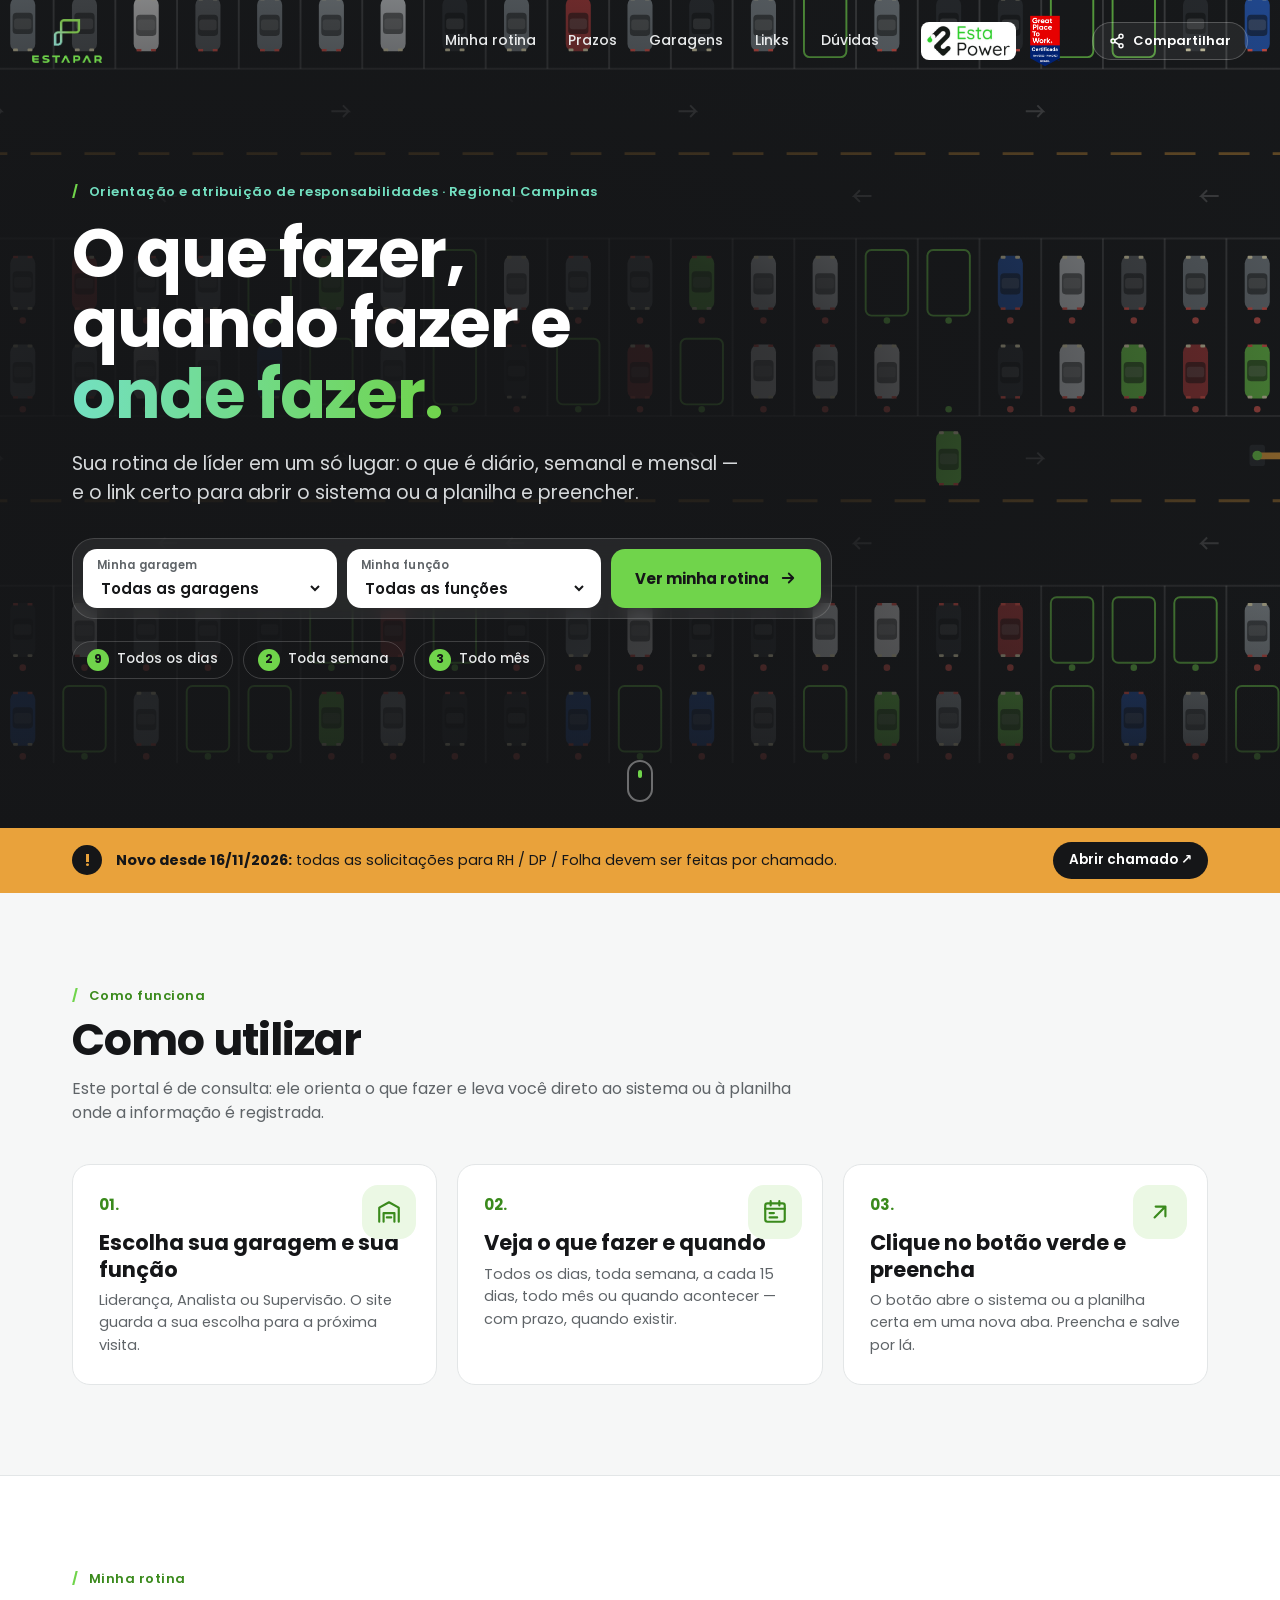
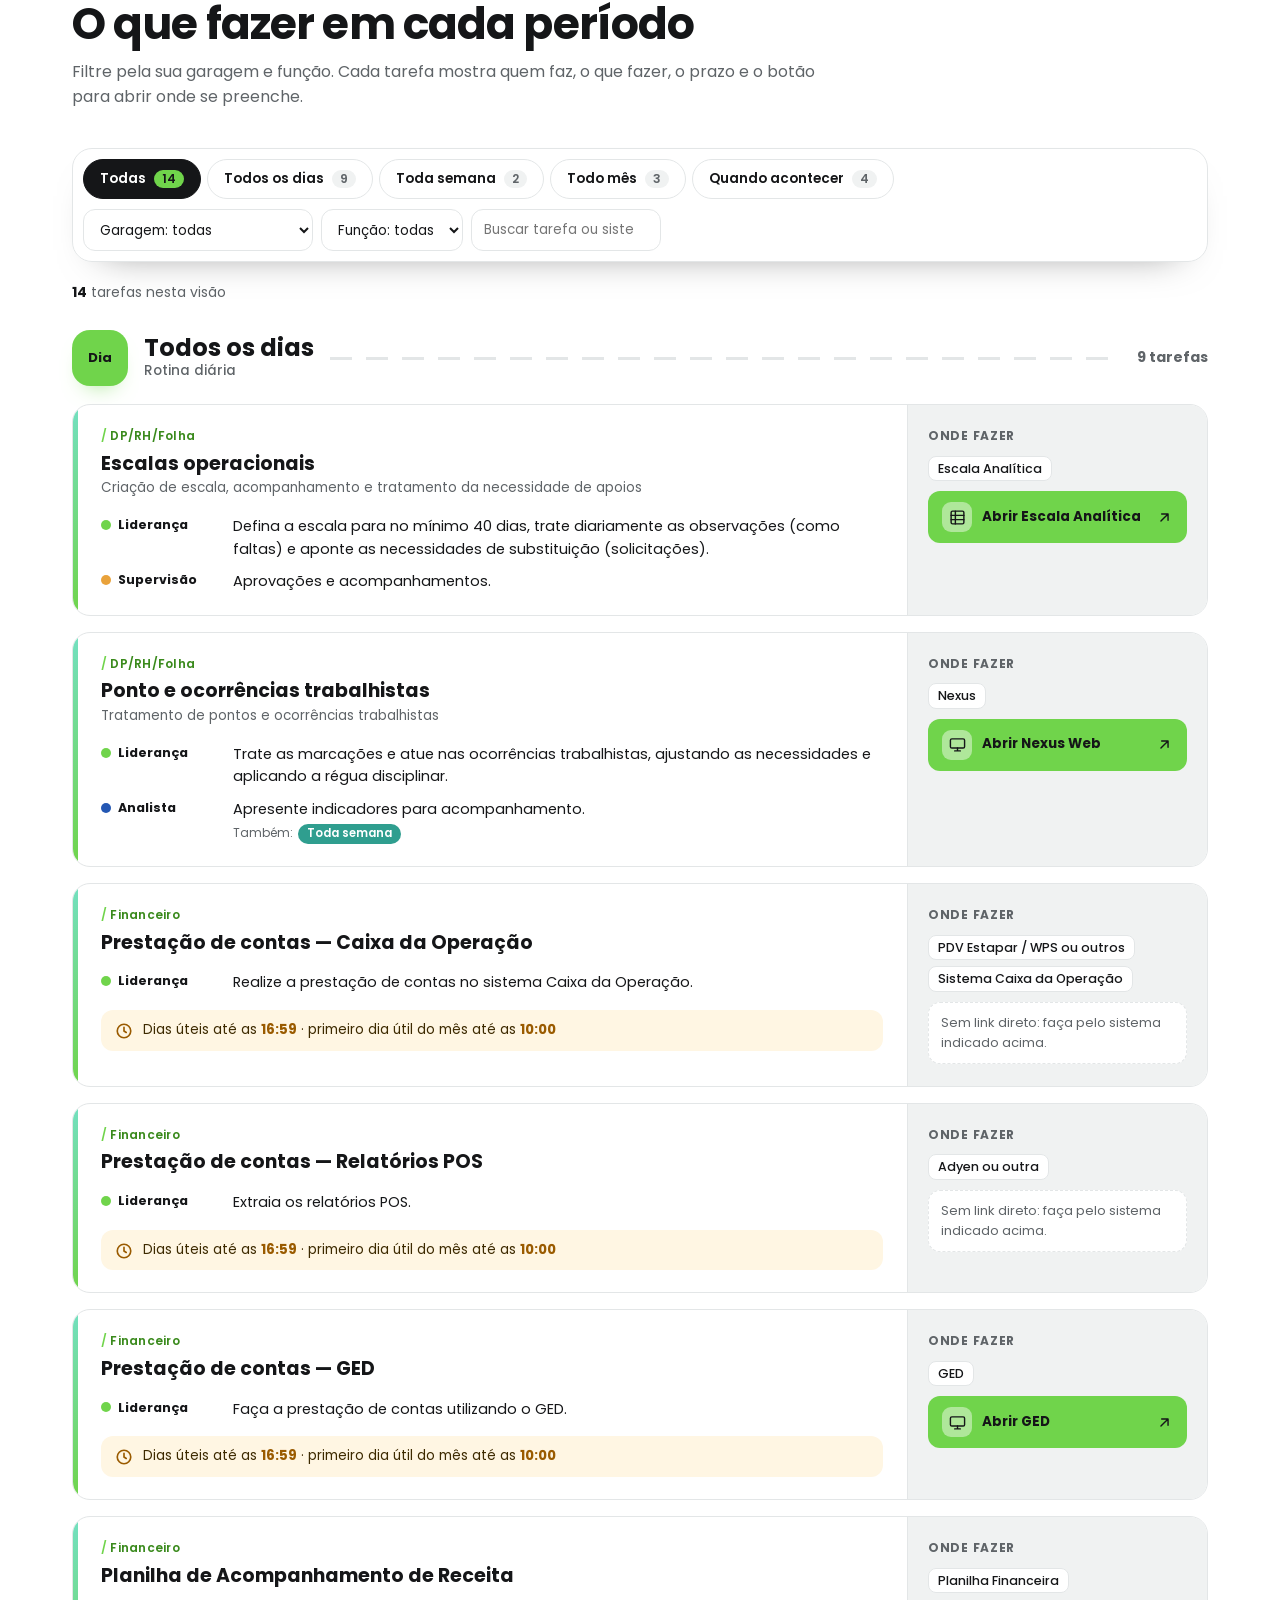
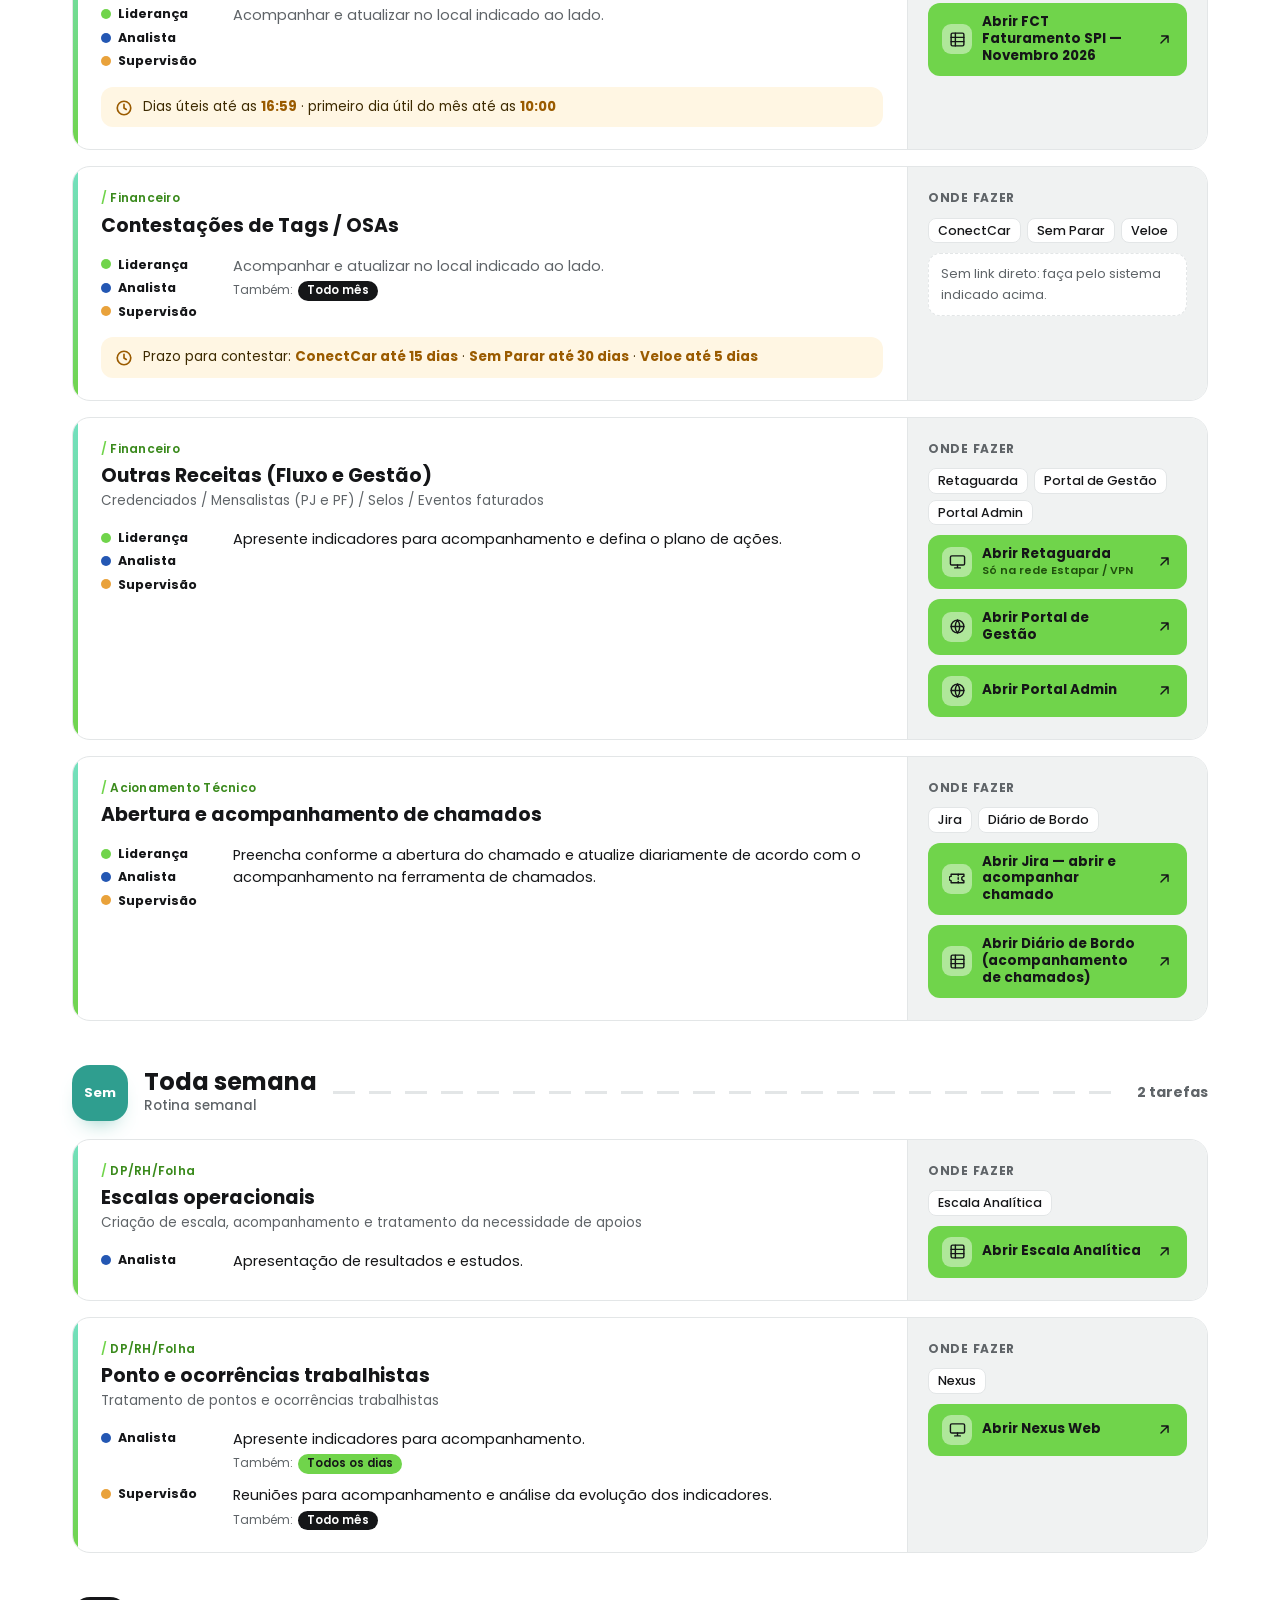
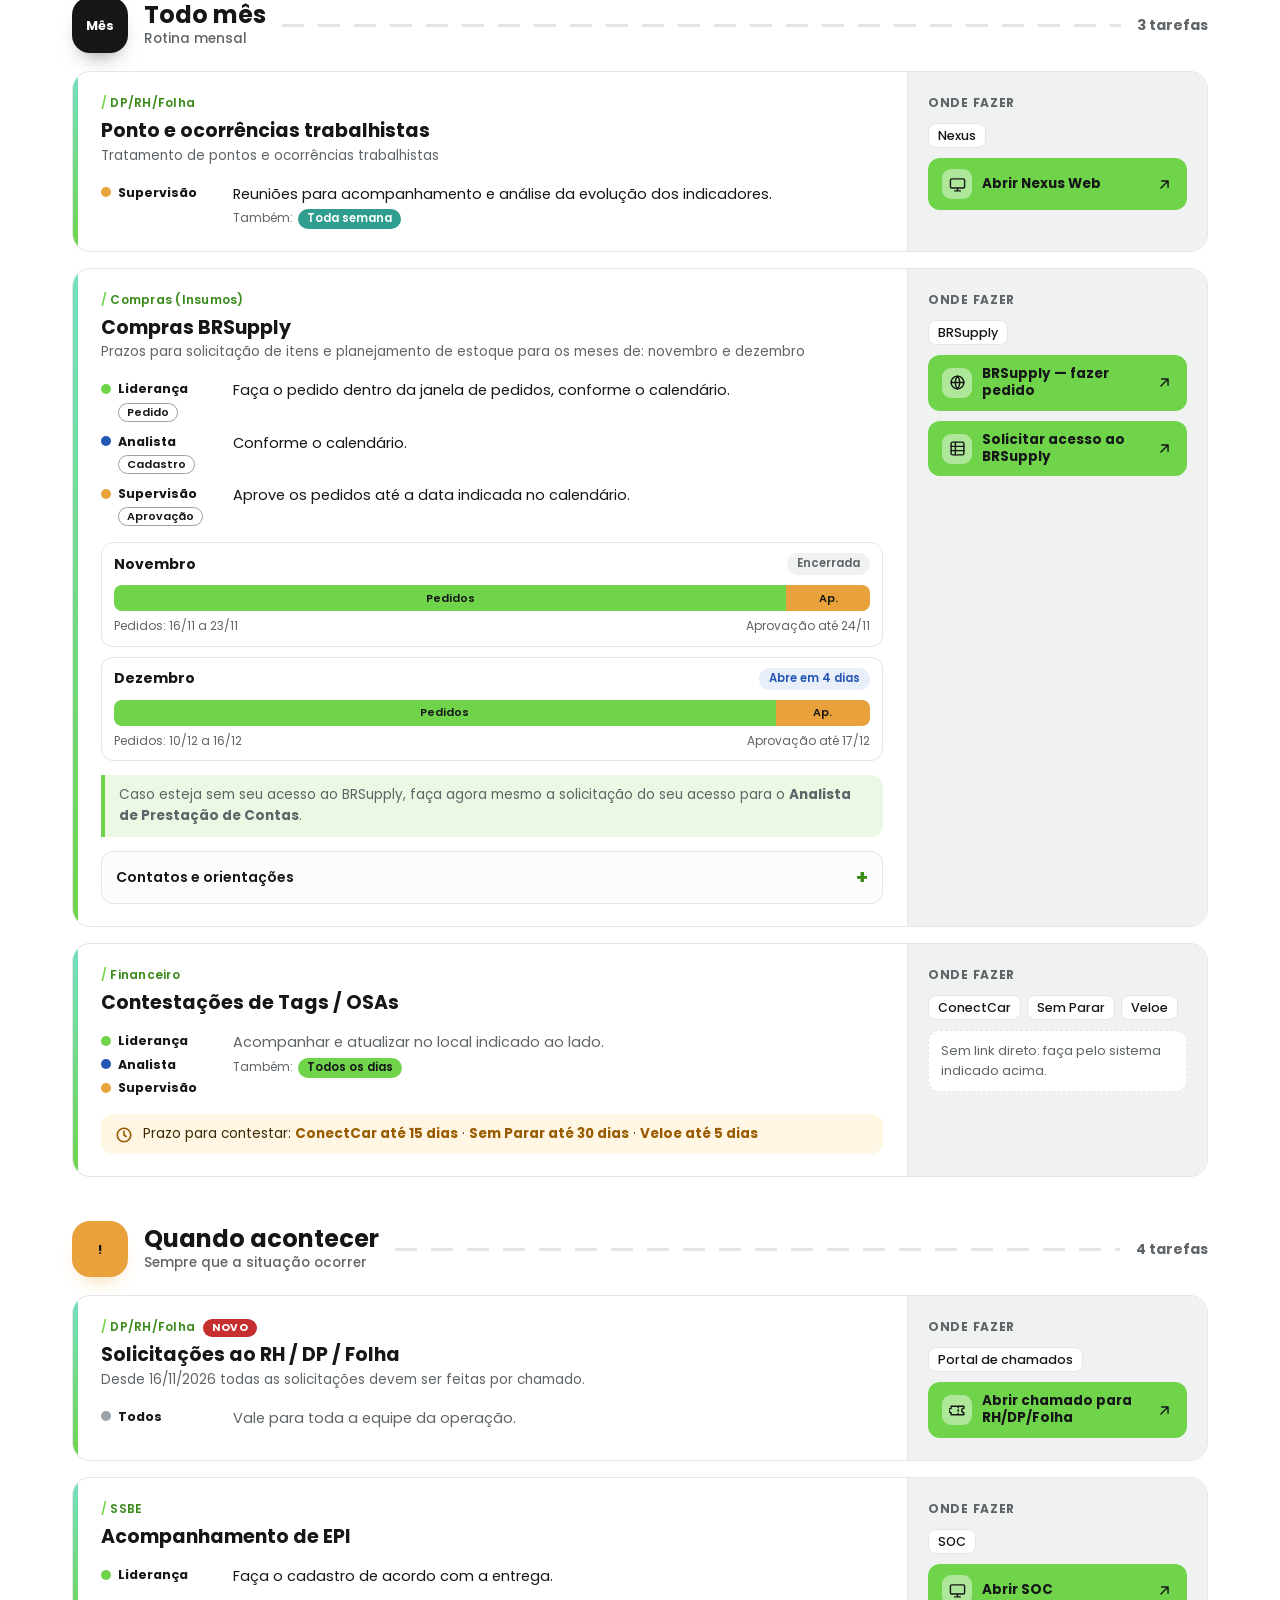
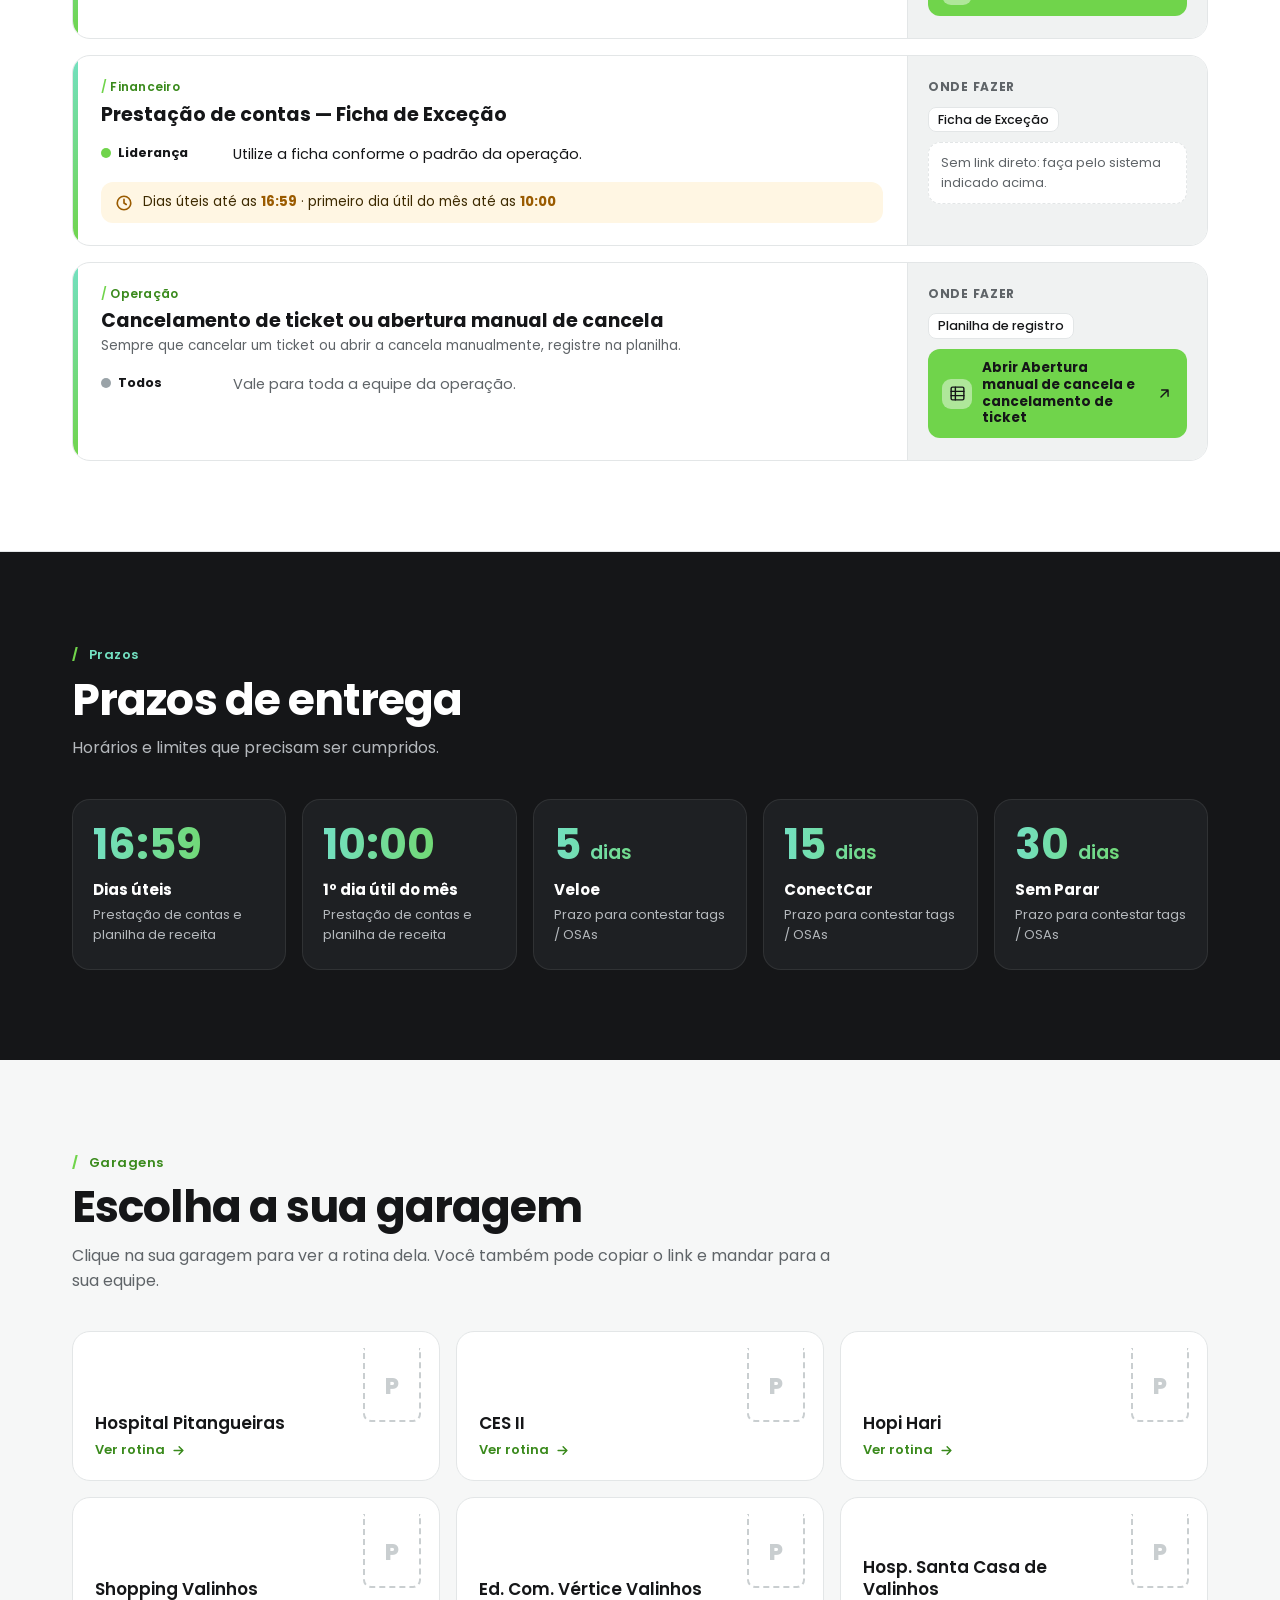
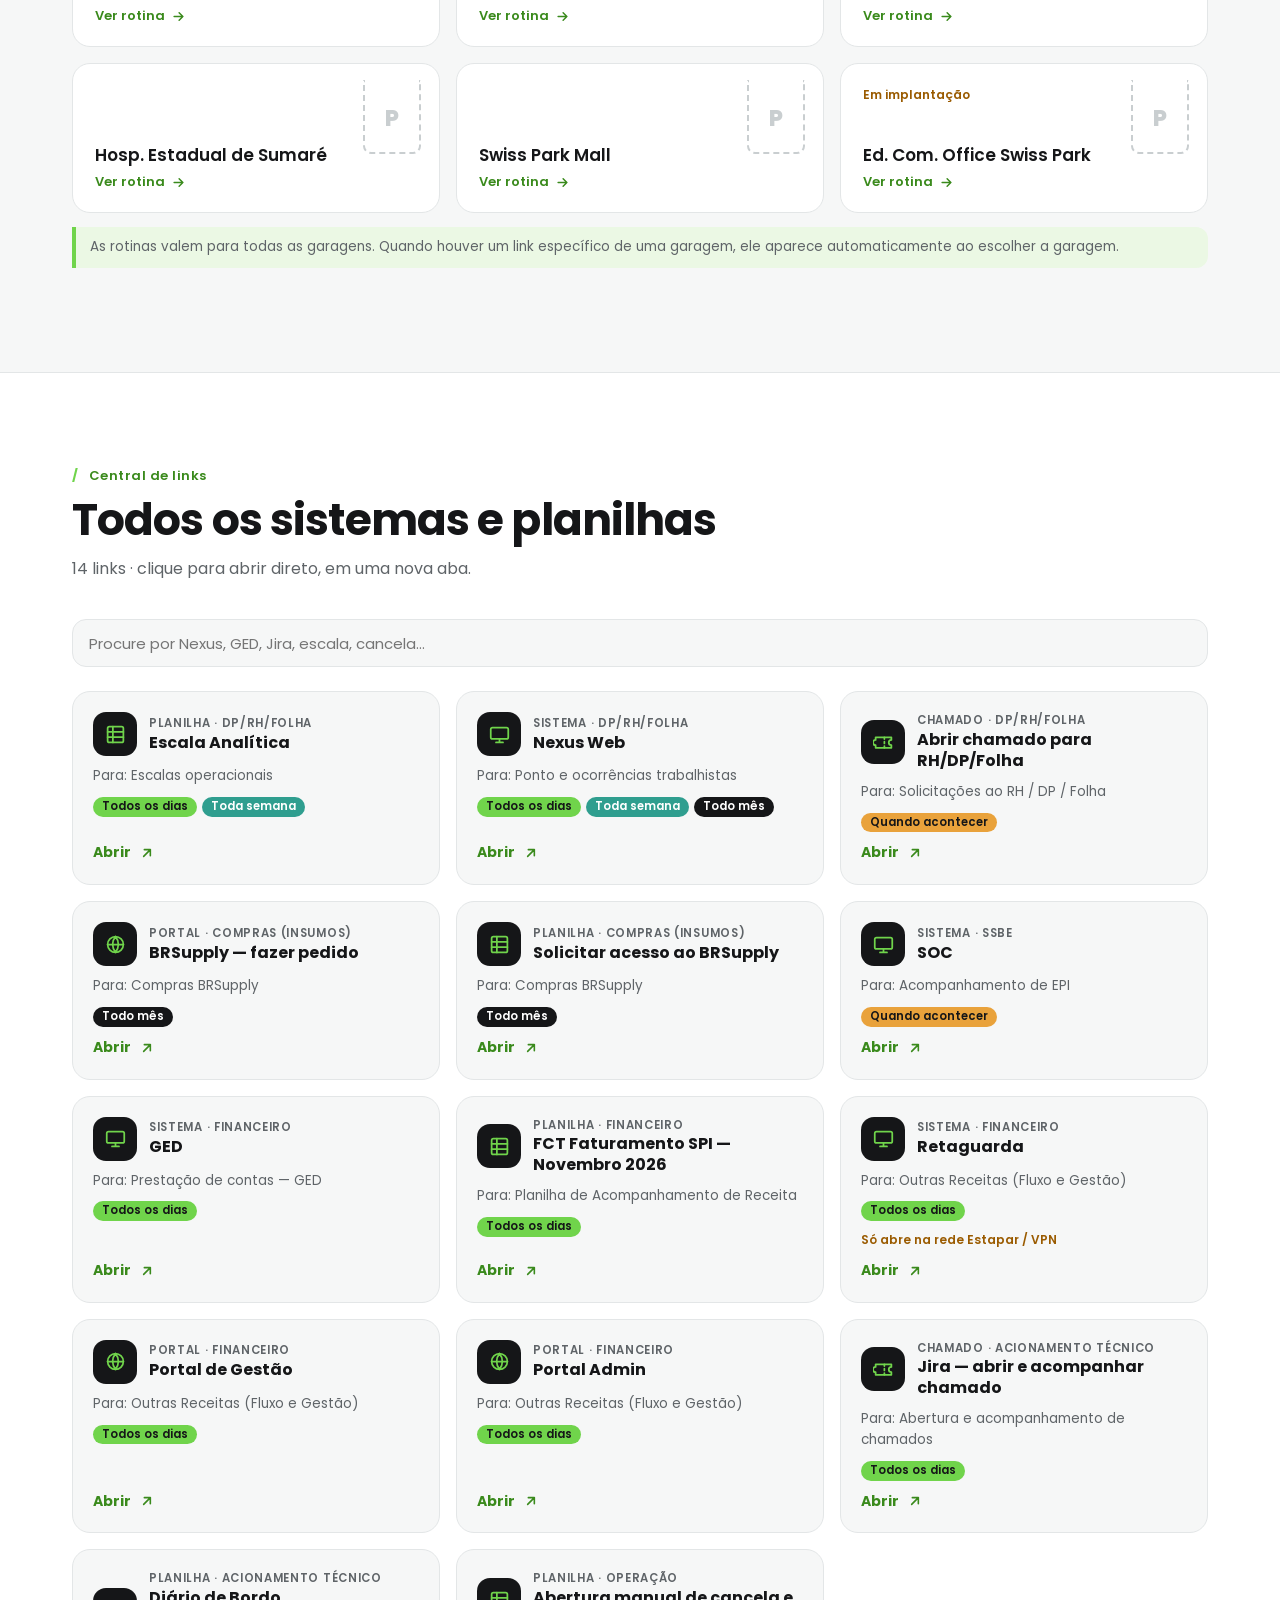
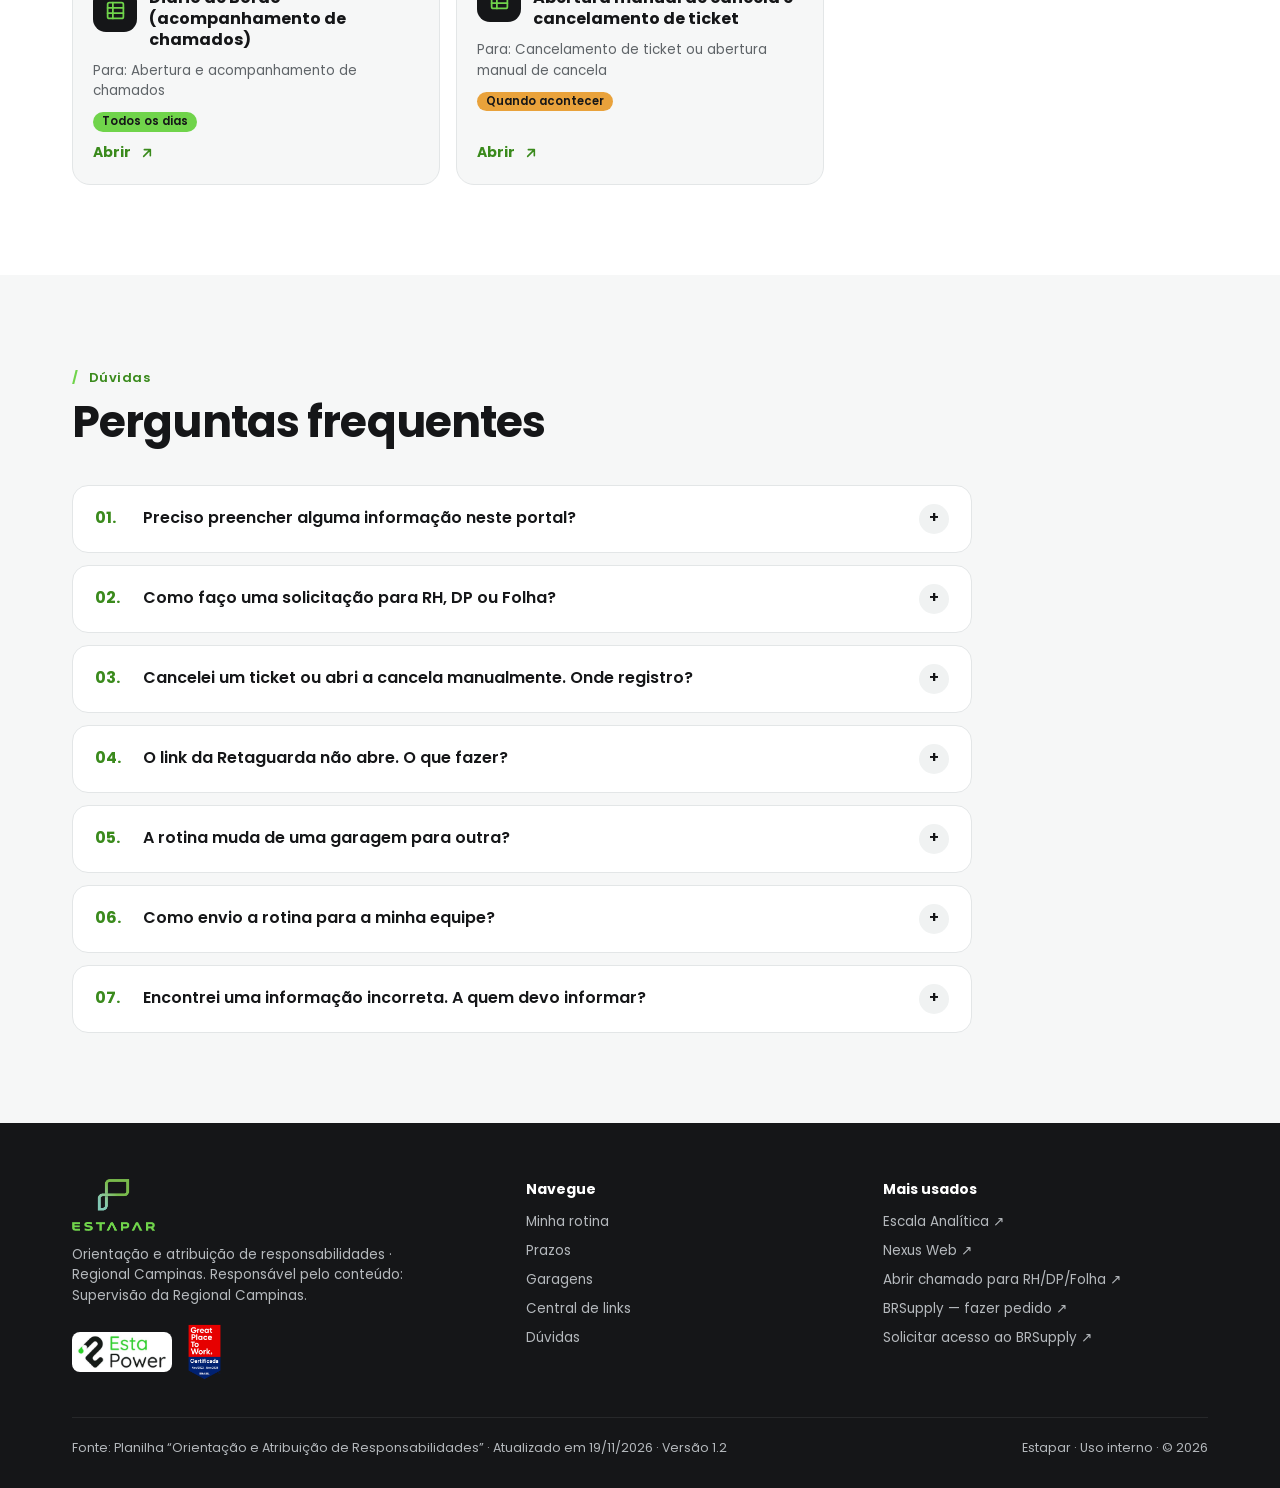
==== commit 659dab85: "Revise meta description and lead paragraph textTextos da página sem a rotina quinzenal Updated the d" ====
--- a/index.html
+++ b/index.html
@@ -5,8 +5,15 @@
 <meta name="viewport" content="width=device-width, initial-scale=1">
 <meta name="robots" content="noindex, nofollow">
 <title>Atribuição de Responsabilidades | Estapar</title>
-<meta name="description" content="O que fazer, quando fazer e onde fazer: rotinas diárias, semanais, quinzenais e mensais dos líderes Estapar, com o link direto para cada sistema e planilha.">
+<meta name="description" content="O que fazer, quando fazer e onde fazer: rotinas diárias, semanais e mensais dos líderes Estapar, com o link direto para cada sistema e planilha.">
 <meta name="theme-color" content="#151618">
+<meta property="og:type" content="website">
+<meta property="og:site_name" content="Estapar">
+<meta property="og:title" content="Atribuição de Responsabilidades | Estapar">
+<meta property="og:description" content="O que fazer, quando fazer e onde fazer: rotinas e acesso direto aos sistemas e planilhas.">
+<meta property="og:url" content="https://estapar-gestao.github.io/atribuicao-responsabilidades/">
+<meta property="og:image" content="https://estapar-gestao.github.io/atribuicao-responsabilidades/assets/img/estapar.png">
+<meta property="og:locale" content="pt_BR">
 <link rel="icon" type="image/png" href="assets/img/estapar.png">
 <link rel="preconnect" href="https://fonts.googleapis.com">
 <link rel="preconnect" href="https://fonts.gstatic.com" crossorigin>
@@ -44,7 +51,7 @@
   <div class="wrap">
     <div class="eyebrow anim-in" id="h-area">Orientação e atribuição de responsabilidades</div>
     <h1 class="anim-in d1">O que fazer, quando fazer e <span class="g">onde fazer.</span></h1>
-    <p class="lead anim-in d2">Sua rotina de líder em um só lugar: o que é diário, semanal, quinzenal e mensal — e o link certo para abrir o sistema ou a planilha e preencher.</p>
+    <p class="lead anim-in d2">Sua rotina de líder em um só lugar: o que é diário, semanal e mensal — e o link certo para abrir o sistema ou a planilha e preencher.</p>
     <form class="rapido anim-in d3" id="rapido">
       <div class="campo"><label for="h-g">Minha garagem</label><select id="h-g"></select></div>
       <div class="campo"><label for="h-r">Minha função</label><select id="h-r"></select></div>
--- a/assets/css/site.css
+++ b/assets/css/site.css
@@ -317,3 +317,24 @@
 @media (prefers-reduced-motion:reduce){*,*::before,*::after{animation-duration:.01ms!important;animation-iteration-count:1!important;transition-duration:.01ms!important}.rv,.anim-in{opacity:1;transform:none}}
 @media print{.nav,.hero,.filtro,.topo,.aviso-faixa{display:none}.rv{opacity:1;transform:none}.tarefa{break-inside:avoid}}
 .resumo .copia{display:inline-flex;align-items:center;gap:6px}
+
+/* ===== Calendário de janelas (BRSupply), notas e contatos ===== */
+.papel .rs .tg{display:inline-block;align-self:flex-start;font-size:11px;font-weight:600;border:1.5px solid var(--c,#9AA3A8);border-radius:999px;padding:0 8px;margin-left:17px;background:#fff}
+.jans{display:grid;gap:10px;margin-top:16px}
+.jn{border:1px solid var(--line);border-radius:12px;padding:10px 12px;background:#fff}
+.jh{display:flex;justify-content:space-between;align-items:center;gap:8px;font-weight:700;font-size:14px;flex-wrap:wrap}
+.jh .st{font-size:11.5px;font-weight:600;border-radius:999px;padding:2px 10px;white-space:nowrap}
+.st.on{background:var(--brand);color:#151618}.st.ap{background:var(--amber);color:#151618}.st.prox{background:#E8EFFB;color:var(--info)}.st.fim{background:var(--chip);color:var(--mute)}
+.jb{position:relative;height:26px;margin-top:10px;border-radius:8px;background:var(--chip);overflow:hidden;display:flex}
+.jb .a{background:var(--brand);color:#151618}.jb .b{background:var(--amber);color:#151618}
+.jb span{overflow:hidden;min-width:0;padding:0;display:grid;place-items:center;font-size:11px;font-weight:600;white-space:nowrap}
+.jb .hoje{position:absolute;top:-2px;bottom:-2px;width:3px;background:var(--dark);border-radius:2px}
+.jd{display:flex;justify-content:space-between;gap:8px;flex-wrap:wrap;font-size:12px;color:var(--mute);margin-top:6px}
+.nota{margin-top:14px;background:var(--soft);border-left:4px solid var(--brand);border-radius:0 12px 12px 0;padding:10px 14px;font-size:13.5px}
+.escl{margin-top:14px;border:1px solid var(--line);border-radius:12px;background:#FBFCFB}
+.escl summary{cursor:pointer;padding:10px 14px;font-weight:600;font-size:14px;list-style:none;display:flex;justify-content:space-between;align-items:center}
+.escl summary::-webkit-details-marker{display:none}
+.escl summary::after{content:"+";font-size:20px;color:var(--ink);font-weight:700}
+.escl[open] summary::after{content:"–"}
+.escl .rich{padding:0 14px 10px;font-size:13.5px}
+.escl .rich p{margin:0 0 8px}.escl .rich a{color:var(--ink);font-weight:600;text-decoration:underline}
